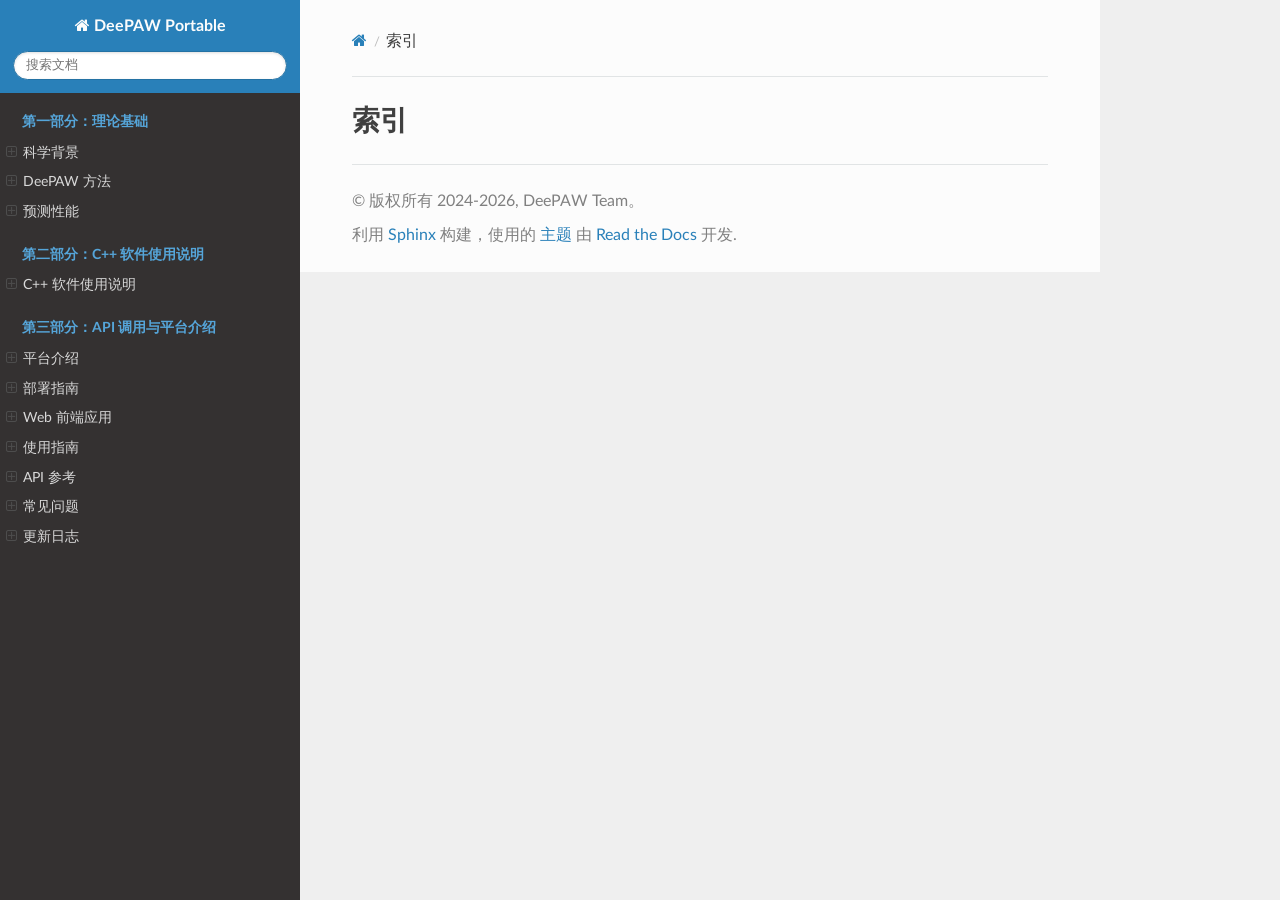
==== docs/genindex.html @ 99a1e905 "Add DeePAW Manual and docs for GitHub Pages" ====
<!DOCTYPE html>
<html class="writer-html5" lang="zh-CN" data-content_root="./">
<head>
  <meta charset="utf-8" />
  <meta name="viewport" content="width=device-width, initial-scale=1.0" />
  <title>索引 &mdash; DeePAW Portable 2.2.0 文档</title>
      <link rel="stylesheet" type="text/css" href="_static/pygments.css?v=b86133f3" />
      <link rel="stylesheet" type="text/css" href="_static/css/theme.css?v=9edc463e" />

  
      <script src="_static/jquery.js?v=5d32c60e"></script>
      <script src="_static/_sphinx_javascript_frameworks_compat.js?v=2cd50e6c"></script>
      <script src="_static/documentation_options.js?v=54a955ad"></script>
      <script src="_static/doctools.js?v=9bcbadda"></script>
      <script src="_static/sphinx_highlight.js?v=dc90522c"></script>
      <script src="_static/translations.js?v=beaddf03"></script>
    <script src="_static/js/theme.js"></script>
    <link rel="index" title="索引" href="#" />
    <link rel="search" title="搜索" href="search.html" /> 
</head>

<body class="wy-body-for-nav"> 
  <div class="wy-grid-for-nav">
    <nav data-toggle="wy-nav-shift" class="wy-nav-side">
      <div class="wy-side-scroll">
        <div class="wy-side-nav-search" >

          
          
          <a href="index.html" class="icon icon-home">
            DeePAW Portable
          </a>
<div role="search">
  <form id="rtd-search-form" class="wy-form" action="search.html" method="get">
    <input type="text" name="q" placeholder="搜索文档" aria-label="搜索文档" />
    <input type="hidden" name="check_keywords" value="yes" />
    <input type="hidden" name="area" value="default" />
  </form>
</div>
        </div><div class="wy-menu wy-menu-vertical" data-spy="affix" role="navigation" aria-label="导航菜单">
              <p class="caption" role="heading"><span class="caption-text">第一部分：理论基础</span></p>
<ul>
<li class="toctree-l1"><a class="reference internal" href="theory/background.html">科学背景</a><ul>
<li class="toctree-l2"><a class="reference internal" href="theory/background.html#id2">电荷密度与密度泛函理论</a></li>
<li class="toctree-l2"><a class="reference internal" href="theory/background.html#id3">无轨道密度泛函理论</a></li>
<li class="toctree-l2"><a class="reference internal" href="theory/background.html#e-3">E(3) 等变性</a></li>
<li class="toctree-l2"><a class="reference internal" href="theory/background.html#id4">消息传递神经网络</a></li>
</ul>
</li>
<li class="toctree-l1"><a class="reference internal" href="theory/method.html">DeePAW 方法</a><ul>
<li class="toctree-l2"><a class="reference internal" href="theory/method.html#id1">方法概述</a></li>
<li class="toctree-l2"><a class="reference internal" href="theory/method.html#id2">双图消息传递架构</a></li>
<li class="toctree-l2"><a class="reference internal" href="theory/method.html#id3">电荷密度网格构建</a></li>
<li class="toctree-l2"><a class="reference internal" href="theory/method.html#id4">训练策略</a></li>
</ul>
</li>
<li class="toctree-l1"><a class="reference internal" href="theory/performance.html">预测性能</a><ul>
<li class="toctree-l2"><a class="reference internal" href="theory/performance.html#id2">训练数据</a></li>
<li class="toctree-l2"><a class="reference internal" href="theory/performance.html#id3">电子密度预测精度</a></li>
<li class="toctree-l2"><a class="reference internal" href="theory/performance.html#id4">形成能预测</a></li>
<li class="toctree-l2"><a class="reference internal" href="theory/performance.html#id5">泛化能力</a></li>
<li class="toctree-l2"><a class="reference internal" href="theory/performance.html#id6">适用材料类型</a></li>
<li class="toctree-l2"><a class="reference internal" href="theory/performance.html#id7">已知局限</a></li>
</ul>
</li>
</ul>
<p class="caption" role="heading"><span class="caption-text">第二部分：C++ 软件使用说明</span></p>
<ul>
<li class="toctree-l1"><a class="reference internal" href="cpp/placeholder.html">C++ 软件使用说明</a><ul>
<li class="toctree-l2"><a class="reference internal" href="cpp/placeholder.html#id1">使用流程</a><ul>
<li class="toctree-l3"><a class="reference internal" href="cpp/placeholder.html#id2">步骤 1: 启动 C++ 推理引擎</a></li>
<li class="toctree-l3"><a class="reference internal" href="cpp/placeholder.html#id3">步骤 2: 执行预测任务</a></li>
</ul>
</li>
</ul>
</li>
</ul>
<p class="caption" role="heading"><span class="caption-text">第三部分：API 调用与平台介绍</span></p>
<ul>
<li class="toctree-l1"><a class="reference internal" href="platform/overview.html">平台介绍</a><ul>
<li class="toctree-l2"><a class="reference internal" href="platform/overview.html#id2">核心功能</a></li>
<li class="toctree-l2"><a class="reference internal" href="platform/overview.html#id3">技术栈</a></li>
<li class="toctree-l2"><a class="reference internal" href="platform/overview.html#id4">系统架构</a><ul>
<li class="toctree-l3"><a class="reference internal" href="platform/overview.html#gpu">GPU 任务调度</a></li>
</ul>
</li>
<li class="toctree-l2"><a class="reference internal" href="platform/overview.html#id5">系统要求</a><ul>
<li class="toctree-l3"><a class="reference internal" href="platform/overview.html#id6">服务器端</a></li>
<li class="toctree-l3"><a class="reference internal" href="platform/overview.html#id7">客户端</a></li>
</ul>
</li>
</ul>
</li>
<li class="toctree-l1"><a class="reference internal" href="platform/deployment.html">部署指南</a><ul>
<li class="toctree-l2"><a class="reference internal" href="platform/deployment.html#id2">环境准备</a><ul>
<li class="toctree-l3"><a class="reference internal" href="platform/deployment.html#id3">依赖安装</a></li>
<li class="toctree-l3"><a class="reference internal" href="platform/deployment.html#id4">必要文件</a></li>
</ul>
</li>
<li class="toctree-l2"><a class="reference internal" href="platform/deployment.html#id5">环境变量</a></li>
<li class="toctree-l2"><a class="reference internal" href="platform/deployment.html#id6">快速启动（生产环境）</a></li>
<li class="toctree-l2"><a class="reference internal" href="platform/deployment.html#id7">手动启动（开发环境）</a><ul>
<li class="toctree-l3"><a class="reference internal" href="platform/deployment.html#id8">前端生产构建</a></li>
</ul>
</li>
<li class="toctree-l2"><a class="reference internal" href="platform/deployment.html#id9">远程访问</a></li>
<li class="toctree-l2"><a class="reference internal" href="platform/deployment.html#id10">验证部署</a></li>
</ul>
</li>
<li class="toctree-l1"><a class="reference internal" href="platform/web_frontend.html">Web 前端应用</a><ul>
<li class="toctree-l2"><a class="reference internal" href="platform/web_frontend.html#id1">登录与注册</a></li>
<li class="toctree-l2"><a class="reference internal" href="platform/web_frontend.html#id2">主界面布局</a></li>
<li class="toctree-l2"><a class="reference internal" href="platform/web_frontend.html#predictions">预测工作台 (Predictions)</a><ul>
<li class="toctree-l3"><a class="reference internal" href="platform/web_frontend.html#gpu">左栏: GPU 集群状态</a></li>
<li class="toctree-l3"><a class="reference internal" href="platform/web_frontend.html#id3">中栏: 预测任务配置</a></li>
<li class="toctree-l3"><a class="reference internal" href="platform/web_frontend.html#id4">右栏: 可视化</a></li>
</ul>
</li>
<li class="toctree-l2"><a class="reference internal" href="platform/web_frontend.html#my-files">文件管理 (My Files)</a></li>
<li class="toctree-l2"><a class="reference internal" href="platform/web_frontend.html#id5">性能建议</a></li>
</ul>
</li>
<li class="toctree-l1"><a class="reference internal" href="platform/usage.html">使用指南</a><ul>
<li class="toctree-l2"><a class="reference internal" href="platform/usage.html#id2">认证</a><ul>
<li class="toctree-l3"><a class="reference internal" href="platform/usage.html#id3">注册账户</a></li>
<li class="toctree-l3"><a class="reference internal" href="platform/usage.html#token">登录获取 Token</a></li>
</ul>
</li>
<li class="toctree-l2"><a class="reference internal" href="platform/usage.html#id4">完整工作流</a><ul>
<li class="toctree-l3"><a class="reference internal" href="platform/usage.html#id5">步骤 1：上传结构文件</a></li>
<li class="toctree-l3"><a class="reference internal" href="platform/usage.html#id6">步骤 2：提交批量预测</a></li>
<li class="toctree-l3"><a class="reference internal" href="platform/usage.html#id7">步骤 3：查询进度</a></li>
<li class="toctree-l3"><a class="reference internal" href="platform/usage.html#id8">步骤 4：下载结果</a></li>
</ul>
</li>
<li class="toctree-l2"><a class="reference internal" href="platform/usage.html#python">Python 客户端</a></li>
<li class="toctree-l2"><a class="reference internal" href="platform/usage.html#id9">可视化结果</a></li>
</ul>
</li>
<li class="toctree-l1"><a class="reference internal" href="platform/api_reference.html">API 参考</a><ul>
<li class="toctree-l2"><a class="reference internal" href="platform/api_reference.html#id1">认证相关</a><ul>
<li class="toctree-l3"><a class="reference internal" href="platform/api_reference.html#post-api-auth-register-with-code">POST /api/auth/register-with-code</a></li>
<li class="toctree-l3"><a class="reference internal" href="platform/api_reference.html#post-api-auth-login">POST /api/auth/login</a></li>
<li class="toctree-l3"><a class="reference internal" href="platform/api_reference.html#post-api-auth-send-reset-code">POST /api/auth/send-reset-code</a></li>
<li class="toctree-l3"><a class="reference internal" href="platform/api_reference.html#post-api-auth-reset-password">POST /api/auth/reset-password</a></li>
</ul>
</li>
<li class="toctree-l2"><a class="reference internal" href="platform/api_reference.html#id2">文件上传</a><ul>
<li class="toctree-l3"><a class="reference internal" href="platform/api_reference.html#post-api-files-upload-structures">POST /api/files/upload-structures</a></li>
</ul>
</li>
<li class="toctree-l2"><a class="reference internal" href="platform/api_reference.html#id3">预测相关</a><ul>
<li class="toctree-l3"><a class="reference internal" href="platform/api_reference.html#post-api-predictions-batch">POST /api/predictions/batch</a></li>
<li class="toctree-l3"><a class="reference internal" href="platform/api_reference.html#get-api-predictions-batch-batch-id">GET /api/predictions/batch/{batch_id}</a></li>
<li class="toctree-l3"><a class="reference internal" href="platform/api_reference.html#get-api-predictions-result-task-id">GET /api/predictions/result/{task_id}</a></li>
<li class="toctree-l3"><a class="reference internal" href="platform/api_reference.html#get-api-predictions-slice-task-id">GET /api/predictions/slice/{task_id}</a></li>
</ul>
</li>
<li class="toctree-l2"><a class="reference internal" href="platform/api_reference.html#id4">用户管理</a></li>
<li class="toctree-l2"><a class="reference internal" href="platform/api_reference.html#id5">系统相关</a><ul>
<li class="toctree-l3"><a class="reference internal" href="platform/api_reference.html#get-api-tasks-system-status">GET /api/tasks/system/status</a></li>
</ul>
</li>
<li class="toctree-l2"><a class="reference internal" href="platform/api_reference.html#http">HTTP 状态码</a></li>
</ul>
</li>
<li class="toctree-l1"><a class="reference internal" href="platform/faq.html">常见问题</a><ul>
<li class="toctree-l2"><a class="reference internal" href="platform/faq.html#token">Token 过期怎么办？</a></li>
<li class="toctree-l2"><a class="reference internal" href="platform/faq.html#nx-ny-nz">如何选择网格尺寸 nx/ny/nz？</a></li>
<li class="toctree-l2"><a class="reference internal" href="platform/faq.html#id2">上传文件时 nx/ny/nz 必须填吗？</a></li>
<li class="toctree-l2"><a class="reference internal" href="platform/faq.html#id3">预测失败怎么排查？</a></li>
<li class="toctree-l2"><a class="reference internal" href="platform/faq.html#id4">支持分子结构吗？</a></li>
<li class="toctree-l2"><a class="reference internal" href="platform/faq.html#chgcar">CHGCAR 文件如何可视化？</a></li>
<li class="toctree-l2"><a class="reference internal" href="platform/faq.html#gpu">GPU 显存不足怎么办？</a></li>
<li class="toctree-l2"><a class="reference internal" href="platform/faq.html#id5">两种上传方式有什么区别？</a></li>
</ul>
</li>
<li class="toctree-l1"><a class="reference internal" href="platform/changelog.html">更新日志</a><ul>
<li class="toctree-l2"><a class="reference internal" href="platform/changelog.html#v2-2-0-2026-03-19">v2.2.0 (2026-03-19)</a><ul>
<li class="toctree-l3"><a class="reference internal" href="platform/changelog.html#bug">Bug 修复</a></li>
<li class="toctree-l3"><a class="reference internal" href="platform/changelog.html#id2">改进</a></li>
<li class="toctree-l3"><a class="reference internal" href="platform/changelog.html#id3">新增功能</a></li>
</ul>
</li>
<li class="toctree-l2"><a class="reference internal" href="platform/changelog.html#v2-1-0-2026-03-10">v2.1.0 (2026-03-10)</a></li>
<li class="toctree-l2"><a class="reference internal" href="platform/changelog.html#v2-0-0-2026-03-07">v2.0.0 (2026-03-07)</a></li>
</ul>
</li>
</ul>

        </div>
      </div>
    </nav>

    <section data-toggle="wy-nav-shift" class="wy-nav-content-wrap"><nav class="wy-nav-top" aria-label="移动版导航菜单" >
          <i data-toggle="wy-nav-top" class="fa fa-bars"></i>
          <a href="index.html">DeePAW Portable</a>
      </nav>

      <div class="wy-nav-content">
        <div class="rst-content">
          <div role="navigation" aria-label="页面导航">
  <ul class="wy-breadcrumbs">
      <li><a href="index.html" class="icon icon-home" aria-label="Home"></a></li>
      <li class="breadcrumb-item active">索引</li>
      <li class="wy-breadcrumbs-aside">
      </li>
  </ul>
  <hr/>
</div>
          <div role="main" class="document" itemscope="itemscope" itemtype="http://schema.org/Article">
           <div itemprop="articleBody">
             

<h1 id="index">索引</h1>

<div class="genindex-jumpbox">
 
</div>


           </div>
          </div>
          <footer>

  <hr/>

  <div role="contentinfo">
    <p>&#169; 版权所有 2024-2026, DeePAW Team。</p>
  </div>

  利用 <a href="https://www.sphinx-doc.org/">Sphinx</a> 构建，使用的 
    <a href="https://github.com/readthedocs/sphinx_rtd_theme">主题</a>
    由 <a href="https://readthedocs.org">Read the Docs</a> 开发.
   

</footer>
        </div>
      </div>
    </section>
  </div>
  <script>
      jQuery(function () {
          SphinxRtdTheme.Navigation.enable(true);
      });
  </script> 

</body>
</html>
---- docs/_static/pygments.css ----
pre { line-height: 125%; }
td.linenos .normal { color: inherit; background-color: transparent; padding-left: 5px; padding-right: 5px; }
span.linenos { color: inherit; background-color: transparent; padding-left: 5px; padding-right: 5px; }
td.linenos .special { color: #000000; background-color: #ffffc0; padding-left: 5px; padding-right: 5px; }
span.linenos.special { color: #000000; background-color: #ffffc0; padding-left: 5px; padding-right: 5px; }
.highlight .hll { background-color: #ffffcc }
.highlight { background: #f8f8f8; }
.highlight .c { color: #3D7B7B; font-style: italic } /* Comment */
.highlight .err { border: 1px solid #F00 } /* Error */
.highlight .k { color: #008000; font-weight: bold } /* Keyword */
.highlight .o { color: #666 } /* Operator */
.highlight .ch { color: #3D7B7B; font-style: italic } /* Comment.Hashbang */
.highlight .cm { color: #3D7B7B; font-style: italic } /* Comment.Multiline */
.highlight .cp { color: #9C6500 } /* Comment.Preproc */
.highlight .cpf { color: #3D7B7B; font-style: italic } /* Comment.PreprocFile */
.highlight .c1 { color: #3D7B7B; font-style: italic } /* Comment.Single */
.highlight .cs { color: #3D7B7B; font-style: italic } /* Comment.Special */
.highlight .gd { color: #A00000 } /* Generic.Deleted */
.highlight .ge { font-style: italic } /* Generic.Emph */
.highlight .ges { font-weight: bold; font-style: italic } /* Generic.EmphStrong */
.highlight .gr { color: #E40000 } /* Generic.Error */
.highlight .gh { color: #000080; font-weight: bold } /* Generic.Heading */
.highlight .gi { color: #008400 } /* Generic.Inserted */
.highlight .go { color: #717171 } /* Generic.Output */
.highlight .gp { color: #000080; font-weight: bold } /* Generic.Prompt */
.highlight .gs { font-weight: bold } /* Generic.Strong */
.highlight .gu { color: #800080; font-weight: bold } /* Generic.Subheading */
.highlight .gt { color: #04D } /* Generic.Traceback */
.highlight .kc { color: #008000; font-weight: bold } /* Keyword.Constant */
.highlight .kd { color: #008000; font-weight: bold } /* Keyword.Declaration */
.highlight .kn { color: #008000; font-weight: bold } /* Keyword.Namespace */
.highlight .kp { color: #008000 } /* Keyword.Pseudo */
.highlight .kr { color: #008000; font-weight: bold } /* Keyword.Reserved */
.highlight .kt { color: #B00040 } /* Keyword.Type */
.highlight .m { color: #666 } /* Literal.Number */
.highlight .s { color: #BA2121 } /* Literal.String */
.highlight .na { color: #687822 } /* Name.Attribute */
.highlight .nb { color: #008000 } /* Name.Builtin */
.highlight .nc { color: #00F; font-weight: bold } /* Name.Class */
.highlight .no { color: #800 } /* Name.Constant */
.highlight .nd { color: #A2F } /* Name.Decorator */
.highlight .ni { color: #717171; font-weight: bold } /* Name.Entity */
.highlight .ne { color: #CB3F38; font-weight: bold } /* Name.Exception */
.highlight .nf { color: #00F } /* Name.Function */
.highlight .nl { color: #767600 } /* Name.Label */
.highlight .nn { color: #00F; font-weight: bold } /* Name.Namespace */
.highlight .nt { color: #008000; font-weight: bold } /* Name.Tag */
.highlight .nv { color: #19177C } /* Name.Variable */
.highlight .ow { color: #A2F; font-weight: bold } /* Operator.Word */
.highlight .w { color: #BBB } /* Text.Whitespace */
.highlight .mb { color: #666 } /* Literal.Number.Bin */
.highlight .mf { color: #666 } /* Literal.Number.Float */
.highlight .mh { color: #666 } /* Literal.Number.Hex */
.highlight .mi { color: #666 } /* Literal.Number.Integer */
.highlight .mo { color: #666 } /* Literal.Number.Oct */
.highlight .sa { color: #BA2121 } /* Literal.String.Affix */
.highlight .sb { color: #BA2121 } /* Literal.String.Backtick */
.highlight .sc { color: #BA2121 } /* Literal.String.Char */
.highlight .dl { color: #BA2121 } /* Literal.String.Delimiter */
.highlight .sd { color: #BA2121; font-style: italic } /* Literal.String.Doc */
.highlight .s2 { color: #BA2121 } /* Literal.String.Double */
.highlight .se { color: #AA5D1F; font-weight: bold } /* Literal.String.Escape */
.highlight .sh { color: #BA2121 } /* Literal.String.Heredoc */
.highlight .si { color: #A45A77; font-weight: bold } /* Literal.String.Interpol */
.highlight .sx { color: #008000 } /* Literal.String.Other */
.highlight .sr { color: #A45A77 } /* Literal.String.Regex */
.highlight .s1 { color: #BA2121 } /* Literal.String.Single */
.highlight .ss { color: #19177C } /* Literal.String.Symbol */
.highlight .bp { color: #008000 } /* Name.Builtin.Pseudo */
.highlight .fm { color: #00F } /* Name.Function.Magic */
.highlight .vc { color: #19177C } /* Name.Variable.Class */
.highlight .vg { color: #19177C } /* Name.Variable.Global */
.highlight .vi { color: #19177C } /* Name.Variable.Instance */
.highlight .vm { color: #19177C } /* Name.Variable.Magic */
.highlight .il { color: #666 } /* Literal.Number.Integer.Long */
---- docs/_static/css/theme.css ----
html{box-sizing:border-box}*,:after,:before{box-sizing:inherit}article,aside,details,figcaption,figure,footer,header,hgroup,nav,section{display:block}audio,canvas,video{display:inline-block;*display:inline;*zoom:1}[hidden],audio:not([controls]){display:none}*{-webkit-box-sizing:border-box;-moz-box-sizing:border-box;box-sizing:border-box}html{font-size:100%;-webkit-text-size-adjust:100%;-ms-text-size-adjust:100%}body{margin:0}a:active,a:hover{outline:0}abbr[title]{border-bottom:1px dotted}b,strong{font-weight:700}blockquote{margin:0}dfn{font-style:italic}ins{background:#ff9;text-decoration:none}ins,mark{color:#000}mark{background:#ff0;font-style:italic;font-weight:700}.rst-content code,.rst-content tt,code,kbd,pre,samp{font-family:monospace,serif;_font-family:courier new,monospace;font-size:1em}pre{white-space:pre}q{quotes:none}q:after,q:before{content:"";content:none}small{font-size:85%}sub,sup{font-size:75%;line-height:0;position:relative;vertical-align:baseline}sup{top:-.5em}sub{bottom:-.25em}dl,ol,ul{margin:0;padding:0;list-style:none;list-style-image:none}li{list-style:none}dd{margin:0}img{border:0;-ms-interpolation-mode:bicubic;vertical-align:middle;max-width:100%}svg:not(:root){overflow:hidden}figure,form{margin:0}label{cursor:pointer}button,input,select,textarea{font-size:100%;margin:0;vertical-align:baseline;*vertical-align:middle}button,input{line-height:normal}button,input[type=button],input[type=reset],input[type=submit]{cursor:pointer;-webkit-appearance:button;*overflow:visible}button[disabled],input[disabled]{cursor:default}input[type=search]{-webkit-appearance:textfield;-moz-box-sizing:content-box;-webkit-box-sizing:content-box;box-sizing:content-box}textarea{resize:vertical}table{border-collapse:collapse;border-spacing:0}td{vertical-align:top}.chromeframe{margin:.2em 0;background:#ccc;color:#000;padding:.2em 0}.ir{display:block;border:0;text-indent:-999em;overflow:hidden;background-color:transparent;background-repeat:no-repeat;text-align:left;direction:ltr;*line-height:0}.ir br{display:none}.hidden{display:none!important;visibility:hidden}.visuallyhidden{border:0;clip:rect(0 0 0 0);height:1px;margin:-1px;overflow:hidden;padding:0;position:absolute;width:1px}.visuallyhidden.focusable:active,.visuallyhidden.focusable:focus{clip:auto;height:auto;margin:0;overflow:visible;position:static;width:auto}.invisible{visibility:hidden}.relative{position:relative}big,small{font-size:100%}@media print{body,html,section{background:none!important}*{box-shadow:none!important;text-shadow:none!important;filter:none!important;-ms-filter:none!important}a,a:visited{text-decoration:underline}.ir a:after,a[href^="#"]:after,a[href^="javascript:"]:after{content:""}blockquote,pre{page-break-inside:avoid}thead{display:table-header-group}img,tr{page-break-inside:avoid}img{max-width:100%!important}@page{margin:.5cm}.rst-content .toctree-wrapper>p.caption,h2,h3,p{orphans:3;widows:3}.rst-content .toctree-wrapper>p.caption,h2,h3{page-break-after:avoid}}.btn,.fa:before,.icon:before,.rst-content .admonition,.rst-content .admonition-title:before,.rst-content .admonition-todo,.rst-content .attention,.rst-content .caution,.rst-content .code-block-caption .headerlink:before,.rst-content .danger,.rst-content .eqno .headerlink:before,.rst-content .error,.rst-content .hint,.rst-content .important,.rst-content .note,.rst-content .seealso,.rst-content .tip,.rst-content .warning,.rst-content code.download span:first-child:before,.rst-content dl dt .headerlink:before,.rst-content h1 .headerlink:before,.rst-content h2 .headerlink:before,.rst-content h3 .headerlink:before,.rst-content h4 .headerlink:before,.rst-content h5 .headerlink:before,.rst-content h6 .headerlink:before,.rst-content p.caption .headerlink:before,.rst-content p .headerlink:before,.rst-content table>caption .headerlink:before,.rst-content tt.download span:first-child:before,.wy-alert,.wy-dropdown .caret:before,.wy-inline-validate.wy-inline-validate-danger .wy-input-context:before,.wy-inline-validate.wy-inline-validate-info .wy-input-context:before,.wy-inline-validate.wy-inline-validate-success .wy-input-context:before,.wy-inline-validate.wy-inline-validate-warning .wy-input-context:before,.wy-menu-vertical li.current>a button.toctree-expand:before,.wy-menu-vertical li.on a button.toctree-expand:before,.wy-menu-vertical li button.toctree-expand:before,input[type=color],input[type=date],input[type=datetime-local],input[type=datetime],input[type=email],input[type=month],input[type=number],input[type=password],input[type=search],input[type=tel],input[type=text],input[type=time],input[type=url],input[type=week],select,textarea{-webkit-font-smoothing:antialiased}.clearfix{*zoom:1}.clearfix:after,.clearfix:before{display:table;content:""}.clearfix:after{clear:both}/*!
 *  Font Awesome 4.7.0 by @davegandy - http://fontawesome.io - @fontawesome
 *  License - http://fontawesome.io/license (Font: SIL OFL 1.1, CSS: MIT License)
 */@font-face{font-family:FontAwesome;src:url(fonts/fontawesome-webfont.eot?674f50d287a8c48dc19ba404d20fe713);src:url(fonts/fontawesome-webfont.eot?674f50d287a8c48dc19ba404d20fe713?#iefix&v=4.7.0) format("embedded-opentype"),url(fonts/fontawesome-webfont.woff2?af7ae505a9eed503f8b8e6982036873e) format("woff2"),url(fonts/fontawesome-webfont.woff?fee66e712a8a08eef5805a46892932ad) format("woff"),url(fonts/fontawesome-webfont.ttf?b06871f281fee6b241d60582ae9369b9) format("truetype"),url(fonts/fontawesome-webfont.svg?912ec66d7572ff821749319396470bde#fontawesomeregular) format("svg");font-weight:400;font-style:normal}.fa,.icon,.rst-content .admonition-title,.rst-content .code-block-caption .headerlink,.rst-content .eqno .headerlink,.rst-content code.download span:first-child,.rst-content dl dt .headerlink,.rst-content h1 .headerlink,.rst-content h2 .headerlink,.rst-content h3 .headerlink,.rst-content h4 .headerlink,.rst-content h5 .headerlink,.rst-content h6 .headerlink,.rst-content p.caption .headerlink,.rst-content p .headerlink,.rst-content table>caption .headerlink,.rst-content tt.download span:first-child,.wy-menu-vertical li.current>a button.toctree-expand,.wy-menu-vertical li.on a button.toctree-expand,.wy-menu-vertical li button.toctree-expand{display:inline-block;font:normal normal normal 14px/1 FontAwesome;font-size:inherit;text-rendering:auto;-webkit-font-smoothing:antialiased;-moz-osx-font-smoothing:grayscale}.fa-lg{font-size:1.33333em;line-height:.75em;vertical-align:-15%}.fa-2x{font-size:2em}.fa-3x{font-size:3em}.fa-4x{font-size:4em}.fa-5x{font-size:5em}.fa-fw{width:1.28571em;text-align:center}.fa-ul{padding-left:0;margin-left:2.14286em;list-style-type:none}.fa-ul>li{position:relative}.fa-li{position:absolute;left:-2.14286em;width:2.14286em;top:.14286em;text-align:center}.fa-li.fa-lg{left:-1.85714em}.fa-border{padding:.2em .25em .15em;border:.08em solid #eee;border-radius:.1em}.fa-pull-left{float:left}.fa-pull-right{float:right}.fa-pull-left.icon,.fa.fa-pull-left,.rst-content .code-block-caption .fa-pull-left.headerlink,.rst-content .eqno .fa-pull-left.headerlink,.rst-content .fa-pull-left.admonition-title,.rst-content code.download span.fa-pull-left:first-child,.rst-content dl dt .fa-pull-left.headerlink,.rst-content h1 .fa-pull-left.headerlink,.rst-content h2 .fa-pull-left.headerlink,.rst-content h3 .fa-pull-left.headerlink,.rst-content h4 .fa-pull-left.headerlink,.rst-content h5 .fa-pull-left.headerlink,.rst-content h6 .fa-pull-left.headerlink,.rst-content p .fa-pull-left.headerlink,.rst-content table>caption .fa-pull-left.headerlink,.rst-content tt.download span.fa-pull-left:first-child,.wy-menu-vertical li.current>a button.fa-pull-left.toctree-expand,.wy-menu-vertical li.on a button.fa-pull-left.toctree-expand,.wy-menu-vertical li button.fa-pull-left.toctree-expand{margin-right:.3em}.fa-pull-right.icon,.fa.fa-pull-right,.rst-content .code-block-caption .fa-pull-right.headerlink,.rst-content .eqno .fa-pull-right.headerlink,.rst-content .fa-pull-right.admonition-title,.rst-content code.download span.fa-pull-right:first-child,.rst-content dl dt .fa-pull-right.headerlink,.rst-content h1 .fa-pull-right.headerlink,.rst-content h2 .fa-pull-right.headerlink,.rst-content h3 .fa-pull-right.headerlink,.rst-content h4 .fa-pull-right.headerlink,.rst-content h5 .fa-pull-right.headerlink,.rst-content h6 .fa-pull-right.headerlink,.rst-content p .fa-pull-right.headerlink,.rst-content table>caption .fa-pull-right.headerlink,.rst-content tt.download span.fa-pull-right:first-child,.wy-menu-vertical li.current>a button.fa-pull-right.toctree-expand,.wy-menu-vertical li.on a button.fa-pull-right.toctree-expand,.wy-menu-vertical li button.fa-pull-right.toctree-expand{margin-left:.3em}.pull-right{float:right}.pull-left{float:left}.fa.pull-left,.pull-left.icon,.rst-content .code-block-caption .pull-left.headerlink,.rst-content .eqno .pull-left.headerlink,.rst-content .pull-left.admonition-title,.rst-content code.download span.pull-left:first-child,.rst-content dl dt .pull-left.headerlink,.rst-content h1 .pull-left.headerlink,.rst-content h2 .pull-left.headerlink,.rst-content h3 .pull-left.headerlink,.rst-content h4 .pull-left.headerlink,.rst-content h5 .pull-left.headerlink,.rst-content h6 .pull-left.headerlink,.rst-content p .pull-left.headerlink,.rst-content table>caption .pull-left.headerlink,.rst-content tt.download span.pull-left:first-child,.wy-menu-vertical li.current>a button.pull-left.toctree-expand,.wy-menu-vertical li.on a button.pull-left.toctree-expand,.wy-menu-vertical li button.pull-left.toctree-expand{margin-right:.3em}.fa.pull-right,.pull-right.icon,.rst-content .code-block-caption .pull-right.headerlink,.rst-content .eqno .pull-right.headerlink,.rst-content .pull-right.admonition-title,.rst-content code.download span.pull-right:first-child,.rst-content dl dt .pull-right.headerlink,.rst-content h1 .pull-right.headerlink,.rst-content h2 .pull-right.headerlink,.rst-content h3 .pull-right.headerlink,.rst-content h4 .pull-right.headerlink,.rst-content h5 .pull-right.headerlink,.rst-content h6 .pull-right.headerlink,.rst-content p .pull-right.headerlink,.rst-content table>caption .pull-right.headerlink,.rst-content tt.download span.pull-right:first-child,.wy-menu-vertical li.current>a button.pull-right.toctree-expand,.wy-menu-vertical li.on a button.pull-right.toctree-expand,.wy-menu-vertical li button.pull-right.toctree-expand{margin-left:.3em}.fa-spin{-webkit-animation:fa-spin 2s linear infinite;animation:fa-spin 2s linear infinite}.fa-pulse{-webkit-animation:fa-spin 1s steps(8) infinite;animation:fa-spin 1s steps(8) infinite}@-webkit-keyframes fa-spin{0%{-webkit-transform:rotate(0deg);transform:rotate(0deg)}to{-webkit-transform:rotate(359deg);transform:rotate(359deg)}}@keyframes fa-spin{0%{-webkit-transform:rotate(0deg);transform:rotate(0deg)}to{-webkit-transform:rotate(359deg);transform:rotate(359deg)}}.fa-rotate-90{-ms-filter:"progid:DXImageTransform.Microsoft.BasicImage(rotation=1)";-webkit-transform:rotate(90deg);-ms-transform:rotate(90deg);transform:rotate(90deg)}.fa-rotate-180{-ms-filter:"progid:DXImageTransform.Microsoft.BasicImage(rotation=2)";-webkit-transform:rotate(180deg);-ms-transform:rotate(180deg);transform:rotate(180deg)}.fa-rotate-270{-ms-filter:"progid:DXImageTransform.Microsoft.BasicImage(rotation=3)";-webkit-transform:rotate(270deg);-ms-transform:rotate(270deg);transform:rotate(270deg)}.fa-flip-horizontal{-ms-filter:"progid:DXImageTransform.Microsoft.BasicImage(rotation=0, mirror=1)";-webkit-transform:scaleX(-1);-ms-transform:scaleX(-1);transform:scaleX(-1)}.fa-flip-vertical{-ms-filter:"progid:DXImageTransform.Microsoft.BasicImage(rotation=2, mirror=1)";-webkit-transform:scaleY(-1);-ms-transform:scaleY(-1);transform:scaleY(-1)}:root .fa-flip-horizontal,:root .fa-flip-vertical,:root .fa-rotate-90,:root .fa-rotate-180,:root .fa-rotate-270{filter:none}.fa-stack{position:relative;display:inline-block;width:2em;height:2em;line-height:2em;vertical-align:middle}.fa-stack-1x,.fa-stack-2x{position:absolute;left:0;width:100%;text-align:center}.fa-stack-1x{line-height:inherit}.fa-stack-2x{font-size:2em}.fa-inverse{color:#fff}.fa-glass:before{content:""}.fa-music:before{content:""}.fa-search:before,.icon-search:before{content:""}.fa-envelope-o:before{content:""}.fa-heart:before{content:""}.fa-star:before{content:""}.fa-star-o:before{content:""}.fa-user:before{content:""}.fa-film:before{content:""}.fa-th-large:before{content:""}.fa-th:before{content:""}.fa-th-list:before{content:""}.fa-check:before{content:""}.fa-close:before,.fa-remove:before,.fa-times:before{content:""}.fa-search-plus:before{content:""}.fa-search-minus:before{content:""}.fa-power-off:before{content:""}.fa-signal:before{content:""}.fa-cog:before,.fa-gear:before{content:""}.fa-trash-o:before{content:""}.fa-home:before,.icon-home:before{content:""}.fa-file-o:before{content:""}.fa-clock-o:before{content:""}.fa-road:before{content:""}.fa-download:before,.rst-content code.download span:first-child:before,.rst-content tt.download span:first-child:before{content:""}.fa-arrow-circle-o-down:before{content:""}.fa-arrow-circle-o-up:before{content:""}.fa-inbox:before{content:""}.fa-play-circle-o:before{content:""}.fa-repeat:before,.fa-rotate-right:before{content:""}.fa-refresh:before{content:""}.fa-list-alt:before{content:""}.fa-lock:before{content:""}.fa-flag:before{content:""}.fa-headphones:before{content:""}.fa-volume-off:before{content:""}.fa-volume-down:before{content:""}.fa-volume-up:before{content:""}.fa-qrcode:before{content:""}.fa-barcode:before{content:""}.fa-tag:before{content:""}.fa-tags:before{content:""}.fa-book:before,.icon-book:before{content:""}.fa-bookmark:before{content:""}.fa-print:before{content:""}.fa-camera:before{content:""}.fa-font:before{content:""}.fa-bold:before{content:""}.fa-italic:before{content:""}.fa-text-height:before{content:""}.fa-text-width:before{content:""}.fa-align-left:before{content:""}.fa-align-center:before{content:""}.fa-align-right:before{content:""}.fa-align-justify:before{content:""}.fa-list:before{content:""}.fa-dedent:before,.fa-outdent:before{content:""}.fa-indent:before{content:""}.fa-video-camera:before{content:""}.fa-image:before,.fa-photo:before,.fa-picture-o:before{content:""}.fa-pencil:before{content:""}.fa-map-marker:before{content:""}.fa-adjust:before{content:""}.fa-tint:before{content:""}.fa-edit:before,.fa-pencil-square-o:before{content:""}.fa-share-square-o:before{content:""}.fa-check-square-o:before{content:""}.fa-arrows:before{content:""}.fa-step-backward:before{content:""}.fa-fast-backward:before{content:""}.fa-backward:before{content:""}.fa-play:before{content:""}.fa-pause:before{content:""}.fa-stop:before{content:""}.fa-forward:before{content:""}.fa-fast-forward:before{content:""}.fa-step-forward:before{content:""}.fa-eject:before{content:""}.fa-chevron-left:before{content:""}.fa-chevron-right:before{content:""}.fa-plus-circle:before{content:""}.fa-minus-circle:before{content:""}.fa-times-circle:before,.wy-inline-validate.wy-inline-validate-danger .wy-input-context:before{content:""}.fa-check-circle:before,.wy-inline-validate.wy-inline-validate-success .wy-input-context:before{content:""}.fa-question-circle:before{content:""}.fa-info-circle:before{content:""}.fa-crosshairs:before{content:""}.fa-times-circle-o:before{content:""}.fa-check-circle-o:before{content:""}.fa-ban:before{content:""}.fa-arrow-left:before{content:""}.fa-arrow-right:before{content:""}.fa-arrow-up:before{content:""}.fa-arrow-down:before{content:""}.fa-mail-forward:before,.fa-share:before{content:""}.fa-expand:before{content:""}.fa-compress:before{content:""}.fa-plus:before{content:""}.fa-minus:before{content:""}.fa-asterisk:before{content:""}.fa-exclamation-circle:before,.rst-content .admonition-title:before,.wy-inline-validate.wy-inline-validate-info .wy-input-context:before,.wy-inline-validate.wy-inline-validate-warning .wy-input-context:before{content:""}.fa-gift:before{content:""}.fa-leaf:before{content:""}.fa-fire:before,.icon-fire:before{content:""}.fa-eye:before{content:""}.fa-eye-slash:before{content:""}.fa-exclamation-triangle:before,.fa-warning:before{content:""}.fa-plane:before{content:""}.fa-calendar:before{content:""}.fa-random:before{content:""}.fa-comment:before{content:""}.fa-magnet:before{content:""}.fa-chevron-up:before{content:""}.fa-chevron-down:before{content:""}.fa-retweet:before{content:""}.fa-shopping-cart:before{content:""}.fa-folder:before{content:""}.fa-folder-open:before{content:""}.fa-arrows-v:before{content:""}.fa-arrows-h:before{content:""}.fa-bar-chart-o:before,.fa-bar-chart:before{content:""}.fa-twitter-square:before{content:""}.fa-facebook-square:before{content:""}.fa-camera-retro:before{content:""}.fa-key:before{content:""}.fa-cogs:before,.fa-gears:before{content:""}.fa-comments:before{content:""}.fa-thumbs-o-up:before{content:""}.fa-thumbs-o-down:before{content:""}.fa-star-half:before{content:""}.fa-heart-o:before{content:""}.fa-sign-out:before{content:""}.fa-linkedin-square:before{content:""}.fa-thumb-tack:before{content:""}.fa-external-link:before{content:""}.fa-sign-in:before{content:""}.fa-trophy:before{content:""}.fa-github-square:before{content:""}.fa-upload:before{content:""}.fa-lemon-o:before{content:""}.fa-phone:before{content:""}.fa-square-o:before{content:""}.fa-bookmark-o:before{content:""}.fa-phone-square:before{content:""}.fa-twitter:before{content:""}.fa-facebook-f:before,.fa-facebook:before{content:""}.fa-github:before,.icon-github:before{content:""}.fa-unlock:before{content:""}.fa-credit-card:before{content:""}.fa-feed:before,.fa-rss:before{content:""}.fa-hdd-o:before{content:""}.fa-bullhorn:before{content:""}.fa-bell:before{content:""}.fa-certificate:before{content:""}.fa-hand-o-right:before{content:""}.fa-hand-o-left:before{content:""}.fa-hand-o-up:before{content:""}.fa-hand-o-down:before{content:""}.fa-arrow-circle-left:before,.icon-circle-arrow-left:before{content:""}.fa-arrow-circle-right:before,.icon-circle-arrow-right:before{content:""}.fa-arrow-circle-up:before{content:""}.fa-arrow-circle-down:before{content:""}.fa-globe:before{content:""}.fa-wrench:before{content:""}.fa-tasks:before{content:""}.fa-filter:before{content:""}.fa-briefcase:before{content:""}.fa-arrows-alt:before{content:""}.fa-group:before,.fa-users:before{content:""}.fa-chain:before,.fa-link:before,.icon-link:before{content:""}.fa-cloud:before{content:""}.fa-flask:before{content:""}.fa-cut:before,.fa-scissors:before{content:""}.fa-copy:before,.fa-files-o:before{content:""}.fa-paperclip:before{content:""}.fa-floppy-o:before,.fa-save:before{content:""}.fa-square:before{content:""}.fa-bars:before,.fa-navicon:before,.fa-reorder:before{content:""}.fa-list-ul:before{content:""}.fa-list-ol:before{content:""}.fa-strikethrough:before{content:""}.fa-underline:before{content:""}.fa-table:before{content:""}.fa-magic:before{content:""}.fa-truck:before{content:""}.fa-pinterest:before{content:""}.fa-pinterest-square:before{content:""}.fa-google-plus-square:before{content:""}.fa-google-plus:before{content:""}.fa-money:before{content:""}.fa-caret-down:before,.icon-caret-down:before,.wy-dropdown .caret:before{content:""}.fa-caret-up:before{content:""}.fa-caret-left:before{content:""}.fa-caret-right:before{content:""}.fa-columns:before{content:""}.fa-sort:before,.fa-unsorted:before{content:""}.fa-sort-desc:before,.fa-sort-down:before{content:""}.fa-sort-asc:before,.fa-sort-up:before{content:""}.fa-envelope:before{content:""}.fa-linkedin:before{content:""}.fa-rotate-left:before,.fa-undo:before{content:""}.fa-gavel:before,.fa-legal:before{content:""}.fa-dashboard:before,.fa-tachometer:before{content:""}.fa-comment-o:before{content:""}.fa-comments-o:before{content:""}.fa-bolt:before,.fa-flash:before{content:""}.fa-sitemap:before{content:""}.fa-umbrella:before{content:""}.fa-clipboard:before,.fa-paste:before{content:""}.fa-lightbulb-o:before{content:""}.fa-exchange:before{content:""}.fa-cloud-download:before{content:""}.fa-cloud-upload:before{content:""}.fa-user-md:before{content:""}.fa-stethoscope:before{content:""}.fa-suitcase:before{content:""}.fa-bell-o:before{content:""}.fa-coffee:before{content:""}.fa-cutlery:before{content:""}.fa-file-text-o:before{content:""}.fa-building-o:before{content:""}.fa-hospital-o:before{content:""}.fa-ambulance:before{content:""}.fa-medkit:before{content:""}.fa-fighter-jet:before{content:""}.fa-beer:before{content:""}.fa-h-square:before{content:""}.fa-plus-square:before{content:""}.fa-angle-double-left:before{content:""}.fa-angle-double-right:before{content:""}.fa-angle-double-up:before{content:""}.fa-angle-double-down:before{content:""}.fa-angle-left:before{content:""}.fa-angle-right:before{content:""}.fa-angle-up:before{content:""}.fa-angle-down:before{content:""}.fa-desktop:before{content:""}.fa-laptop:before{content:""}.fa-tablet:before{content:""}.fa-mobile-phone:before,.fa-mobile:before{content:""}.fa-circle-o:before{content:""}.fa-quote-left:before{content:""}.fa-quote-right:before{content:""}.fa-spinner:before{content:""}.fa-circle:before{content:""}.fa-mail-reply:before,.fa-reply:before{content:""}.fa-github-alt:before{content:""}.fa-folder-o:before{content:""}.fa-folder-open-o:before{content:""}.fa-smile-o:before{content:""}.fa-frown-o:before{content:""}.fa-meh-o:before{content:""}.fa-gamepad:before{content:""}.fa-keyboard-o:before{content:""}.fa-flag-o:before{content:""}.fa-flag-checkered:before{content:""}.fa-terminal:before{content:""}.fa-code:before{content:""}.fa-mail-reply-all:before,.fa-reply-all:before{content:""}.fa-star-half-empty:before,.fa-star-half-full:before,.fa-star-half-o:before{content:""}.fa-location-arrow:before{content:""}.fa-crop:before{content:""}.fa-code-fork:before{content:""}.fa-chain-broken:before,.fa-unlink:before{content:""}.fa-question:before{content:""}.fa-info:before{content:""}.fa-exclamation:before{content:""}.fa-superscript:before{content:""}.fa-subscript:before{content:""}.fa-eraser:before{content:""}.fa-puzzle-piece:before{content:""}.fa-microphone:before{content:""}.fa-microphone-slash:before{content:""}.fa-shield:before{content:""}.fa-calendar-o:before{content:""}.fa-fire-extinguisher:before{content:""}.fa-rocket:before{content:""}.fa-maxcdn:before{content:""}.fa-chevron-circle-left:before{content:""}.fa-chevron-circle-right:before{content:""}.fa-chevron-circle-up:before{content:""}.fa-chevron-circle-down:before{content:""}.fa-html5:before{content:""}.fa-css3:before{content:""}.fa-anchor:before{content:""}.fa-unlock-alt:before{content:""}.fa-bullseye:before{content:""}.fa-ellipsis-h:before{content:""}.fa-ellipsis-v:before{content:""}.fa-rss-square:before{content:""}.fa-play-circle:before{content:""}.fa-ticket:before{content:""}.fa-minus-square:before{content:""}.fa-minus-square-o:before,.wy-menu-vertical li.current>a button.toctree-expand:before,.wy-menu-vertical li.on a button.toctree-expand:before{content:""}.fa-level-up:before{content:""}.fa-level-down:before{content:""}.fa-check-square:before{content:""}.fa-pencil-square:before{content:""}.fa-external-link-square:before{content:""}.fa-share-square:before{content:""}.fa-compass:before{content:""}.fa-caret-square-o-down:before,.fa-toggle-down:before{content:""}.fa-caret-square-o-up:before,.fa-toggle-up:before{content:""}.fa-caret-square-o-right:before,.fa-toggle-right:before{content:""}.fa-eur:before,.fa-euro:before{content:""}.fa-gbp:before{content:""}.fa-dollar:before,.fa-usd:before{content:""}.fa-inr:before,.fa-rupee:before{content:""}.fa-cny:before,.fa-jpy:before,.fa-rmb:before,.fa-yen:before{content:""}.fa-rouble:before,.fa-rub:before,.fa-ruble:before{content:""}.fa-krw:before,.fa-won:before{content:""}.fa-bitcoin:before,.fa-btc:before{content:""}.fa-file:before{content:""}.fa-file-text:before{content:""}.fa-sort-alpha-asc:before{content:""}.fa-sort-alpha-desc:before{content:""}.fa-sort-amount-asc:before{content:""}.fa-sort-amount-desc:before{content:""}.fa-sort-numeric-asc:before{content:""}.fa-sort-numeric-desc:before{content:""}.fa-thumbs-up:before{content:""}.fa-thumbs-down:before{content:""}.fa-youtube-square:before{content:""}.fa-youtube:before{content:""}.fa-xing:before{content:""}.fa-xing-square:before{content:""}.fa-youtube-play:before{content:""}.fa-dropbox:before{content:""}.fa-stack-overflow:before{content:""}.fa-instagram:before{content:""}.fa-flickr:before{content:""}.fa-adn:before{content:""}.fa-bitbucket:before,.icon-bitbucket:before{content:""}.fa-bitbucket-square:before{content:""}.fa-tumblr:before{content:""}.fa-tumblr-square:before{content:""}.fa-long-arrow-down:before{content:""}.fa-long-arrow-up:before{content:""}.fa-long-arrow-left:before{content:""}.fa-long-arrow-right:before{content:""}.fa-apple:before{content:""}.fa-windows:before{content:""}.fa-android:before{content:""}.fa-linux:before{content:""}.fa-dribbble:before{content:""}.fa-skype:before{content:""}.fa-foursquare:before{content:""}.fa-trello:before{content:""}.fa-female:before{content:""}.fa-male:before{content:""}.fa-gittip:before,.fa-gratipay:before{content:""}.fa-sun-o:before{content:""}.fa-moon-o:before{content:""}.fa-archive:before{content:""}.fa-bug:before{content:""}.fa-vk:before{content:""}.fa-weibo:before{content:""}.fa-renren:before{content:""}.fa-pagelines:before{content:""}.fa-stack-exchange:before{content:""}.fa-arrow-circle-o-right:before{content:""}.fa-arrow-circle-o-left:before{content:""}.fa-caret-square-o-left:before,.fa-toggle-left:before{content:""}.fa-dot-circle-o:before{content:""}.fa-wheelchair:before{content:""}.fa-vimeo-square:before{content:""}.fa-try:before,.fa-turkish-lira:before{content:""}.fa-plus-square-o:before,.wy-menu-vertical li button.toctree-expand:before{content:""}.fa-space-shuttle:before{content:""}.fa-slack:before{content:""}.fa-envelope-square:before{content:""}.fa-wordpress:before{content:""}.fa-openid:before{content:""}.fa-bank:before,.fa-institution:before,.fa-university:before{content:""}.fa-graduation-cap:before,.fa-mortar-board:before{content:""}.fa-yahoo:before{content:""}.fa-google:before{content:""}.fa-reddit:before{content:""}.fa-reddit-square:before{content:""}.fa-stumbleupon-circle:before{content:""}.fa-stumbleupon:before{content:""}.fa-delicious:before{content:""}.fa-digg:before{content:""}.fa-pied-piper-pp:before{content:""}.fa-pied-piper-alt:before{content:""}.fa-drupal:before{content:""}.fa-joomla:before{content:""}.fa-language:before{content:""}.fa-fax:before{content:""}.fa-building:before{content:""}.fa-child:before{content:""}.fa-paw:before{content:""}.fa-spoon:before{content:""}.fa-cube:before{content:""}.fa-cubes:before{content:""}.fa-behance:before{content:""}.fa-behance-square:before{content:""}.fa-steam:before{content:""}.fa-steam-square:before{content:""}.fa-recycle:before{content:""}.fa-automobile:before,.fa-car:before{content:""}.fa-cab:before,.fa-taxi:before{content:""}.fa-tree:before{content:""}.fa-spotify:before{content:""}.fa-deviantart:before{content:""}.fa-soundcloud:before{content:""}.fa-database:before{content:""}.fa-file-pdf-o:before{content:""}.fa-file-word-o:before{content:""}.fa-file-excel-o:before{content:""}.fa-file-powerpoint-o:before{content:""}.fa-file-image-o:before,.fa-file-photo-o:before,.fa-file-picture-o:before{content:""}.fa-file-archive-o:before,.fa-file-zip-o:before{content:""}.fa-file-audio-o:before,.fa-file-sound-o:before{content:""}.fa-file-movie-o:before,.fa-file-video-o:before{content:""}.fa-file-code-o:before{content:""}.fa-vine:before{content:""}.fa-codepen:before{content:""}.fa-jsfiddle:before{content:""}.fa-life-bouy:before,.fa-life-buoy:before,.fa-life-ring:before,.fa-life-saver:before,.fa-support:before{content:""}.fa-circle-o-notch:before{content:""}.fa-ra:before,.fa-rebel:before,.fa-resistance:before{content:""}.fa-empire:before,.fa-ge:before{content:""}.fa-git-square:before{content:""}.fa-git:before{content:""}.fa-hacker-news:before,.fa-y-combinator-square:before,.fa-yc-square:before{content:""}.fa-tencent-weibo:before{content:""}.fa-qq:before{content:""}.fa-wechat:before,.fa-weixin:before{content:""}.fa-paper-plane:before,.fa-send:before{content:""}.fa-paper-plane-o:before,.fa-send-o:before{content:""}.fa-history:before{content:""}.fa-circle-thin:before{content:""}.fa-header:before{content:""}.fa-paragraph:before{content:""}.fa-sliders:before{content:""}.fa-share-alt:before{content:""}.fa-share-alt-square:before{content:""}.fa-bomb:before{content:""}.fa-futbol-o:before,.fa-soccer-ball-o:before{content:""}.fa-tty:before{content:""}.fa-binoculars:before{content:""}.fa-plug:before{content:""}.fa-slideshare:before{content:""}.fa-twitch:before{content:""}.fa-yelp:before{content:""}.fa-newspaper-o:before{content:""}.fa-wifi:before{content:""}.fa-calculator:before{content:""}.fa-paypal:before{content:""}.fa-google-wallet:before{content:""}.fa-cc-visa:before{content:""}.fa-cc-mastercard:before{content:""}.fa-cc-discover:before{content:""}.fa-cc-amex:before{content:""}.fa-cc-paypal:before{content:""}.fa-cc-stripe:before{content:""}.fa-bell-slash:before{content:""}.fa-bell-slash-o:before{content:""}.fa-trash:before{content:""}.fa-copyright:before{content:""}.fa-at:before{content:""}.fa-eyedropper:before{content:""}.fa-paint-brush:before{content:""}.fa-birthday-cake:before{content:""}.fa-area-chart:before{content:""}.fa-pie-chart:before{content:""}.fa-line-chart:before{content:""}.fa-lastfm:before{content:""}.fa-lastfm-square:before{content:""}.fa-toggle-off:before{content:""}.fa-toggle-on:before{content:""}.fa-bicycle:before{content:""}.fa-bus:before{content:""}.fa-ioxhost:before{content:""}.fa-angellist:before{content:""}.fa-cc:before{content:""}.fa-ils:before,.fa-shekel:before,.fa-sheqel:before{content:""}.fa-meanpath:before{content:""}.fa-buysellads:before{content:""}.fa-connectdevelop:before{content:""}.fa-dashcube:before{content:""}.fa-forumbee:before{content:""}.fa-leanpub:before{content:""}.fa-sellsy:before{content:""}.fa-shirtsinbulk:before{content:""}.fa-simplybuilt:before{content:""}.fa-skyatlas:before{content:""}.fa-cart-plus:before{content:""}.fa-cart-arrow-down:before{content:""}.fa-diamond:before{content:""}.fa-ship:before{content:""}.fa-user-secret:before{content:""}.fa-motorcycle:before{content:""}.fa-street-view:before{content:""}.fa-heartbeat:before{content:""}.fa-venus:before{content:""}.fa-mars:before{content:""}.fa-mercury:before{content:""}.fa-intersex:before,.fa-transgender:before{content:""}.fa-transgender-alt:before{content:""}.fa-venus-double:before{content:""}.fa-mars-double:before{content:""}.fa-venus-mars:before{content:""}.fa-mars-stroke:before{content:""}.fa-mars-stroke-v:before{content:""}.fa-mars-stroke-h:before{content:""}.fa-neuter:before{content:""}.fa-genderless:before{content:""}.fa-facebook-official:before{content:""}.fa-pinterest-p:before{content:""}.fa-whatsapp:before{content:""}.fa-server:before{content:""}.fa-user-plus:before{content:""}.fa-user-times:before{content:""}.fa-bed:before,.fa-hotel:before{content:""}.fa-viacoin:before{content:""}.fa-train:before{content:""}.fa-subway:before{content:""}.fa-medium:before{content:""}.fa-y-combinator:before,.fa-yc:before{content:""}.fa-optin-monster:before{content:""}.fa-opencart:before{content:""}.fa-expeditedssl:before{content:""}.fa-battery-4:before,.fa-battery-full:before,.fa-battery:before{content:""}.fa-battery-3:before,.fa-battery-three-quarters:before{content:""}.fa-battery-2:before,.fa-battery-half:before{content:""}.fa-battery-1:before,.fa-battery-quarter:before{content:""}.fa-battery-0:before,.fa-battery-empty:before{content:""}.fa-mouse-pointer:before{content:""}.fa-i-cursor:before{content:""}.fa-object-group:before{content:""}.fa-object-ungroup:before{content:""}.fa-sticky-note:before{content:""}.fa-sticky-note-o:before{content:""}.fa-cc-jcb:before{content:""}.fa-cc-diners-club:before{content:""}.fa-clone:before{content:""}.fa-balance-scale:before{content:""}.fa-hourglass-o:before{content:""}.fa-hourglass-1:before,.fa-hourglass-start:before{content:""}.fa-hourglass-2:before,.fa-hourglass-half:before{content:""}.fa-hourglass-3:before,.fa-hourglass-end:before{content:""}.fa-hourglass:before{content:""}.fa-hand-grab-o:before,.fa-hand-rock-o:before{content:""}.fa-hand-paper-o:before,.fa-hand-stop-o:before{content:""}.fa-hand-scissors-o:before{content:""}.fa-hand-lizard-o:before{content:""}.fa-hand-spock-o:before{content:""}.fa-hand-pointer-o:before{content:""}.fa-hand-peace-o:before{content:""}.fa-trademark:before{content:""}.fa-registered:before{content:""}.fa-creative-commons:before{content:""}.fa-gg:before{content:""}.fa-gg-circle:before{content:""}.fa-tripadvisor:before{content:""}.fa-odnoklassniki:before{content:""}.fa-odnoklassniki-square:before{content:""}.fa-get-pocket:before{content:""}.fa-wikipedia-w:before{content:""}.fa-safari:before{content:""}.fa-chrome:before{content:""}.fa-firefox:before{content:""}.fa-opera:before{content:""}.fa-internet-explorer:before{content:""}.fa-television:before,.fa-tv:before{content:""}.fa-contao:before{content:""}.fa-500px:before{content:""}.fa-amazon:before{content:""}.fa-calendar-plus-o:before{content:""}.fa-calendar-minus-o:before{content:""}.fa-calendar-times-o:before{content:""}.fa-calendar-check-o:before{content:""}.fa-industry:before{content:""}.fa-map-pin:before{content:""}.fa-map-signs:before{content:""}.fa-map-o:before{content:""}.fa-map:before{content:""}.fa-commenting:before{content:""}.fa-commenting-o:before{content:""}.fa-houzz:before{content:""}.fa-vimeo:before{content:""}.fa-black-tie:before{content:""}.fa-fonticons:before{content:""}.fa-reddit-alien:before{content:""}.fa-edge:before{content:""}.fa-credit-card-alt:before{content:""}.fa-codiepie:before{content:""}.fa-modx:before{content:""}.fa-fort-awesome:before{content:""}.fa-usb:before{content:""}.fa-product-hunt:before{content:""}.fa-mixcloud:before{content:""}.fa-scribd:before{content:""}.fa-pause-circle:before{content:""}.fa-pause-circle-o:before{content:""}.fa-stop-circle:before{content:""}.fa-stop-circle-o:before{content:""}.fa-shopping-bag:before{content:""}.fa-shopping-basket:before{content:""}.fa-hashtag:before{content:""}.fa-bluetooth:before{content:""}.fa-bluetooth-b:before{content:""}.fa-percent:before{content:""}.fa-gitlab:before,.icon-gitlab:before{content:""}.fa-wpbeginner:before{content:""}.fa-wpforms:before{content:""}.fa-envira:before{content:""}.fa-universal-access:before{content:""}.fa-wheelchair-alt:before{content:""}.fa-question-circle-o:before{content:""}.fa-blind:before{content:""}.fa-audio-description:before{content:""}.fa-volume-control-phone:before{content:""}.fa-braille:before{content:""}.fa-assistive-listening-systems:before{content:""}.fa-american-sign-language-interpreting:before,.fa-asl-interpreting:before{content:""}.fa-deaf:before,.fa-deafness:before,.fa-hard-of-hearing:before{content:""}.fa-glide:before{content:""}.fa-glide-g:before{content:""}.fa-sign-language:before,.fa-signing:before{content:""}.fa-low-vision:before{content:""}.fa-viadeo:before{content:""}.fa-viadeo-square:before{content:""}.fa-snapchat:before{content:""}.fa-snapchat-ghost:before{content:""}.fa-snapchat-square:before{content:""}.fa-pied-piper:before{content:""}.fa-first-order:before{content:""}.fa-yoast:before{content:""}.fa-themeisle:before{content:""}.fa-google-plus-circle:before,.fa-google-plus-official:before{content:""}.fa-fa:before,.fa-font-awesome:before{content:""}.fa-handshake-o:before{content:""}.fa-envelope-open:before{content:""}.fa-envelope-open-o:before{content:""}.fa-linode:before{content:""}.fa-address-book:before{content:""}.fa-address-book-o:before{content:""}.fa-address-card:before,.fa-vcard:before{content:""}.fa-address-card-o:before,.fa-vcard-o:before{content:""}.fa-user-circle:before{content:""}.fa-user-circle-o:before{content:""}.fa-user-o:before{content:""}.fa-id-badge:before{content:""}.fa-drivers-license:before,.fa-id-card:before{content:""}.fa-drivers-license-o:before,.fa-id-card-o:before{content:""}.fa-quora:before{content:""}.fa-free-code-camp:before{content:""}.fa-telegram:before{content:""}.fa-thermometer-4:before,.fa-thermometer-full:before,.fa-thermometer:before{content:""}.fa-thermometer-3:before,.fa-thermometer-three-quarters:before{content:""}.fa-thermometer-2:before,.fa-thermometer-half:before{content:""}.fa-thermometer-1:before,.fa-thermometer-quarter:before{content:""}.fa-thermometer-0:before,.fa-thermometer-empty:before{content:""}.fa-shower:before{content:""}.fa-bath:before,.fa-bathtub:before,.fa-s15:before{content:""}.fa-podcast:before{content:""}.fa-window-maximize:before{content:""}.fa-window-minimize:before{content:""}.fa-window-restore:before{content:""}.fa-times-rectangle:before,.fa-window-close:before{content:""}.fa-times-rectangle-o:before,.fa-window-close-o:before{content:""}.fa-bandcamp:before{content:""}.fa-grav:before{content:""}.fa-etsy:before{content:""}.fa-imdb:before{content:""}.fa-ravelry:before{content:""}.fa-eercast:before{content:""}.fa-microchip:before{content:""}.fa-snowflake-o:before{content:""}.fa-superpowers:before{content:""}.fa-wpexplorer:before{content:""}.fa-meetup:before{content:""}.sr-only{position:absolute;width:1px;height:1px;padding:0;margin:-1px;overflow:hidden;clip:rect(0,0,0,0);border:0}.sr-only-focusable:active,.sr-only-focusable:focus{position:static;width:auto;height:auto;margin:0;overflow:visible;clip:auto}.fa,.icon,.rst-content .admonition-title,.rst-content .code-block-caption .headerlink,.rst-content .eqno .headerlink,.rst-content code.download span:first-child,.rst-content dl dt .headerlink,.rst-content h1 .headerlink,.rst-content h2 .headerlink,.rst-content h3 .headerlink,.rst-content h4 .headerlink,.rst-content h5 .headerlink,.rst-content h6 .headerlink,.rst-content p.caption .headerlink,.rst-content p .headerlink,.rst-content table>caption .headerlink,.rst-content tt.download span:first-child,.wy-dropdown .caret,.wy-inline-validate.wy-inline-validate-danger .wy-input-context,.wy-inline-validate.wy-inline-validate-info .wy-input-context,.wy-inline-validate.wy-inline-validate-success .wy-input-context,.wy-inline-validate.wy-inline-validate-warning .wy-input-context,.wy-menu-vertical li.current>a button.toctree-expand,.wy-menu-vertical li.on a button.toctree-expand,.wy-menu-vertical li button.toctree-expand{font-family:inherit}.fa:before,.icon:before,.rst-content .admonition-title:before,.rst-content .code-block-caption .headerlink:before,.rst-content .eqno .headerlink:before,.rst-content code.download span:first-child:before,.rst-content dl dt .headerlink:before,.rst-content h1 .headerlink:before,.rst-content h2 .headerlink:before,.rst-content h3 .headerlink:before,.rst-content h4 .headerlink:before,.rst-content h5 .headerlink:before,.rst-content h6 .headerlink:before,.rst-content p.caption .headerlink:before,.rst-content p .headerlink:before,.rst-content table>caption .headerlink:before,.rst-content tt.download span:first-child:before,.wy-dropdown .caret:before,.wy-inline-validate.wy-inline-validate-danger .wy-input-context:before,.wy-inline-validate.wy-inline-validate-info .wy-input-context:before,.wy-inline-validate.wy-inline-validate-success .wy-input-context:before,.wy-inline-validate.wy-inline-validate-warning .wy-input-context:before,.wy-menu-vertical li.current>a button.toctree-expand:before,.wy-menu-vertical li.on a button.toctree-expand:before,.wy-menu-vertical li button.toctree-expand:before{font-family:FontAwesome;display:inline-block;font-style:normal;font-weight:400;line-height:1;text-decoration:inherit}.rst-content .code-block-caption a .headerlink,.rst-content .eqno a .headerlink,.rst-content a .admonition-title,.rst-content code.download a span:first-child,.rst-content dl dt a .headerlink,.rst-content h1 a .headerlink,.rst-content h2 a .headerlink,.rst-content h3 a .headerlink,.rst-content h4 a .headerlink,.rst-content h5 a .headerlink,.rst-content h6 a .headerlink,.rst-content p.caption a .headerlink,.rst-content p a .headerlink,.rst-content table>caption a .headerlink,.rst-content tt.download a span:first-child,.wy-menu-vertical li.current>a button.toctree-expand,.wy-menu-vertical li.on a button.toctree-expand,.wy-menu-vertical li a button.toctree-expand,a .fa,a .icon,a .rst-content .admonition-title,a .rst-content .code-block-caption .headerlink,a .rst-content .eqno .headerlink,a .rst-content code.download span:first-child,a .rst-content dl dt .headerlink,a .rst-content h1 .headerlink,a .rst-content h2 .headerlink,a .rst-content h3 .headerlink,a .rst-content h4 .headerlink,a .rst-content h5 .headerlink,a .rst-content h6 .headerlink,a .rst-content p.caption .headerlink,a .rst-content p .headerlink,a .rst-content table>caption .headerlink,a .rst-content tt.download span:first-child,a .wy-menu-vertical li button.toctree-expand{display:inline-block;text-decoration:inherit}.btn .fa,.btn .icon,.btn .rst-content .admonition-title,.btn .rst-content .code-block-caption .headerlink,.btn .rst-content .eqno .headerlink,.btn .rst-content code.download span:first-child,.btn .rst-content dl dt .headerlink,.btn .rst-content h1 .headerlink,.btn .rst-content h2 .headerlink,.btn .rst-content h3 .headerlink,.btn .rst-content h4 .headerlink,.btn .rst-content h5 .headerlink,.btn .rst-content h6 .headerlink,.btn .rst-content p .headerlink,.btn .rst-content table>caption .headerlink,.btn .rst-content tt.download span:first-child,.btn .wy-menu-vertical li.current>a button.toctree-expand,.btn .wy-menu-vertical li.on a button.toctree-expand,.btn .wy-menu-vertical li button.toctree-expand,.nav .fa,.nav .icon,.nav .rst-content .admonition-title,.nav .rst-content .code-block-caption .headerlink,.nav .rst-content .eqno .headerlink,.nav .rst-content code.download span:first-child,.nav .rst-content dl dt .headerlink,.nav .rst-content h1 .headerlink,.nav .rst-content h2 .headerlink,.nav .rst-content h3 .headerlink,.nav .rst-content h4 .headerlink,.nav .rst-content h5 .headerlink,.nav .rst-content h6 .headerlink,.nav .rst-content p .headerlink,.nav .rst-content table>caption .headerlink,.nav .rst-content tt.download span:first-child,.nav .wy-menu-vertical li.current>a button.toctree-expand,.nav .wy-menu-vertical li.on a button.toctree-expand,.nav .wy-menu-vertical li button.toctree-expand,.rst-content .btn .admonition-title,.rst-content .code-block-caption .btn .headerlink,.rst-content .code-block-caption .nav .headerlink,.rst-content .eqno .btn .headerlink,.rst-content .eqno .nav .headerlink,.rst-content .nav .admonition-title,.rst-content code.download .btn span:first-child,.rst-content code.download .nav span:first-child,.rst-content dl dt .btn .headerlink,.rst-content dl dt .nav .headerlink,.rst-content h1 .btn .headerlink,.rst-content h1 .nav .headerlink,.rst-content h2 .btn .headerlink,.rst-content h2 .nav .headerlink,.rst-content h3 .btn .headerlink,.rst-content h3 .nav .headerlink,.rst-content h4 .btn .headerlink,.rst-content h4 .nav .headerlink,.rst-content h5 .btn .headerlink,.rst-content h5 .nav .headerlink,.rst-content h6 .btn .headerlink,.rst-content h6 .nav .headerlink,.rst-content p .btn .headerlink,.rst-content p .nav .headerlink,.rst-content table>caption .btn .headerlink,.rst-content table>caption .nav .headerlink,.rst-content tt.download .btn span:first-child,.rst-content tt.download .nav span:first-child,.wy-menu-vertical li .btn button.toctree-expand,.wy-menu-vertical li.current>a .btn button.toctree-expand,.wy-menu-vertical li.current>a .nav button.toctree-expand,.wy-menu-vertical li .nav button.toctree-expand,.wy-menu-vertical li.on a .btn button.toctree-expand,.wy-menu-vertical li.on a .nav button.toctree-expand{display:inline}.btn .fa-large.icon,.btn .fa.fa-large,.btn .rst-content .code-block-caption .fa-large.headerlink,.btn .rst-content .eqno .fa-large.headerlink,.btn .rst-content .fa-large.admonition-title,.btn .rst-content code.download span.fa-large:first-child,.btn .rst-content dl dt .fa-large.headerlink,.btn .rst-content h1 .fa-large.headerlink,.btn .rst-content h2 .fa-large.headerlink,.btn .rst-content h3 .fa-large.headerlink,.btn .rst-content h4 .fa-large.headerlink,.btn .rst-content h5 .fa-large.headerlink,.btn .rst-content h6 .fa-large.headerlink,.btn .rst-content p .fa-large.headerlink,.btn .rst-content table>caption .fa-large.headerlink,.btn .rst-content tt.download span.fa-large:first-child,.btn .wy-menu-vertical li button.fa-large.toctree-expand,.nav .fa-large.icon,.nav .fa.fa-large,.nav .rst-content .code-block-caption .fa-large.headerlink,.nav .rst-content .eqno .fa-large.headerlink,.nav .rst-content .fa-large.admonition-title,.nav .rst-content code.download span.fa-large:first-child,.nav .rst-content dl dt .fa-large.headerlink,.nav .rst-content h1 .fa-large.headerlink,.nav .rst-content h2 .fa-large.headerlink,.nav .rst-content h3 .fa-large.headerlink,.nav .rst-content h4 .fa-large.headerlink,.nav .rst-content h5 .fa-large.headerlink,.nav .rst-content h6 .fa-large.headerlink,.nav .rst-content p .fa-large.headerlink,.nav .rst-content table>caption .fa-large.headerlink,.nav .rst-content tt.download span.fa-large:first-child,.nav .wy-menu-vertical li button.fa-large.toctree-expand,.rst-content .btn .fa-large.admonition-title,.rst-content .code-block-caption .btn .fa-large.headerlink,.rst-content .code-block-caption .nav .fa-large.headerlink,.rst-content .eqno .btn .fa-large.headerlink,.rst-content .eqno .nav .fa-large.headerlink,.rst-content .nav .fa-large.admonition-title,.rst-content code.download .btn span.fa-large:first-child,.rst-content code.download .nav span.fa-large:first-child,.rst-content dl dt .btn .fa-large.headerlink,.rst-content dl dt .nav .fa-large.headerlink,.rst-content h1 .btn .fa-large.headerlink,.rst-content h1 .nav .fa-large.headerlink,.rst-content h2 .btn .fa-large.headerlink,.rst-content h2 .nav .fa-large.headerlink,.rst-content h3 .btn .fa-large.headerlink,.rst-content h3 .nav .fa-large.headerlink,.rst-content h4 .btn .fa-large.headerlink,.rst-content h4 .nav .fa-large.headerlink,.rst-content h5 .btn .fa-large.headerlink,.rst-content h5 .nav .fa-large.headerlink,.rst-content h6 .btn .fa-large.headerlink,.rst-content h6 .nav .fa-large.headerlink,.rst-content p .btn .fa-large.headerlink,.rst-content p .nav .fa-large.headerlink,.rst-content table>caption .btn .fa-large.headerlink,.rst-content table>caption .nav .fa-large.headerlink,.rst-content tt.download .btn span.fa-large:first-child,.rst-content tt.download .nav span.fa-large:first-child,.wy-menu-vertical li .btn button.fa-large.toctree-expand,.wy-menu-vertical li .nav button.fa-large.toctree-expand{line-height:.9em}.btn .fa-spin.icon,.btn .fa.fa-spin,.btn .rst-content .code-block-caption .fa-spin.headerlink,.btn .rst-content .eqno .fa-spin.headerlink,.btn .rst-content .fa-spin.admonition-title,.btn .rst-content code.download span.fa-spin:first-child,.btn .rst-content dl dt .fa-spin.headerlink,.btn .rst-content h1 .fa-spin.headerlink,.btn .rst-content h2 .fa-spin.headerlink,.btn .rst-content h3 .fa-spin.headerlink,.btn .rst-content h4 .fa-spin.headerlink,.btn .rst-content h5 .fa-spin.headerlink,.btn .rst-content h6 .fa-spin.headerlink,.btn .rst-content p .fa-spin.headerlink,.btn .rst-content table>caption .fa-spin.headerlink,.btn .rst-content tt.download span.fa-spin:first-child,.btn .wy-menu-vertical li button.fa-spin.toctree-expand,.nav .fa-spin.icon,.nav .fa.fa-spin,.nav .rst-content .code-block-caption .fa-spin.headerlink,.nav .rst-content .eqno .fa-spin.headerlink,.nav .rst-content .fa-spin.admonition-title,.nav .rst-content code.download span.fa-spin:first-child,.nav .rst-content dl dt .fa-spin.headerlink,.nav .rst-content h1 .fa-spin.headerlink,.nav .rst-content h2 .fa-spin.headerlink,.nav .rst-content h3 .fa-spin.headerlink,.nav .rst-content h4 .fa-spin.headerlink,.nav .rst-content h5 .fa-spin.headerlink,.nav .rst-content h6 .fa-spin.headerlink,.nav .rst-content p .fa-spin.headerlink,.nav .rst-content table>caption .fa-spin.headerlink,.nav .rst-content tt.download span.fa-spin:first-child,.nav .wy-menu-vertical li button.fa-spin.toctree-expand,.rst-content .btn .fa-spin.admonition-title,.rst-content .code-block-caption .btn .fa-spin.headerlink,.rst-content .code-block-caption .nav .fa-spin.headerlink,.rst-content .eqno .btn .fa-spin.headerlink,.rst-content .eqno .nav .fa-spin.headerlink,.rst-content .nav .fa-spin.admonition-title,.rst-content code.download .btn span.fa-spin:first-child,.rst-content code.download .nav span.fa-spin:first-child,.rst-content dl dt .btn .fa-spin.headerlink,.rst-content dl dt .nav .fa-spin.headerlink,.rst-content h1 .btn .fa-spin.headerlink,.rst-content h1 .nav .fa-spin.headerlink,.rst-content h2 .btn .fa-spin.headerlink,.rst-content h2 .nav .fa-spin.headerlink,.rst-content h3 .btn .fa-spin.headerlink,.rst-content h3 .nav .fa-spin.headerlink,.rst-content h4 .btn .fa-spin.headerlink,.rst-content h4 .nav .fa-spin.headerlink,.rst-content h5 .btn .fa-spin.headerlink,.rst-content h5 .nav .fa-spin.headerlink,.rst-content h6 .btn .fa-spin.headerlink,.rst-content h6 .nav .fa-spin.headerlink,.rst-content p .btn .fa-spin.headerlink,.rst-content p .nav .fa-spin.headerlink,.rst-content table>caption .btn .fa-spin.headerlink,.rst-content table>caption .nav .fa-spin.headerlink,.rst-content tt.download .btn span.fa-spin:first-child,.rst-content tt.download .nav span.fa-spin:first-child,.wy-menu-vertical li .btn button.fa-spin.toctree-expand,.wy-menu-vertical li .nav button.fa-spin.toctree-expand{display:inline-block}.btn.fa:before,.btn.icon:before,.rst-content .btn.admonition-title:before,.rst-content .code-block-caption .btn.headerlink:before,.rst-content .eqno .btn.headerlink:before,.rst-content code.download span.btn:first-child:before,.rst-content dl dt .btn.headerlink:before,.rst-content h1 .btn.headerlink:before,.rst-content h2 .btn.headerlink:before,.rst-content h3 .btn.headerlink:before,.rst-content h4 .btn.headerlink:before,.rst-content h5 .btn.headerlink:before,.rst-content h6 .btn.headerlink:before,.rst-content p .btn.headerlink:before,.rst-content table>caption .btn.headerlink:before,.rst-content tt.download span.btn:first-child:before,.wy-menu-vertical li button.btn.toctree-expand:before{opacity:.5;-webkit-transition:opacity .05s ease-in;-moz-transition:opacity .05s ease-in;transition:opacity .05s ease-in}.btn.fa:hover:before,.btn.icon:hover:before,.rst-content .btn.admonition-title:hover:before,.rst-content .code-block-caption .btn.headerlink:hover:before,.rst-content .eqno .btn.headerlink:hover:before,.rst-content code.download span.btn:first-child:hover:before,.rst-content dl dt .btn.headerlink:hover:before,.rst-content h1 .btn.headerlink:hover:before,.rst-content h2 .btn.headerlink:hover:before,.rst-content h3 .btn.headerlink:hover:before,.rst-content h4 .btn.headerlink:hover:before,.rst-content h5 .btn.headerlink:hover:before,.rst-content h6 .btn.headerlink:hover:before,.rst-content p .btn.headerlink:hover:before,.rst-content table>caption .btn.headerlink:hover:before,.rst-content tt.download span.btn:first-child:hover:before,.wy-menu-vertical li button.btn.toctree-expand:hover:before{opacity:1}.btn-mini .fa:before,.btn-mini .icon:before,.btn-mini .rst-content .admonition-title:before,.btn-mini .rst-content .code-block-caption .headerlink:before,.btn-mini .rst-content .eqno .headerlink:before,.btn-mini .rst-content code.download span:first-child:before,.btn-mini .rst-content dl dt .headerlink:before,.btn-mini .rst-content h1 .headerlink:before,.btn-mini .rst-content h2 .headerlink:before,.btn-mini .rst-content h3 .headerlink:before,.btn-mini .rst-content h4 .headerlink:before,.btn-mini .rst-content h5 .headerlink:before,.btn-mini .rst-content h6 .headerlink:before,.btn-mini .rst-content p .headerlink:before,.btn-mini .rst-content table>caption .headerlink:before,.btn-mini .rst-content tt.download span:first-child:before,.btn-mini .wy-menu-vertical li button.toctree-expand:before,.rst-content .btn-mini .admonition-title:before,.rst-content .code-block-caption .btn-mini .headerlink:before,.rst-content .eqno .btn-mini .headerlink:before,.rst-content code.download .btn-mini span:first-child:before,.rst-content dl dt .btn-mini .headerlink:before,.rst-content h1 .btn-mini .headerlink:before,.rst-content h2 .btn-mini .headerlink:before,.rst-content h3 .btn-mini .headerlink:before,.rst-content h4 .btn-mini .headerlink:before,.rst-content h5 .btn-mini .headerlink:before,.rst-content h6 .btn-mini .headerlink:before,.rst-content p .btn-mini .headerlink:before,.rst-content table>caption .btn-mini .headerlink:before,.rst-content tt.download .btn-mini span:first-child:before,.wy-menu-vertical li .btn-mini button.toctree-expand:before{font-size:14px;vertical-align:-15%}.rst-content .admonition,.rst-content .admonition-todo,.rst-content .attention,.rst-content .caution,.rst-content .danger,.rst-content .error,.rst-content .hint,.rst-content .important,.rst-content .note,.rst-content .seealso,.rst-content .tip,.rst-content .warning,.wy-alert{padding:12px;line-height:24px;margin-bottom:24px;background:#e7f2fa}.rst-content .admonition-title,.wy-alert-title{font-weight:700;display:block;color:#fff;background:#6ab0de;padding:6px 12px;margin:-12px -12px 12px}.rst-content .danger,.rst-content .error,.rst-content .wy-alert-danger.admonition,.rst-content .wy-alert-danger.admonition-todo,.rst-content .wy-alert-danger.attention,.rst-content .wy-alert-danger.caution,.rst-content .wy-alert-danger.hint,.rst-content .wy-alert-danger.important,.rst-content .wy-alert-danger.note,.rst-content .wy-alert-danger.seealso,.rst-content .wy-alert-danger.tip,.rst-content .wy-alert-danger.warning,.wy-alert.wy-alert-danger{background:#fdf3f2}.rst-content .danger .admonition-title,.rst-content .danger .wy-alert-title,.rst-content .error .admonition-title,.rst-content .error .wy-alert-title,.rst-content .wy-alert-danger.admonition-todo .admonition-title,.rst-content .wy-alert-danger.admonition-todo .wy-alert-title,.rst-content .wy-alert-danger.admonition .admonition-title,.rst-content .wy-alert-danger.admonition .wy-alert-title,.rst-content .wy-alert-danger.attention .admonition-title,.rst-content .wy-alert-danger.attention .wy-alert-title,.rst-content .wy-alert-danger.caution .admonition-title,.rst-content .wy-alert-danger.caution .wy-alert-title,.rst-content .wy-alert-danger.hint .admonition-title,.rst-content .wy-alert-danger.hint .wy-alert-title,.rst-content .wy-alert-danger.important .admonition-title,.rst-content .wy-alert-danger.important .wy-alert-title,.rst-content .wy-alert-danger.note .admonition-title,.rst-content .wy-alert-danger.note .wy-alert-title,.rst-content .wy-alert-danger.seealso .admonition-title,.rst-content .wy-alert-danger.seealso .wy-alert-title,.rst-content .wy-alert-danger.tip .admonition-title,.rst-content .wy-alert-danger.tip .wy-alert-title,.rst-content .wy-alert-danger.warning .admonition-title,.rst-content .wy-alert-danger.warning .wy-alert-title,.rst-content .wy-alert.wy-alert-danger .admonition-title,.wy-alert.wy-alert-danger .rst-content .admonition-title,.wy-alert.wy-alert-danger .wy-alert-title{background:#f29f97}.rst-content .admonition-todo,.rst-content .attention,.rst-content .caution,.rst-content .warning,.rst-content .wy-alert-warning.admonition,.rst-content .wy-alert-warning.danger,.rst-content .wy-alert-warning.error,.rst-content .wy-alert-warning.hint,.rst-content .wy-alert-warning.important,.rst-content .wy-alert-warning.note,.rst-content .wy-alert-warning.seealso,.rst-content .wy-alert-warning.tip,.wy-alert.wy-alert-warning{background:#ffedcc}.rst-content .admonition-todo .admonition-title,.rst-content .admonition-todo .wy-alert-title,.rst-content .attention .admonition-title,.rst-content .attention .wy-alert-title,.rst-content .caution .admonition-title,.rst-content .caution .wy-alert-title,.rst-content .warning .admonition-title,.rst-content .warning .wy-alert-title,.rst-content .wy-alert-warning.admonition .admonition-title,.rst-content .wy-alert-warning.admonition .wy-alert-title,.rst-content .wy-alert-warning.danger .admonition-title,.rst-content .wy-alert-warning.danger .wy-alert-title,.rst-content .wy-alert-warning.error .admonition-title,.rst-content .wy-alert-warning.error .wy-alert-title,.rst-content .wy-alert-warning.hint .admonition-title,.rst-content .wy-alert-warning.hint .wy-alert-title,.rst-content .wy-alert-warning.important .admonition-title,.rst-content .wy-alert-warning.important .wy-alert-title,.rst-content .wy-alert-warning.note .admonition-title,.rst-content .wy-alert-warning.note .wy-alert-title,.rst-content .wy-alert-warning.seealso .admonition-title,.rst-content .wy-alert-warning.seealso .wy-alert-title,.rst-content .wy-alert-warning.tip .admonition-title,.rst-content .wy-alert-warning.tip .wy-alert-title,.rst-content .wy-alert.wy-alert-warning .admonition-title,.wy-alert.wy-alert-warning .rst-content .admonition-title,.wy-alert.wy-alert-warning .wy-alert-title{background:#f0b37e}.rst-content .note,.rst-content .seealso,.rst-content .wy-alert-info.admonition,.rst-content .wy-alert-info.admonition-todo,.rst-content .wy-alert-info.attention,.rst-content .wy-alert-info.caution,.rst-content .wy-alert-info.danger,.rst-content .wy-alert-info.error,.rst-content .wy-alert-info.hint,.rst-content .wy-alert-info.important,.rst-content .wy-alert-info.tip,.rst-content .wy-alert-info.warning,.wy-alert.wy-alert-info{background:#e7f2fa}.rst-content .note .admonition-title,.rst-content .note .wy-alert-title,.rst-content .seealso .admonition-title,.rst-content .seealso .wy-alert-title,.rst-content .wy-alert-info.admonition-todo .admonition-title,.rst-content .wy-alert-info.admonition-todo .wy-alert-title,.rst-content .wy-alert-info.admonition .admonition-title,.rst-content .wy-alert-info.admonition .wy-alert-title,.rst-content .wy-alert-info.attention .admonition-title,.rst-content .wy-alert-info.attention .wy-alert-title,.rst-content .wy-alert-info.caution .admonition-title,.rst-content .wy-alert-info.caution .wy-alert-title,.rst-content .wy-alert-info.danger .admonition-title,.rst-content .wy-alert-info.danger .wy-alert-title,.rst-content .wy-alert-info.error .admonition-title,.rst-content .wy-alert-info.error .wy-alert-title,.rst-content .wy-alert-info.hint .admonition-title,.rst-content .wy-alert-info.hint .wy-alert-title,.rst-content .wy-alert-info.important .admonition-title,.rst-content .wy-alert-info.important .wy-alert-title,.rst-content .wy-alert-info.tip .admonition-title,.rst-content .wy-alert-info.tip .wy-alert-title,.rst-content .wy-alert-info.warning .admonition-title,.rst-content .wy-alert-info.warning .wy-alert-title,.rst-content .wy-alert.wy-alert-info .admonition-title,.wy-alert.wy-alert-info .rst-content .admonition-title,.wy-alert.wy-alert-info .wy-alert-title{background:#6ab0de}.rst-content .hint,.rst-content .important,.rst-content .tip,.rst-content .wy-alert-success.admonition,.rst-content .wy-alert-success.admonition-todo,.rst-content .wy-alert-success.attention,.rst-content .wy-alert-success.caution,.rst-content .wy-alert-success.danger,.rst-content .wy-alert-success.error,.rst-content .wy-alert-success.note,.rst-content .wy-alert-success.seealso,.rst-content .wy-alert-success.warning,.wy-alert.wy-alert-success{background:#dbfaf4}.rst-content .hint .admonition-title,.rst-content .hint .wy-alert-title,.rst-content .important .admonition-title,.rst-content .important .wy-alert-title,.rst-content .tip .admonition-title,.rst-content .tip .wy-alert-title,.rst-content .wy-alert-success.admonition-todo .admonition-title,.rst-content .wy-alert-success.admonition-todo .wy-alert-title,.rst-content .wy-alert-success.admonition .admonition-title,.rst-content .wy-alert-success.admonition .wy-alert-title,.rst-content .wy-alert-success.attention .admonition-title,.rst-content .wy-alert-success.attention .wy-alert-title,.rst-content .wy-alert-success.caution .admonition-title,.rst-content .wy-alert-success.caution .wy-alert-title,.rst-content .wy-alert-success.danger .admonition-title,.rst-content .wy-alert-success.danger .wy-alert-title,.rst-content .wy-alert-success.error .admonition-title,.rst-content .wy-alert-success.error .wy-alert-title,.rst-content .wy-alert-success.note .admonition-title,.rst-content .wy-alert-success.note .wy-alert-title,.rst-content .wy-alert-success.seealso .admonition-title,.rst-content .wy-alert-success.seealso .wy-alert-title,.rst-content .wy-alert-success.warning .admonition-title,.rst-content .wy-alert-success.warning .wy-alert-title,.rst-content .wy-alert.wy-alert-success .admonition-title,.wy-alert.wy-alert-success .rst-content .admonition-title,.wy-alert.wy-alert-success .wy-alert-title{background:#1abc9c}.rst-content .wy-alert-neutral.admonition,.rst-content .wy-alert-neutral.admonition-todo,.rst-content .wy-alert-neutral.attention,.rst-content .wy-alert-neutral.caution,.rst-content .wy-alert-neutral.danger,.rst-content .wy-alert-neutral.error,.rst-content .wy-alert-neutral.hint,.rst-content .wy-alert-neutral.important,.rst-content .wy-alert-neutral.note,.rst-content .wy-alert-neutral.seealso,.rst-content .wy-alert-neutral.tip,.rst-content .wy-alert-neutral.warning,.wy-alert.wy-alert-neutral{background:#f3f6f6}.rst-content .wy-alert-neutral.admonition-todo .admonition-title,.rst-content .wy-alert-neutral.admonition-todo .wy-alert-title,.rst-content .wy-alert-neutral.admonition .admonition-title,.rst-content .wy-alert-neutral.admonition .wy-alert-title,.rst-content .wy-alert-neutral.attention .admonition-title,.rst-content .wy-alert-neutral.attention .wy-alert-title,.rst-content .wy-alert-neutral.caution .admonition-title,.rst-content .wy-alert-neutral.caution .wy-alert-title,.rst-content .wy-alert-neutral.danger .admonition-title,.rst-content .wy-alert-neutral.danger .wy-alert-title,.rst-content .wy-alert-neutral.error .admonition-title,.rst-content .wy-alert-neutral.error .wy-alert-title,.rst-content .wy-alert-neutral.hint .admonition-title,.rst-content .wy-alert-neutral.hint .wy-alert-title,.rst-content .wy-alert-neutral.important .admonition-title,.rst-content .wy-alert-neutral.important .wy-alert-title,.rst-content .wy-alert-neutral.note .admonition-title,.rst-content .wy-alert-neutral.note .wy-alert-title,.rst-content .wy-alert-neutral.seealso .admonition-title,.rst-content .wy-alert-neutral.seealso .wy-alert-title,.rst-content .wy-alert-neutral.tip .admonition-title,.rst-content .wy-alert-neutral.tip .wy-alert-title,.rst-content .wy-alert-neutral.warning .admonition-title,.rst-content .wy-alert-neutral.warning .wy-alert-title,.rst-content .wy-alert.wy-alert-neutral .admonition-title,.wy-alert.wy-alert-neutral .rst-content .admonition-title,.wy-alert.wy-alert-neutral .wy-alert-title{color:#404040;background:#e1e4e5}.rst-content .wy-alert-neutral.admonition-todo a,.rst-content .wy-alert-neutral.admonition a,.rst-content .wy-alert-neutral.attention a,.rst-content .wy-alert-neutral.caution a,.rst-content .wy-alert-neutral.danger a,.rst-content .wy-alert-neutral.error a,.rst-content .wy-alert-neutral.hint a,.rst-content .wy-alert-neutral.important a,.rst-content .wy-alert-neutral.note a,.rst-content .wy-alert-neutral.seealso a,.rst-content .wy-alert-neutral.tip a,.rst-content .wy-alert-neutral.warning a,.wy-alert.wy-alert-neutral a{color:#2980b9}.rst-content .admonition-todo p:last-child,.rst-content .admonition p:last-child,.rst-content .attention p:last-child,.rst-content .caution p:last-child,.rst-content .danger p:last-child,.rst-content .error p:last-child,.rst-content .hint p:last-child,.rst-content .important p:last-child,.rst-content .note p:last-child,.rst-content .seealso p:last-child,.rst-content .tip p:last-child,.rst-content .warning p:last-child,.wy-alert p:last-child{margin-bottom:0}.wy-tray-container{position:fixed;bottom:0;left:0;z-index:600}.wy-tray-container li{display:block;width:300px;background:transparent;color:#fff;text-align:center;box-shadow:0 5px 5px 0 rgba(0,0,0,.1);padding:0 24px;min-width:20%;opacity:0;height:0;line-height:56px;overflow:hidden;-webkit-transition:all .3s ease-in;-moz-transition:all .3s ease-in;transition:all .3s ease-in}.wy-tray-container li.wy-tray-item-success{background:#27ae60}.wy-tray-container li.wy-tray-item-info{background:#2980b9}.wy-tray-container li.wy-tray-item-warning{background:#e67e22}.wy-tray-container li.wy-tray-item-danger{background:#e74c3c}.wy-tray-container li.on{opacity:1;height:56px}@media screen and (max-width:768px){.wy-tray-container{bottom:auto;top:0;width:100%}.wy-tray-container li{width:100%}}button{font-size:100%;margin:0;vertical-align:baseline;*vertical-align:middle;cursor:pointer;line-height:normal;-webkit-appearance:button;*overflow:visible}button::-moz-focus-inner,input::-moz-focus-inner{border:0;padding:0}button[disabled]{cursor:default}.btn{display:inline-block;border-radius:2px;line-height:normal;white-space:nowrap;text-align:center;cursor:pointer;font-size:100%;padding:6px 12px 8px;color:#fff;border:1px solid rgba(0,0,0,.1);background-color:#27ae60;text-decoration:none;font-weight:400;font-family:Lato,proxima-nova,Helvetica Neue,Arial,sans-serif;box-shadow:inset 0 1px 2px -1px hsla(0,0%,100%,.5),inset 0 -2px 0 0 rgba(0,0,0,.1);outline-none:false;vertical-align:middle;*display:inline;zoom:1;-webkit-user-drag:none;-webkit-user-select:none;-moz-user-select:none;-ms-user-select:none;user-select:none;-webkit-transition:all .1s linear;-moz-transition:all .1s linear;transition:all .1s linear}.btn-hover{background:#2e8ece;color:#fff}.btn:hover{background:#2cc36b;color:#fff}.btn:focus{background:#2cc36b;outline:0}.btn:active{box-shadow:inset 0 -1px 0 0 rgba(0,0,0,.05),inset 0 2px 0 0 rgba(0,0,0,.1);padding:8px 12px 6px}.btn:visited{color:#fff}.btn-disabled,.btn-disabled:active,.btn-disabled:focus,.btn-disabled:hover,.btn:disabled{background-image:none;filter:progid:DXImageTransform.Microsoft.gradient(enabled = false);filter:alpha(opacity=40);opacity:.4;cursor:not-allowed;box-shadow:none}.btn::-moz-focus-inner{padding:0;border:0}.btn-small{font-size:80%}.btn-info{background-color:#2980b9!important}.btn-info:hover{background-color:#2e8ece!important}.btn-neutral{background-color:#f3f6f6!important;color:#404040!important}.btn-neutral:hover{background-color:#e5ebeb!important;color:#404040}.btn-neutral:visited{color:#404040!important}.btn-success{background-color:#27ae60!important}.btn-success:hover{background-color:#295!important}.btn-danger{background-color:#e74c3c!important}.btn-danger:hover{background-color:#ea6153!important}.btn-warning{background-color:#e67e22!important}.btn-warning:hover{background-color:#e98b39!important}.btn-invert{background-color:#222}.btn-invert:hover{background-color:#2f2f2f!important}.btn-link{background-color:transparent!important;color:#2980b9;box-shadow:none;border-color:transparent!important}.btn-link:active,.btn-link:hover{background-color:transparent!important;color:#409ad5!important;box-shadow:none}.btn-link:visited{color:#9b59b6}.wy-btn-group .btn,.wy-control .btn{vertical-align:middle}.wy-btn-group{margin-bottom:24px;*zoom:1}.wy-btn-group:after,.wy-btn-group:before{display:table;content:""}.wy-btn-group:after{clear:both}.wy-dropdown{position:relative;display:inline-block}.wy-dropdown-active .wy-dropdown-menu{display:block}.wy-dropdown-menu{position:absolute;left:0;display:none;float:left;top:100%;min-width:100%;background:#fcfcfc;z-index:100;border:1px solid #cfd7dd;box-shadow:0 2px 2px 0 rgba(0,0,0,.1);padding:12px}.wy-dropdown-menu>dd>a{display:block;clear:both;color:#404040;white-space:nowrap;font-size:90%;padding:0 12px;cursor:pointer}.wy-dropdown-menu>dd>a:hover{background:#2980b9;color:#fff}.wy-dropdown-menu>dd.divider{border-top:1px solid #cfd7dd;margin:6px 0}.wy-dropdown-menu>dd.search{padding-bottom:12px}.wy-dropdown-menu>dd.search input[type=search]{width:100%}.wy-dropdown-menu>dd.call-to-action{background:#e3e3e3;text-transform:uppercase;font-weight:500;font-size:80%}.wy-dropdown-menu>dd.call-to-action:hover{background:#e3e3e3}.wy-dropdown-menu>dd.call-to-action .btn{color:#fff}.wy-dropdown.wy-dropdown-up .wy-dropdown-menu{bottom:100%;top:auto;left:auto;right:0}.wy-dropdown.wy-dropdown-bubble .wy-dropdown-menu{background:#fcfcfc;margin-top:2px}.wy-dropdown.wy-dropdown-bubble .wy-dropdown-menu a{padding:6px 12px}.wy-dropdown.wy-dropdown-bubble .wy-dropdown-menu a:hover{background:#2980b9;color:#fff}.wy-dropdown.wy-dropdown-left .wy-dropdown-menu{right:0;left:auto;text-align:right}.wy-dropdown-arrow:before{content:" ";border-bottom:5px solid #f5f5f5;border-left:5px solid transparent;border-right:5px solid transparent;position:absolute;display:block;top:-4px;left:50%;margin-left:-3px}.wy-dropdown-arrow.wy-dropdown-arrow-left:before{left:11px}.wy-form-stacked select{display:block}.wy-form-aligned .wy-help-inline,.wy-form-aligned input,.wy-form-aligned label,.wy-form-aligned select,.wy-form-aligned textarea{display:inline-block;*display:inline;*zoom:1;vertical-align:middle}.wy-form-aligned .wy-control-group>label{display:inline-block;vertical-align:middle;width:10em;margin:6px 12px 0 0;float:left}.wy-form-aligned .wy-control{float:left}.wy-form-aligned .wy-control label{display:block}.wy-form-aligned .wy-control select{margin-top:6px}fieldset{margin:0}fieldset,legend{border:0;padding:0}legend{width:100%;white-space:normal;margin-bottom:24px;font-size:150%;*margin-left:-7px}label,legend{display:block}label{margin:0 0 .3125em;color:#333;font-size:90%}input,select,textarea{font-size:100%;margin:0;vertical-align:baseline;*vertical-align:middle}.wy-control-group{margin-bottom:24px;max-width:1200px;margin-left:auto;margin-right:auto;*zoom:1}.wy-control-group:after,.wy-control-group:before{display:table;content:""}.wy-control-group:after{clear:both}.wy-control-group.wy-control-group-required>label:after{content:" *";color:#e74c3c}.wy-control-group .wy-form-full,.wy-control-group .wy-form-halves,.wy-control-group .wy-form-thirds{padding-bottom:12px}.wy-control-group .wy-form-full input[type=color],.wy-control-group .wy-form-full input[type=date],.wy-control-group .wy-form-full input[type=datetime-local],.wy-control-group .wy-form-full input[type=datetime],.wy-control-group .wy-form-full input[type=email],.wy-control-group .wy-form-full input[type=month],.wy-control-group .wy-form-full input[type=number],.wy-control-group .wy-form-full input[type=password],.wy-control-group .wy-form-full input[type=search],.wy-control-group .wy-form-full input[type=tel],.wy-control-group .wy-form-full input[type=text],.wy-control-group .wy-form-full input[type=time],.wy-control-group .wy-form-full input[type=url],.wy-control-group .wy-form-full input[type=week],.wy-control-group .wy-form-full select,.wy-control-group .wy-form-halves input[type=color],.wy-control-group .wy-form-halves input[type=date],.wy-control-group .wy-form-halves input[type=datetime-local],.wy-control-group .wy-form-halves input[type=datetime],.wy-control-group .wy-form-halves input[type=email],.wy-control-group .wy-form-halves input[type=month],.wy-control-group .wy-form-halves input[type=number],.wy-control-group .wy-form-halves input[type=password],.wy-control-group .wy-form-halves input[type=search],.wy-control-group .wy-form-halves input[type=tel],.wy-control-group .wy-form-halves input[type=text],.wy-control-group .wy-form-halves input[type=time],.wy-control-group .wy-form-halves input[type=url],.wy-control-group .wy-form-halves input[type=week],.wy-control-group .wy-form-halves select,.wy-control-group .wy-form-thirds input[type=color],.wy-control-group .wy-form-thirds input[type=date],.wy-control-group .wy-form-thirds input[type=datetime-local],.wy-control-group .wy-form-thirds input[type=datetime],.wy-control-group .wy-form-thirds input[type=email],.wy-control-group .wy-form-thirds input[type=month],.wy-control-group .wy-form-thirds input[type=number],.wy-control-group .wy-form-thirds input[type=password],.wy-control-group .wy-form-thirds input[type=search],.wy-control-group .wy-form-thirds input[type=tel],.wy-control-group .wy-form-thirds input[type=text],.wy-control-group .wy-form-thirds input[type=time],.wy-control-group .wy-form-thirds input[type=url],.wy-control-group .wy-form-thirds input[type=week],.wy-control-group .wy-form-thirds select{width:100%}.wy-control-group .wy-form-full{float:left;display:block;width:100%;margin-right:0}.wy-control-group .wy-form-full:last-child{margin-right:0}.wy-control-group .wy-form-halves{float:left;display:block;margin-right:2.35765%;width:48.82117%}.wy-control-group .wy-form-halves:last-child,.wy-control-group .wy-form-halves:nth-of-type(2n){margin-right:0}.wy-control-group .wy-form-halves:nth-of-type(odd){clear:left}.wy-control-group .wy-form-thirds{float:left;display:block;margin-right:2.35765%;width:31.76157%}.wy-control-group .wy-form-thirds:last-child,.wy-control-group .wy-form-thirds:nth-of-type(3n){margin-right:0}.wy-control-group .wy-form-thirds:nth-of-type(3n+1){clear:left}.wy-control-group.wy-control-group-no-input .wy-control,.wy-control-no-input{margin:6px 0 0;font-size:90%}.wy-control-no-input{display:inline-block}.wy-control-group.fluid-input input[type=color],.wy-control-group.fluid-input input[type=date],.wy-control-group.fluid-input input[type=datetime-local],.wy-control-group.fluid-input input[type=datetime],.wy-control-group.fluid-input input[type=email],.wy-control-group.fluid-input input[type=month],.wy-control-group.fluid-input input[type=number],.wy-control-group.fluid-input input[type=password],.wy-control-group.fluid-input input[type=search],.wy-control-group.fluid-input input[type=tel],.wy-control-group.fluid-input input[type=text],.wy-control-group.fluid-input input[type=time],.wy-control-group.fluid-input input[type=url],.wy-control-group.fluid-input input[type=week]{width:100%}.wy-form-message-inline{padding-left:.3em;color:#666;font-size:90%}.wy-form-message{display:block;color:#999;font-size:70%;margin-top:.3125em;font-style:italic}.wy-form-message p{font-size:inherit;font-style:italic;margin-bottom:6px}.wy-form-message p:last-child{margin-bottom:0}input{line-height:normal}input[type=button],input[type=reset],input[type=submit]{-webkit-appearance:button;cursor:pointer;font-family:Lato,proxima-nova,Helvetica Neue,Arial,sans-serif;*overflow:visible}input[type=color],input[type=date],input[type=datetime-local],input[type=datetime],input[type=email],input[type=month],input[type=number],input[type=password],input[type=search],input[type=tel],input[type=text],input[type=time],input[type=url],input[type=week]{-webkit-appearance:none;padding:6px;display:inline-block;border:1px solid #ccc;font-size:80%;font-family:Lato,proxima-nova,Helvetica Neue,Arial,sans-serif;box-shadow:inset 0 1px 3px #ddd;border-radius:0;-webkit-transition:border .3s linear;-moz-transition:border .3s linear;transition:border .3s linear}input[type=datetime-local]{padding:.34375em .625em}input[disabled]{cursor:default}input[type=checkbox],input[type=radio]{padding:0;margin-right:.3125em;*height:13px;*width:13px}input[type=checkbox],input[type=radio],input[type=search]{-webkit-box-sizing:border-box;-moz-box-sizing:border-box;box-sizing:border-box}input[type=search]::-webkit-search-cancel-button,input[type=search]::-webkit-search-decoration{-webkit-appearance:none}input[type=color]:focus,input[type=date]:focus,input[type=datetime-local]:focus,input[type=datetime]:focus,input[type=email]:focus,input[type=month]:focus,input[type=number]:focus,input[type=password]:focus,input[type=search]:focus,input[type=tel]:focus,input[type=text]:focus,input[type=time]:focus,input[type=url]:focus,input[type=week]:focus{outline:0;outline:thin dotted\9;border-color:#333}input.no-focus:focus{border-color:#ccc!important}input[type=checkbox]:focus,input[type=file]:focus,input[type=radio]:focus{outline:thin dotted #333;outline:1px auto #129fea}input[type=color][disabled],input[type=date][disabled],input[type=datetime-local][disabled],input[type=datetime][disabled],input[type=email][disabled],input[type=month][disabled],input[type=number][disabled],input[type=password][disabled],input[type=search][disabled],input[type=tel][disabled],input[type=text][disabled],input[type=time][disabled],input[type=url][disabled],input[type=week][disabled]{cursor:not-allowed;background-color:#fafafa}input:focus:invalid,select:focus:invalid,textarea:focus:invalid{color:#e74c3c;border:1px solid #e74c3c}input:focus:invalid:focus,select:focus:invalid:focus,textarea:focus:invalid:focus{border-color:#e74c3c}input[type=checkbox]:focus:invalid:focus,input[type=file]:focus:invalid:focus,input[type=radio]:focus:invalid:focus{outline-color:#e74c3c}input.wy-input-large{padding:12px;font-size:100%}textarea{overflow:auto;vertical-align:top;width:100%;font-family:Lato,proxima-nova,Helvetica Neue,Arial,sans-serif}select,textarea{padding:.5em .625em;display:inline-block;border:1px solid #ccc;font-size:80%;box-shadow:inset 0 1px 3px #ddd;-webkit-transition:border .3s linear;-moz-transition:border .3s linear;transition:border .3s linear}select{border:1px solid #ccc;background-color:#fff}select[multiple]{height:auto}select:focus,textarea:focus{outline:0}input[readonly],select[disabled],select[readonly],textarea[disabled],textarea[readonly]{cursor:not-allowed;background-color:#fafafa}input[type=checkbox][disabled],input[type=radio][disabled]{cursor:not-allowed}.wy-checkbox,.wy-radio{margin:6px 0;color:#404040;display:block}.wy-checkbox input,.wy-radio input{vertical-align:baseline}.wy-form-message-inline{display:inline-block;*display:inline;*zoom:1;vertical-align:middle}.wy-input-prefix,.wy-input-suffix{white-space:nowrap;padding:6px}.wy-input-prefix .wy-input-context,.wy-input-suffix .wy-input-context{line-height:27px;padding:0 8px;display:inline-block;font-size:80%;background-color:#f3f6f6;border:1px solid #ccc;color:#999}.wy-input-suffix .wy-input-context{border-left:0}.wy-input-prefix .wy-input-context{border-right:0}.wy-switch{position:relative;display:block;height:24px;margin-top:12px;cursor:pointer}.wy-switch:before{left:0;top:0;width:36px;height:12px;background:#ccc}.wy-switch:after,.wy-switch:before{position:absolute;content:"";display:block;border-radius:4px;-webkit-transition:all .2s ease-in-out;-moz-transition:all .2s ease-in-out;transition:all .2s ease-in-out}.wy-switch:after{width:18px;height:18px;background:#999;left:-3px;top:-3px}.wy-switch span{position:absolute;left:48px;display:block;font-size:12px;color:#ccc;line-height:1}.wy-switch.active:before{background:#1e8449}.wy-switch.active:after{left:24px;background:#27ae60}.wy-switch.disabled{cursor:not-allowed;opacity:.8}.wy-control-group.wy-control-group-error .wy-form-message,.wy-control-group.wy-control-group-error>label{color:#e74c3c}.wy-control-group.wy-control-group-error input[type=color],.wy-control-group.wy-control-group-error input[type=date],.wy-control-group.wy-control-group-error input[type=datetime-local],.wy-control-group.wy-control-group-error input[type=datetime],.wy-control-group.wy-control-group-error input[type=email],.wy-control-group.wy-control-group-error input[type=month],.wy-control-group.wy-control-group-error input[type=number],.wy-control-group.wy-control-group-error input[type=password],.wy-control-group.wy-control-group-error input[type=search],.wy-control-group.wy-control-group-error input[type=tel],.wy-control-group.wy-control-group-error input[type=text],.wy-control-group.wy-control-group-error input[type=time],.wy-control-group.wy-control-group-error input[type=url],.wy-control-group.wy-control-group-error input[type=week],.wy-control-group.wy-control-group-error textarea{border:1px solid #e74c3c}.wy-inline-validate{white-space:nowrap}.wy-inline-validate .wy-input-context{padding:.5em .625em;display:inline-block;font-size:80%}.wy-inline-validate.wy-inline-validate-success .wy-input-context{color:#27ae60}.wy-inline-validate.wy-inline-validate-danger .wy-input-context{color:#e74c3c}.wy-inline-validate.wy-inline-validate-warning .wy-input-context{color:#e67e22}.wy-inline-validate.wy-inline-validate-info .wy-input-context{color:#2980b9}.rotate-90{-webkit-transform:rotate(90deg);-moz-transform:rotate(90deg);-ms-transform:rotate(90deg);-o-transform:rotate(90deg);transform:rotate(90deg)}.rotate-180{-webkit-transform:rotate(180deg);-moz-transform:rotate(180deg);-ms-transform:rotate(180deg);-o-transform:rotate(180deg);transform:rotate(180deg)}.rotate-270{-webkit-transform:rotate(270deg);-moz-transform:rotate(270deg);-ms-transform:rotate(270deg);-o-transform:rotate(270deg);transform:rotate(270deg)}.mirror{-webkit-transform:scaleX(-1);-moz-transform:scaleX(-1);-ms-transform:scaleX(-1);-o-transform:scaleX(-1);transform:scaleX(-1)}.mirror.rotate-90{-webkit-transform:scaleX(-1) rotate(90deg);-moz-transform:scaleX(-1) rotate(90deg);-ms-transform:scaleX(-1) rotate(90deg);-o-transform:scaleX(-1) rotate(90deg);transform:scaleX(-1) rotate(90deg)}.mirror.rotate-180{-webkit-transform:scaleX(-1) rotate(180deg);-moz-transform:scaleX(-1) rotate(180deg);-ms-transform:scaleX(-1) rotate(180deg);-o-transform:scaleX(-1) rotate(180deg);transform:scaleX(-1) rotate(180deg)}.mirror.rotate-270{-webkit-transform:scaleX(-1) rotate(270deg);-moz-transform:scaleX(-1) rotate(270deg);-ms-transform:scaleX(-1) rotate(270deg);-o-transform:scaleX(-1) rotate(270deg);transform:scaleX(-1) rotate(270deg)}@media only screen and (max-width:480px){.wy-form button[type=submit]{margin:.7em 0 0}.wy-form input[type=color],.wy-form input[type=date],.wy-form input[type=datetime-local],.wy-form input[type=datetime],.wy-form input[type=email],.wy-form input[type=month],.wy-form input[type=number],.wy-form input[type=password],.wy-form input[type=search],.wy-form input[type=tel],.wy-form input[type=text],.wy-form input[type=time],.wy-form input[type=url],.wy-form input[type=week],.wy-form label{margin-bottom:.3em;display:block}.wy-form input[type=color],.wy-form input[type=date],.wy-form input[type=datetime-local],.wy-form input[type=datetime],.wy-form input[type=email],.wy-form input[type=month],.wy-form input[type=number],.wy-form input[type=password],.wy-form input[type=search],.wy-form input[type=tel],.wy-form input[type=time],.wy-form input[type=url],.wy-form input[type=week]{margin-bottom:0}.wy-form-aligned .wy-control-group label{margin-bottom:.3em;text-align:left;display:block;width:100%}.wy-form-aligned .wy-control{margin:1.5em 0 0}.wy-form-message,.wy-form-message-inline,.wy-form .wy-help-inline{display:block;font-size:80%;padding:6px 0}}@media screen and (max-width:768px){.tablet-hide{display:none}}@media screen and (max-width:480px){.mobile-hide{display:none}}.float-left{float:left}.float-right{float:right}.full-width{width:100%}.rst-content table.docutils,.rst-content table.field-list,.wy-table{border-collapse:collapse;border-spacing:0;empty-cells:show;margin-bottom:24px}.rst-content table.docutils caption,.rst-content table.field-list caption,.wy-table caption{color:#000;font:italic 85%/1 arial,sans-serif;padding:1em 0;text-align:center}.rst-content table.docutils td,.rst-content table.docutils th,.rst-content table.field-list td,.rst-content table.field-list th,.wy-table td,.wy-table th{font-size:90%;margin:0;overflow:visible;padding:8px 16px}.rst-content table.docutils td:first-child,.rst-content table.docutils th:first-child,.rst-content table.field-list td:first-child,.rst-content table.field-list th:first-child,.wy-table td:first-child,.wy-table th:first-child{border-left-width:0}.rst-content table.docutils thead,.rst-content table.field-list thead,.wy-table thead{color:#000;text-align:left;vertical-align:bottom;white-space:nowrap}.rst-content table.docutils thead th,.rst-content table.field-list thead th,.wy-table thead th{font-weight:700;border-bottom:2px solid #e1e4e5}.rst-content table.docutils td,.rst-content table.field-list td,.wy-table td{background-color:transparent;vertical-align:middle}.rst-content table.docutils td p,.rst-content table.field-list td p,.wy-table td p{line-height:18px}.rst-content table.docutils td p:last-child,.rst-content table.field-list td p:last-child,.wy-table td p:last-child{margin-bottom:0}.rst-content table.docutils .wy-table-cell-min,.rst-content table.field-list .wy-table-cell-min,.wy-table .wy-table-cell-min{width:1%;padding-right:0}.rst-content table.docutils .wy-table-cell-min input[type=checkbox],.rst-content table.field-list .wy-table-cell-min input[type=checkbox],.wy-table .wy-table-cell-min input[type=checkbox]{margin:0}.wy-table-secondary{color:grey;font-size:90%}.wy-table-tertiary{color:grey;font-size:80%}.rst-content table.docutils:not(.field-list) tr:nth-child(2n-1) td,.wy-table-backed,.wy-table-odd td,.wy-table-striped tr:nth-child(2n-1) td{background-color:#f3f6f6}.rst-content table.docutils,.wy-table-bordered-all{border:1px solid #e1e4e5}.rst-content table.docutils td,.wy-table-bordered-all td{border-bottom:1px solid #e1e4e5;border-left:1px solid #e1e4e5}.rst-content table.docutils tbody>tr:last-child td,.wy-table-bordered-all tbody>tr:last-child td{border-bottom-width:0}.wy-table-bordered{border:1px solid #e1e4e5}.wy-table-bordered-rows td{border-bottom:1px solid #e1e4e5}.wy-table-bordered-rows tbody>tr:last-child td{border-bottom-width:0}.wy-table-horizontal td,.wy-table-horizontal th{border-width:0 0 1px;border-bottom:1px solid #e1e4e5}.wy-table-horizontal tbody>tr:last-child td{border-bottom-width:0}.wy-table-responsive{margin-bottom:24px;max-width:100%;overflow:auto}.wy-table-responsive table{margin-bottom:0!important}.wy-table-responsive table td,.wy-table-responsive table th{white-space:nowrap}a{color:#2980b9;text-decoration:none;cursor:pointer}a:hover{color:#3091d1}a:visited{color:#9b59b6}html{height:100%}body,html{overflow-x:hidden}body{font-family:Lato,proxima-nova,Helvetica Neue,Arial,sans-serif;font-weight:400;color:#404040;min-height:100%;background:#edf0f2}.wy-text-left{text-align:left}.wy-text-center{text-align:center}.wy-text-right{text-align:right}.wy-text-large{font-size:120%}.wy-text-normal{font-size:100%}.wy-text-small,small{font-size:80%}.wy-text-strike{text-decoration:line-through}.wy-text-warning{color:#e67e22!important}a.wy-text-warning:hover{color:#eb9950!important}.wy-text-info{color:#2980b9!important}a.wy-text-info:hover{color:#409ad5!important}.wy-text-success{color:#27ae60!important}a.wy-text-success:hover{color:#36d278!important}.wy-text-danger{color:#e74c3c!important}a.wy-text-danger:hover{color:#ed7669!important}.wy-text-neutral{color:#404040!important}a.wy-text-neutral:hover{color:#595959!important}.rst-content .toctree-wrapper>p.caption,h1,h2,h3,h4,h5,h6,legend{margin-top:0;font-weight:700;font-family:Roboto Slab,ff-tisa-web-pro,Georgia,Arial,sans-serif}p{line-height:24px;font-size:16px;margin:0 0 24px}h1{font-size:175%}.rst-content .toctree-wrapper>p.caption,h2{font-size:150%}h3{font-size:125%}h4{font-size:115%}h5{font-size:110%}h6{font-size:100%}hr{display:block;height:1px;border:0;border-top:1px solid #e1e4e5;margin:24px 0;padding:0}.rst-content code,.rst-content tt,code{white-space:nowrap;max-width:100%;background:#fff;border:1px solid #e1e4e5;font-size:75%;padding:0 5px;font-family:SFMono-Regular,Menlo,Monaco,Consolas,Liberation Mono,Courier New,Courier,monospace;color:#e74c3c;overflow-x:auto}.rst-content tt.code-large,code.code-large{font-size:90%}.rst-content .section ul,.rst-content .toctree-wrapper ul,.rst-content section ul,.wy-plain-list-disc,article ul{list-style:disc;line-height:24px;margin-bottom:24px}.rst-content .section ul li,.rst-content .toctree-wrapper ul li,.rst-content section ul li,.wy-plain-list-disc li,article ul li{list-style:disc;margin-left:24px}.rst-content .section ul li p:last-child,.rst-content .section ul li ul,.rst-content .toctree-wrapper ul li p:last-child,.rst-content .toctree-wrapper ul li ul,.rst-content section ul li p:last-child,.rst-content section ul li ul,.wy-plain-list-disc li p:last-child,.wy-plain-list-disc li ul,article ul li p:last-child,article ul li ul{margin-bottom:0}.rst-content .section ul li li,.rst-content .toctree-wrapper ul li li,.rst-content section ul li li,.wy-plain-list-disc li li,article ul li li{list-style:circle}.rst-content .section ul li li li,.rst-content .toctree-wrapper ul li li li,.rst-content section ul li li li,.wy-plain-list-disc li li li,article ul li li li{list-style:square}.rst-content .section ul li ol li,.rst-content .toctree-wrapper ul li ol li,.rst-content section ul li ol li,.wy-plain-list-disc li ol li,article ul li ol li{list-style:decimal}.rst-content .section ol,.rst-content .section ol.arabic,.rst-content .toctree-wrapper ol,.rst-content .toctree-wrapper ol.arabic,.rst-content section ol,.rst-content section ol.arabic,.wy-plain-list-decimal,article ol{list-style:decimal;line-height:24px;margin-bottom:24px}.rst-content .section ol.arabic li,.rst-content .section ol li,.rst-content .toctree-wrapper ol.arabic li,.rst-content .toctree-wrapper ol li,.rst-content section ol.arabic li,.rst-content section ol li,.wy-plain-list-decimal li,article ol li{list-style:decimal;margin-left:24px}.rst-content .section ol.arabic li ul,.rst-content .section ol li p:last-child,.rst-content .section ol li ul,.rst-content .toctree-wrapper ol.arabic li ul,.rst-content .toctree-wrapper ol li p:last-child,.rst-content .toctree-wrapper ol li ul,.rst-content section ol.arabic li ul,.rst-content section ol li p:last-child,.rst-content section ol li ul,.wy-plain-list-decimal li p:last-child,.wy-plain-list-decimal li ul,article ol li p:last-child,article ol li ul{margin-bottom:0}.rst-content .section ol.arabic li ul li,.rst-content .section ol li ul li,.rst-content .toctree-wrapper ol.arabic li ul li,.rst-content .toctree-wrapper ol li ul li,.rst-content section ol.arabic li ul li,.rst-content section ol li ul li,.wy-plain-list-decimal li ul li,article ol li ul li{list-style:disc}.wy-breadcrumbs{*zoom:1}.wy-breadcrumbs:after,.wy-breadcrumbs:before{display:table;content:""}.wy-breadcrumbs:after{clear:both}.wy-breadcrumbs>li{display:inline-block;padding-top:5px}.wy-breadcrumbs>li.wy-breadcrumbs-aside{float:right}.rst-content .wy-breadcrumbs>li code,.rst-content .wy-breadcrumbs>li tt,.wy-breadcrumbs>li .rst-content tt,.wy-breadcrumbs>li code{all:inherit;color:inherit}.breadcrumb-item:before{content:"/";color:#bbb;font-size:13px;padding:0 6px 0 3px}.wy-breadcrumbs-extra{margin-bottom:0;color:#b3b3b3;font-size:80%;display:inline-block}@media screen and (max-width:480px){.wy-breadcrumbs-extra,.wy-breadcrumbs li.wy-breadcrumbs-aside{display:none}}@media print{.wy-breadcrumbs li.wy-breadcrumbs-aside{display:none}}html{font-size:16px}.wy-affix{position:fixed;top:1.618em}.wy-menu a:hover{text-decoration:none}.wy-menu-horiz{*zoom:1}.wy-menu-horiz:after,.wy-menu-horiz:before{display:table;content:""}.wy-menu-horiz:after{clear:both}.wy-menu-horiz li,.wy-menu-horiz ul{display:inline-block}.wy-menu-horiz li:hover{background:hsla(0,0%,100%,.1)}.wy-menu-horiz li.divide-left{border-left:1px solid #404040}.wy-menu-horiz li.divide-right{border-right:1px solid #404040}.wy-menu-horiz a{height:32px;display:inline-block;line-height:32px;padding:0 16px}.wy-menu-vertical{width:300px}.wy-menu-vertical header,.wy-menu-vertical p.caption{color:#55a5d9;height:32px;line-height:32px;padding:0 1.618em;margin:12px 0 0;display:block;font-weight:700;text-transform:uppercase;font-size:85%;white-space:nowrap}.wy-menu-vertical ul{margin-bottom:0}.wy-menu-vertical li.divide-top{border-top:1px solid #404040}.wy-menu-vertical li.divide-bottom{border-bottom:1px solid #404040}.wy-menu-vertical li.current{background:#e3e3e3}.wy-menu-vertical li.current a{color:grey;border-right:1px solid #c9c9c9;padding:.4045em 2.427em}.wy-menu-vertical li.current a:hover{background:#d6d6d6}.rst-content .wy-menu-vertical li tt,.wy-menu-vertical li .rst-content tt,.wy-menu-vertical li code{border:none;background:inherit;color:inherit;padding-left:0;padding-right:0}.wy-menu-vertical li button.toctree-expand{display:block;float:left;margin-left:-1.2em;line-height:18px;color:#4d4d4d;border:none;background:none;padding:0}.wy-menu-vertical li.current>a,.wy-menu-vertical li.on a{color:#404040;font-weight:700;position:relative;background:#fcfcfc;border:none;padding:.4045em 1.618em}.wy-menu-vertical li.current>a:hover,.wy-menu-vertical li.on a:hover{background:#fcfcfc}.wy-menu-vertical li.current>a:hover button.toctree-expand,.wy-menu-vertical li.on a:hover button.toctree-expand{color:grey}.wy-menu-vertical li.current>a button.toctree-expand,.wy-menu-vertical li.on a button.toctree-expand{display:block;line-height:18px;color:#333}.wy-menu-vertical li.toctree-l1.current>a{border-bottom:1px solid #c9c9c9;border-top:1px solid #c9c9c9}.wy-menu-vertical .toctree-l1.current .toctree-l2>ul,.wy-menu-vertical .toctree-l2.current .toctree-l3>ul,.wy-menu-vertical .toctree-l3.current .toctree-l4>ul,.wy-menu-vertical .toctree-l4.current .toctree-l5>ul,.wy-menu-vertical .toctree-l5.current .toctree-l6>ul,.wy-menu-vertical .toctree-l6.current .toctree-l7>ul,.wy-menu-vertical .toctree-l7.current .toctree-l8>ul,.wy-menu-vertical .toctree-l8.current .toctree-l9>ul,.wy-menu-vertical .toctree-l9.current .toctree-l10>ul,.wy-menu-vertical .toctree-l10.current .toctree-l11>ul{display:none}.wy-menu-vertical .toctree-l1.current .current.toctree-l2>ul,.wy-menu-vertical .toctree-l2.current .current.toctree-l3>ul,.wy-menu-vertical .toctree-l3.current .current.toctree-l4>ul,.wy-menu-vertical .toctree-l4.current .current.toctree-l5>ul,.wy-menu-vertical .toctree-l5.current .current.toctree-l6>ul,.wy-menu-vertical .toctree-l6.current .current.toctree-l7>ul,.wy-menu-vertical .toctree-l7.current .current.toctree-l8>ul,.wy-menu-vertical .toctree-l8.current .current.toctree-l9>ul,.wy-menu-vertical .toctree-l9.current .current.toctree-l10>ul,.wy-menu-vertical .toctree-l10.current .current.toctree-l11>ul{display:block}.wy-menu-vertical li.toctree-l3,.wy-menu-vertical li.toctree-l4{font-size:.9em}.wy-menu-vertical li.toctree-l2 a,.wy-menu-vertical li.toctree-l3 a,.wy-menu-vertical li.toctree-l4 a,.wy-menu-vertical li.toctree-l5 a,.wy-menu-vertical li.toctree-l6 a,.wy-menu-vertical li.toctree-l7 a,.wy-menu-vertical li.toctree-l8 a,.wy-menu-vertical li.toctree-l9 a,.wy-menu-vertical li.toctree-l10 a{color:#404040}.wy-menu-vertical li.toctree-l2 a:hover button.toctree-expand,.wy-menu-vertical li.toctree-l3 a:hover button.toctree-expand,.wy-menu-vertical li.toctree-l4 a:hover button.toctree-expand,.wy-menu-vertical li.toctree-l5 a:hover button.toctree-expand,.wy-menu-vertical li.toctree-l6 a:hover button.toctree-expand,.wy-menu-vertical li.toctree-l7 a:hover button.toctree-expand,.wy-menu-vertical li.toctree-l8 a:hover button.toctree-expand,.wy-menu-vertical li.toctree-l9 a:hover button.toctree-expand,.wy-menu-vertical li.toctree-l10 a:hover button.toctree-expand{color:grey}.wy-menu-vertical li.toctree-l2.current li.toctree-l3>a,.wy-menu-vertical li.toctree-l3.current li.toctree-l4>a,.wy-menu-vertical li.toctree-l4.current li.toctree-l5>a,.wy-menu-vertical li.toctree-l5.current li.toctree-l6>a,.wy-menu-vertical li.toctree-l6.current li.toctree-l7>a,.wy-menu-vertical li.toctree-l7.current li.toctree-l8>a,.wy-menu-vertical li.toctree-l8.current li.toctree-l9>a,.wy-menu-vertical li.toctree-l9.current li.toctree-l10>a,.wy-menu-vertical li.toctree-l10.current li.toctree-l11>a{display:block}.wy-menu-vertical li.toctree-l2.current>a{padding:.4045em 2.427em}.wy-menu-vertical li.toctree-l2.current li.toctree-l3>a{padding:.4045em 1.618em .4045em 4.045em}.wy-menu-vertical li.toctree-l3.current>a{padding:.4045em 4.045em}.wy-menu-vertical li.toctree-l3.current li.toctree-l4>a{padding:.4045em 1.618em .4045em 5.663em}.wy-menu-vertical li.toctree-l4.current>a{padding:.4045em 5.663em}.wy-menu-vertical li.toctree-l4.current li.toctree-l5>a{padding:.4045em 1.618em .4045em 7.281em}.wy-menu-vertical li.toctree-l5.current>a{padding:.4045em 7.281em}.wy-menu-vertical li.toctree-l5.current li.toctree-l6>a{padding:.4045em 1.618em .4045em 8.899em}.wy-menu-vertical li.toctree-l6.current>a{padding:.4045em 8.899em}.wy-menu-vertical li.toctree-l6.current li.toctree-l7>a{padding:.4045em 1.618em .4045em 10.517em}.wy-menu-vertical li.toctree-l7.current>a{padding:.4045em 10.517em}.wy-menu-vertical li.toctree-l7.current li.toctree-l8>a{padding:.4045em 1.618em .4045em 12.135em}.wy-menu-vertical li.toctree-l8.current>a{padding:.4045em 12.135em}.wy-menu-vertical li.toctree-l8.current li.toctree-l9>a{padding:.4045em 1.618em .4045em 13.753em}.wy-menu-vertical li.toctree-l9.current>a{padding:.4045em 13.753em}.wy-menu-vertical li.toctree-l9.current li.toctree-l10>a{padding:.4045em 1.618em .4045em 15.371em}.wy-menu-vertical li.toctree-l10.current>a{padding:.4045em 15.371em}.wy-menu-vertical li.toctree-l10.current li.toctree-l11>a{padding:.4045em 1.618em .4045em 16.989em}.wy-menu-vertical li.toctree-l2.current>a,.wy-menu-vertical li.toctree-l2.current li.toctree-l3>a{background:#c9c9c9}.wy-menu-vertical li.toctree-l2 button.toctree-expand{color:#a3a3a3}.wy-menu-vertical li.toctree-l3.current>a,.wy-menu-vertical li.toctree-l3.current li.toctree-l4>a{background:#bdbdbd}.wy-menu-vertical li.toctree-l3 button.toctree-expand{color:#969696}.wy-menu-vertical li.current ul{display:block}.wy-menu-vertical li ul{margin-bottom:0;display:none}.wy-menu-vertical li ul li a{margin-bottom:0;color:#d9d9d9;font-weight:400}.wy-menu-vertical a{line-height:18px;padding:.4045em 1.618em;display:block;position:relative;font-size:90%;color:#d9d9d9}.wy-menu-vertical a:hover{background-color:#4e4a4a;cursor:pointer}.wy-menu-vertical a:hover button.toctree-expand{color:#d9d9d9}.wy-menu-vertical a:active{background-color:#2980b9;cursor:pointer;color:#fff}.wy-menu-vertical a:active button.toctree-expand{color:#fff}.wy-side-nav-search{display:block;width:300px;padding:.809em;margin-bottom:.809em;z-index:200;background-color:#2980b9;text-align:center;color:#fcfcfc}.wy-side-nav-search input[type=text]{width:100%;border-radius:50px;padding:6px 12px;border-color:#2472a4}.wy-side-nav-search img{display:block;margin:auto auto .809em;height:45px;width:45px;background-color:#2980b9;padding:5px;border-radius:100%}.wy-side-nav-search .wy-dropdown>a,.wy-side-nav-search>a{color:#fcfcfc;font-size:100%;font-weight:700;display:inline-block;padding:4px 6px;margin-bottom:.809em;max-width:100%}.wy-side-nav-search .wy-dropdown>a:hover,.wy-side-nav-search .wy-dropdown>aactive,.wy-side-nav-search .wy-dropdown>afocus,.wy-side-nav-search>a:hover,.wy-side-nav-search>aactive,.wy-side-nav-search>afocus{background:hsla(0,0%,100%,.1)}.wy-side-nav-search .wy-dropdown>a img.logo,.wy-side-nav-search>a img.logo{display:block;margin:0 auto;height:auto;width:auto;border-radius:0;max-width:100%;background:transparent}.wy-side-nav-search .wy-dropdown>a.icon,.wy-side-nav-search>a.icon{display:block}.wy-side-nav-search .wy-dropdown>a.icon img.logo,.wy-side-nav-search>a.icon img.logo{margin-top:.85em}.wy-side-nav-search>div.switch-menus{position:relative;display:block;margin-top:-.4045em;margin-bottom:.809em;font-weight:400;color:hsla(0,0%,100%,.3)}.wy-side-nav-search>div.switch-menus>div.language-switch,.wy-side-nav-search>div.switch-menus>div.version-switch{display:inline-block;padding:.2em}.wy-side-nav-search>div.switch-menus>div.language-switch select,.wy-side-nav-search>div.switch-menus>div.version-switch select{display:inline-block;margin-right:-2rem;padding-right:2rem;max-width:240px;text-align-last:center;background:none;border:none;border-radius:0;box-shadow:none;font-family:Lato,proxima-nova,Helvetica Neue,Arial,sans-serif;font-size:1em;font-weight:400;color:hsla(0,0%,100%,.3);cursor:pointer;appearance:none;-webkit-appearance:none;-moz-appearance:none}.wy-side-nav-search>div.switch-menus>div.language-switch select:active,.wy-side-nav-search>div.switch-menus>div.language-switch select:focus,.wy-side-nav-search>div.switch-menus>div.language-switch select:hover,.wy-side-nav-search>div.switch-menus>div.version-switch select:active,.wy-side-nav-search>div.switch-menus>div.version-switch select:focus,.wy-side-nav-search>div.switch-menus>div.version-switch select:hover{background:hsla(0,0%,100%,.1);color:hsla(0,0%,100%,.5)}.wy-side-nav-search>div.switch-menus>div.language-switch select option,.wy-side-nav-search>div.switch-menus>div.version-switch select option{color:#000}.wy-side-nav-search>div.switch-menus>div.language-switch:has(>select):after,.wy-side-nav-search>div.switch-menus>div.version-switch:has(>select):after{display:inline-block;width:1.5em;height:100%;padding:.1em;content:"\f0d7";font-size:1em;line-height:1.2em;font-family:FontAwesome;text-align:center;pointer-events:none;box-sizing:border-box}.wy-nav .wy-menu-vertical header{color:#2980b9}.wy-nav .wy-menu-vertical a{color:#b3b3b3}.wy-nav .wy-menu-vertical a:hover{background-color:#2980b9;color:#fff}[data-menu-wrap]{-webkit-transition:all .2s ease-in;-moz-transition:all .2s ease-in;transition:all .2s ease-in;position:absolute;opacity:1;width:100%;opacity:0}[data-menu-wrap].move-center{left:0;right:auto;opacity:1}[data-menu-wrap].move-left{right:auto;left:-100%;opacity:0}[data-menu-wrap].move-right{right:-100%;left:auto;opacity:0}.wy-body-for-nav{background:#fcfcfc}.wy-grid-for-nav{position:absolute;width:100%;height:100%}.wy-nav-side{position:fixed;top:0;bottom:0;left:0;padding-bottom:2em;width:300px;overflow-x:hidden;overflow-y:hidden;min-height:100%;color:#9b9b9b;background:#343131;z-index:200}.wy-side-scroll{width:320px;position:relative;overflow-x:hidden;overflow-y:scroll;height:100%}.wy-nav-top{display:none;background:#2980b9;color:#fff;padding:.4045em .809em;position:relative;line-height:50px;text-align:center;font-size:100%;*zoom:1}.wy-nav-top:after,.wy-nav-top:before{display:table;content:""}.wy-nav-top:after{clear:both}.wy-nav-top a{color:#fff;font-weight:700}.wy-nav-top img{margin-right:12px;height:45px;width:45px;background-color:#2980b9;padding:5px;border-radius:100%}.wy-nav-top i{font-size:30px;float:left;cursor:pointer;padding-top:inherit}.wy-nav-content-wrap{margin-left:300px;background:#fcfcfc;min-height:100%}.wy-nav-content{padding:1.618em 3.236em;height:100%;max-width:800px;margin:auto}.wy-body-mask{position:fixed;width:100%;height:100%;background:rgba(0,0,0,.2);display:none;z-index:499}.wy-body-mask.on{display:block}footer{color:grey}footer p{margin-bottom:12px}.rst-content footer span.commit tt,footer span.commit .rst-content tt,footer span.commit code{padding:0;font-family:SFMono-Regular,Menlo,Monaco,Consolas,Liberation Mono,Courier New,Courier,monospace;font-size:1em;background:none;border:none;color:grey}.rst-footer-buttons{*zoom:1}.rst-footer-buttons:after,.rst-footer-buttons:before{width:100%;display:table;content:""}.rst-footer-buttons:after{clear:both}.rst-breadcrumbs-buttons{margin-top:12px;*zoom:1}.rst-breadcrumbs-buttons:after,.rst-breadcrumbs-buttons:before{display:table;content:""}.rst-breadcrumbs-buttons:after{clear:both}#search-results .search li{margin-bottom:24px;border-bottom:1px solid #e1e4e5;padding-bottom:24px}#search-results .search li:first-child{border-top:1px solid #e1e4e5;padding-top:24px}#search-results .search li a{font-size:120%;margin-bottom:12px;display:inline-block}#search-results .context{color:grey;font-size:90%}.genindextable li>ul{margin-left:24px}@media screen and (max-width:768px){.wy-body-for-nav{background:#fcfcfc}.wy-nav-top{display:block}.wy-nav-side{left:-300px}.wy-nav-side.shift{width:85%;left:0}.wy-menu.wy-menu-vertical,.wy-side-nav-search,.wy-side-scroll{width:auto}.wy-nav-content-wrap{margin-left:0}.wy-nav-content-wrap .wy-nav-content{padding:1.618em}.wy-nav-content-wrap.shift{position:fixed;min-width:100%;left:85%;top:0;height:100%;overflow:hidden}}@media screen and (min-width:1100px){.wy-nav-content-wrap{background:rgba(0,0,0,.05)}.wy-nav-content{margin:0;background:#fcfcfc}}@media print{.rst-versions,.wy-nav-side,footer{display:none}.wy-nav-content-wrap{margin-left:0}}.rst-versions{position:fixed;bottom:0;left:0;width:300px;color:#fcfcfc;background:#1f1d1d;font-family:Lato,proxima-nova,Helvetica Neue,Arial,sans-serif;z-index:400}.rst-versions a{color:#2980b9;text-decoration:none}.rst-versions .rst-badge-small{display:none}.rst-versions .rst-current-version{padding:12px;background-color:#272525;display:block;text-align:right;font-size:90%;cursor:pointer;color:#27ae60;*zoom:1}.rst-versions .rst-current-version:after,.rst-versions .rst-current-version:before{display:table;content:""}.rst-versions .rst-current-version:after{clear:both}.rst-content .code-block-caption .rst-versions .rst-current-version .headerlink,.rst-content .eqno .rst-versions .rst-current-version .headerlink,.rst-content .rst-versions .rst-current-version .admonition-title,.rst-content code.download .rst-versions .rst-current-version span:first-child,.rst-content dl dt .rst-versions .rst-current-version .headerlink,.rst-content h1 .rst-versions .rst-current-version .headerlink,.rst-content h2 .rst-versions .rst-current-version .headerlink,.rst-content h3 .rst-versions .rst-current-version .headerlink,.rst-content h4 .rst-versions .rst-current-version .headerlink,.rst-content h5 .rst-versions .rst-current-version .headerlink,.rst-content h6 .rst-versions .rst-current-version .headerlink,.rst-content p .rst-versions .rst-current-version .headerlink,.rst-content table>caption .rst-versions .rst-current-version .headerlink,.rst-content tt.download .rst-versions .rst-current-version span:first-child,.rst-versions .rst-current-version .fa,.rst-versions .rst-current-version .icon,.rst-versions .rst-current-version .rst-content .admonition-title,.rst-versions .rst-current-version .rst-content .code-block-caption .headerlink,.rst-versions .rst-current-version .rst-content .eqno .headerlink,.rst-versions .rst-current-version .rst-content code.download span:first-child,.rst-versions .rst-current-version .rst-content dl dt .headerlink,.rst-versions .rst-current-version .rst-content h1 .headerlink,.rst-versions .rst-current-version .rst-content h2 .headerlink,.rst-versions .rst-current-version .rst-content h3 .headerlink,.rst-versions .rst-current-version .rst-content h4 .headerlink,.rst-versions .rst-current-version .rst-content h5 .headerlink,.rst-versions .rst-current-version .rst-content h6 .headerlink,.rst-versions .rst-current-version .rst-content p .headerlink,.rst-versions .rst-current-version .rst-content table>caption .headerlink,.rst-versions .rst-current-version .rst-content tt.download span:first-child,.rst-versions .rst-current-version .wy-menu-vertical li button.toctree-expand,.wy-menu-vertical li .rst-versions .rst-current-version button.toctree-expand{color:#fcfcfc}.rst-versions .rst-current-version .fa-book,.rst-versions .rst-current-version .icon-book{float:left}.rst-versions .rst-current-version.rst-out-of-date{background-color:#e74c3c;color:#fff}.rst-versions .rst-current-version.rst-active-old-version{background-color:#f1c40f;color:#000}.rst-versions.shift-up{height:auto;max-height:100%;overflow-y:scroll}.rst-versions.shift-up .rst-other-versions{display:block}.rst-versions .rst-other-versions{font-size:90%;padding:12px;color:grey;display:none}.rst-versions .rst-other-versions hr{display:block;height:1px;border:0;margin:20px 0;padding:0;border-top:1px solid #413d3d}.rst-versions .rst-other-versions dd{display:inline-block;margin:0}.rst-versions .rst-other-versions dd a{display:inline-block;padding:6px;color:#fcfcfc}.rst-versions .rst-other-versions .rtd-current-item{font-weight:700}.rst-versions.rst-badge{width:auto;bottom:20px;right:20px;left:auto;border:none;max-width:300px;max-height:90%}.rst-versions.rst-badge .fa-book,.rst-versions.rst-badge .icon-book{float:none;line-height:30px}.rst-versions.rst-badge.shift-up .rst-current-version{text-align:right}.rst-versions.rst-badge.shift-up .rst-current-version .fa-book,.rst-versions.rst-badge.shift-up .rst-current-version .icon-book{float:left}.rst-versions.rst-badge>.rst-current-version{width:auto;height:30px;line-height:30px;padding:0 6px;display:block;text-align:center}@media screen and (max-width:768px){.rst-versions{width:85%;display:none}.rst-versions.shift{display:block}}#flyout-search-form{padding:6px}.rst-content .toctree-wrapper>p.caption,.rst-content h1,.rst-content h2,.rst-content h3,.rst-content h4,.rst-content h5,.rst-content h6{margin-bottom:24px}.rst-content img{max-width:100%;height:auto}.rst-content div.figure,.rst-content figure{margin-bottom:24px}.rst-content div.figure .caption-text,.rst-content figure .caption-text{font-style:italic}.rst-content div.figure p:last-child.caption,.rst-content figure p:last-child.caption{margin-bottom:0}.rst-content div.figure.align-center,.rst-content figure.align-center{text-align:center}.rst-content .section>a>img,.rst-content .section>img,.rst-content section>a>img,.rst-content section>img{margin-bottom:24px}.rst-content abbr[title]{text-decoration:none}.rst-content.style-external-links a.reference.external:after{font-family:FontAwesome;content:"\f08e";color:#b3b3b3;vertical-align:super;font-size:60%;margin:0 .2em}.rst-content blockquote{margin-left:24px;line-height:24px;margin-bottom:24px}.rst-content pre.literal-block{white-space:pre;margin:0;padding:12px;font-family:SFMono-Regular,Menlo,Monaco,Consolas,Liberation Mono,Courier New,Courier,monospace;display:block;overflow:auto}.rst-content div[class^=highlight],.rst-content pre.literal-block{border:1px solid #e1e4e5;overflow-x:auto;margin:1px 0 24px}.rst-content div[class^=highlight] div[class^=highlight],.rst-content pre.literal-block div[class^=highlight]{padding:0;border:none;margin:0}.rst-content div[class^=highlight] td.code{width:100%}.rst-content .linenodiv pre{border-right:1px solid #e6e9ea;margin:0;padding:12px;font-family:SFMono-Regular,Menlo,Monaco,Consolas,Liberation Mono,Courier New,Courier,monospace;user-select:none;pointer-events:none}.rst-content div[class^=highlight] pre{white-space:pre;margin:0;padding:12px;display:block;overflow:auto}.rst-content div[class^=highlight] pre .hll{display:block;margin:0 -12px;padding:0 12px}.rst-content .linenodiv pre,.rst-content div[class^=highlight] pre,.rst-content pre.literal-block{font-family:SFMono-Regular,Menlo,Monaco,Consolas,Liberation Mono,Courier New,Courier,monospace;font-size:12px;line-height:1.4}.rst-content div.highlight .gp,.rst-content div.highlight span.linenos{user-select:none;pointer-events:none}.rst-content div.highlight span.linenos{display:inline-block;padding-left:0;padding-right:12px;margin-right:12px;border-right:1px solid #e6e9ea}.rst-content .code-block-caption{font-style:italic;font-size:85%;line-height:1;padding:1em 0;text-align:center}@media print{.rst-content .codeblock,.rst-content div[class^=highlight],.rst-content div[class^=highlight] pre{white-space:pre-wrap}}.rst-content .admonition,.rst-content .admonition-todo,.rst-content .attention,.rst-content .caution,.rst-content .danger,.rst-content .error,.rst-content .hint,.rst-content .important,.rst-content .note,.rst-content .seealso,.rst-content .tip,.rst-content .warning{clear:both}.rst-content .admonition-todo .last,.rst-content .admonition-todo>:last-child,.rst-content .admonition .last,.rst-content .admonition>:last-child,.rst-content .attention .last,.rst-content .attention>:last-child,.rst-content .caution .last,.rst-content .caution>:last-child,.rst-content .danger .last,.rst-content .danger>:last-child,.rst-content .error .last,.rst-content .error>:last-child,.rst-content .hint .last,.rst-content .hint>:last-child,.rst-content .important .last,.rst-content .important>:last-child,.rst-content .note .last,.rst-content .note>:last-child,.rst-content .seealso .last,.rst-content .seealso>:last-child,.rst-content .tip .last,.rst-content .tip>:last-child,.rst-content .warning .last,.rst-content .warning>:last-child{margin-bottom:0}.rst-content .admonition-title:before{margin-right:4px}.rst-content .admonition table{border-color:rgba(0,0,0,.1)}.rst-content .admonition table td,.rst-content .admonition table th{background:transparent!important;border-color:rgba(0,0,0,.1)!important}.rst-content .section ol.loweralpha,.rst-content .section ol.loweralpha>li,.rst-content .toctree-wrapper ol.loweralpha,.rst-content .toctree-wrapper ol.loweralpha>li,.rst-content section ol.loweralpha,.rst-content section ol.loweralpha>li{list-style:lower-alpha}.rst-content .section ol.upperalpha,.rst-content .section ol.upperalpha>li,.rst-content .toctree-wrapper ol.upperalpha,.rst-content .toctree-wrapper ol.upperalpha>li,.rst-content section ol.upperalpha,.rst-content section ol.upperalpha>li{list-style:upper-alpha}.rst-content .section ol li>*,.rst-content .section ul li>*,.rst-content .toctree-wrapper ol li>*,.rst-content .toctree-wrapper ul li>*,.rst-content section ol li>*,.rst-content section ul li>*{margin-top:12px;margin-bottom:12px}.rst-content .section ol li>:first-child,.rst-content .section ul li>:first-child,.rst-content .toctree-wrapper ol li>:first-child,.rst-content .toctree-wrapper ul li>:first-child,.rst-content section ol li>:first-child,.rst-content section ul li>:first-child{margin-top:0}.rst-content .section ol li>p,.rst-content .section ol li>p:last-child,.rst-content .section ul li>p,.rst-content .section ul li>p:last-child,.rst-content .toctree-wrapper ol li>p,.rst-content .toctree-wrapper ol li>p:last-child,.rst-content .toctree-wrapper ul li>p,.rst-content .toctree-wrapper ul li>p:last-child,.rst-content section ol li>p,.rst-content section ol li>p:last-child,.rst-content section ul li>p,.rst-content section ul li>p:last-child{margin-bottom:12px}.rst-content .section ol li>p:only-child,.rst-content .section ol li>p:only-child:last-child,.rst-content .section ul li>p:only-child,.rst-content .section ul li>p:only-child:last-child,.rst-content .toctree-wrapper ol li>p:only-child,.rst-content .toctree-wrapper ol li>p:only-child:last-child,.rst-content .toctree-wrapper ul li>p:only-child,.rst-content .toctree-wrapper ul li>p:only-child:last-child,.rst-content section ol li>p:only-child,.rst-content section ol li>p:only-child:last-child,.rst-content section ul li>p:only-child,.rst-content section ul li>p:only-child:last-child{margin-bottom:0}.rst-content .section ol li>ol,.rst-content .section ol li>ul,.rst-content .section ul li>ol,.rst-content .section ul li>ul,.rst-content .toctree-wrapper ol li>ol,.rst-content .toctree-wrapper ol li>ul,.rst-content .toctree-wrapper ul li>ol,.rst-content .toctree-wrapper ul li>ul,.rst-content section ol li>ol,.rst-content section ol li>ul,.rst-content section ul li>ol,.rst-content section ul li>ul{margin-bottom:12px}.rst-content .section ol.simple li>*,.rst-content .section ol.simple li ol,.rst-content .section ol.simple li ul,.rst-content .section ul.simple li>*,.rst-content .section ul.simple li ol,.rst-content .section ul.simple li ul,.rst-content .toctree-wrapper ol.simple li>*,.rst-content .toctree-wrapper ol.simple li ol,.rst-content .toctree-wrapper ol.simple li ul,.rst-content .toctree-wrapper ul.simple li>*,.rst-content .toctree-wrapper ul.simple li ol,.rst-content .toctree-wrapper ul.simple li ul,.rst-content section ol.simple li>*,.rst-content section ol.simple li ol,.rst-content section ol.simple li ul,.rst-content section ul.simple li>*,.rst-content section ul.simple li ol,.rst-content section ul.simple li ul{margin-top:0;margin-bottom:0}.rst-content .line-block{margin-left:0;margin-bottom:24px;line-height:24px}.rst-content .line-block .line-block{margin-left:24px;margin-bottom:0}.rst-content .topic-title{font-weight:700;margin-bottom:12px}.rst-content .toc-backref{color:#404040}.rst-content .align-right{float:right;margin:0 0 24px 24px}.rst-content .align-left{float:left;margin:0 24px 24px 0}.rst-content .align-center{margin:auto}.rst-content .align-center:not(table){display:block}.rst-content .code-block-caption .headerlink,.rst-content .eqno .headerlink,.rst-content .toctree-wrapper>p.caption .headerlink,.rst-content dl dt .headerlink,.rst-content h1 .headerlink,.rst-content h2 .headerlink,.rst-content h3 .headerlink,.rst-content h4 .headerlink,.rst-content h5 .headerlink,.rst-content h6 .headerlink,.rst-content p.caption .headerlink,.rst-content p .headerlink,.rst-content table>caption .headerlink{opacity:0;font-size:14px;font-family:FontAwesome;margin-left:.5em}.rst-content .code-block-caption .headerlink:focus,.rst-content .code-block-caption:hover .headerlink,.rst-content .eqno .headerlink:focus,.rst-content .eqno:hover .headerlink,.rst-content .toctree-wrapper>p.caption .headerlink:focus,.rst-content .toctree-wrapper>p.caption:hover .headerlink,.rst-content dl dt .headerlink:focus,.rst-content dl dt:hover .headerlink,.rst-content h1 .headerlink:focus,.rst-content h1:hover .headerlink,.rst-content h2 .headerlink:focus,.rst-content h2:hover .headerlink,.rst-content h3 .headerlink:focus,.rst-content h3:hover .headerlink,.rst-content h4 .headerlink:focus,.rst-content h4:hover .headerlink,.rst-content h5 .headerlink:focus,.rst-content h5:hover .headerlink,.rst-content h6 .headerlink:focus,.rst-content h6:hover .headerlink,.rst-content p.caption .headerlink:focus,.rst-content p.caption:hover .headerlink,.rst-content p .headerlink:focus,.rst-content p:hover .headerlink,.rst-content table>caption .headerlink:focus,.rst-content table>caption:hover .headerlink{opacity:1}.rst-content p a{overflow-wrap:anywhere}.rst-content .wy-table td p,.rst-content .wy-table td ul,.rst-content .wy-table th p,.rst-content .wy-table th ul,.rst-content table.docutils td p,.rst-content table.docutils td ul,.rst-content table.docutils th p,.rst-content table.docutils th ul,.rst-content table.field-list td p,.rst-content table.field-list td ul,.rst-content table.field-list th p,.rst-content table.field-list th ul{font-size:inherit}.rst-content .btn:focus{outline:2px solid}.rst-content table>caption .headerlink:after{font-size:12px}.rst-content .centered{text-align:center}.rst-content .sidebar{float:right;width:40%;display:block;margin:0 0 24px 24px;padding:24px;background:#f3f6f6;border:1px solid #e1e4e5}.rst-content .sidebar dl,.rst-content .sidebar p,.rst-content .sidebar ul{font-size:90%}.rst-content .sidebar .last,.rst-content .sidebar>:last-child{margin-bottom:0}.rst-content .sidebar .sidebar-title{display:block;font-family:Roboto Slab,ff-tisa-web-pro,Georgia,Arial,sans-serif;font-weight:700;background:#e1e4e5;padding:6px 12px;margin:-24px -24px 24px;font-size:100%}.rst-content .highlighted{background:#f1c40f;box-shadow:0 0 0 2px #f1c40f;display:inline;font-weight:700}.rst-content .citation-reference,.rst-content .footnote-reference{vertical-align:baseline;position:relative;top:-.4em;line-height:0;font-size:90%}.rst-content .citation-reference>span.fn-bracket,.rst-content .footnote-reference>span.fn-bracket{display:none}.rst-content .hlist{width:100%}.rst-content dl dt span.classifier:before{content:" : "}.rst-content dl dt span.classifier-delimiter{display:none!important}html.writer-html4 .rst-content table.docutils.citation,html.writer-html4 .rst-content table.docutils.footnote{background:none;border:none}html.writer-html4 .rst-content table.docutils.citation td,html.writer-html4 .rst-content table.docutils.citation tr,html.writer-html4 .rst-content table.docutils.footnote td,html.writer-html4 .rst-content table.docutils.footnote tr{border:none;background-color:transparent!important;white-space:normal}html.writer-html4 .rst-content table.docutils.citation td.label,html.writer-html4 .rst-content table.docutils.footnote td.label{padding-left:0;padding-right:0;vertical-align:top}html.writer-html5 .rst-content dl.citation,html.writer-html5 .rst-content dl.field-list,html.writer-html5 .rst-content dl.footnote{display:grid;grid-template-columns:auto minmax(80%,95%)}html.writer-html5 .rst-content dl.citation>dt,html.writer-html5 .rst-content dl.field-list>dt,html.writer-html5 .rst-content dl.footnote>dt{display:inline-grid;grid-template-columns:max-content auto}html.writer-html5 .rst-content aside.citation,html.writer-html5 .rst-content aside.footnote,html.writer-html5 .rst-content div.citation{display:grid;grid-template-columns:auto auto minmax(.65rem,auto) minmax(40%,95%)}html.writer-html5 .rst-content aside.citation>span.label,html.writer-html5 .rst-content aside.footnote>span.label,html.writer-html5 .rst-content div.citation>span.label{grid-column-start:1;grid-column-end:2}html.writer-html5 .rst-content aside.citation>span.backrefs,html.writer-html5 .rst-content aside.footnote>span.backrefs,html.writer-html5 .rst-content div.citation>span.backrefs{grid-column-start:2;grid-column-end:3;grid-row-start:1;grid-row-end:3}html.writer-html5 .rst-content aside.citation>p,html.writer-html5 .rst-content aside.footnote>p,html.writer-html5 .rst-content div.citation>p{grid-column-start:4;grid-column-end:5}html.writer-html5 .rst-content dl.citation,html.writer-html5 .rst-content dl.field-list,html.writer-html5 .rst-content dl.footnote{margin-bottom:24px}html.writer-html5 .rst-content dl.citation>dt,html.writer-html5 .rst-content dl.field-list>dt,html.writer-html5 .rst-content dl.footnote>dt{padding-left:1rem}html.writer-html5 .rst-content dl.citation>dd,html.writer-html5 .rst-content dl.citation>dt,html.writer-html5 .rst-content dl.field-list>dd,html.writer-html5 .rst-content dl.field-list>dt,html.writer-html5 .rst-content dl.footnote>dd,html.writer-html5 .rst-content dl.footnote>dt{margin-bottom:0}html.writer-html5 .rst-content dl.citation,html.writer-html5 .rst-content dl.footnote{font-size:.9rem}html.writer-html5 .rst-content dl.citation>dt,html.writer-html5 .rst-content dl.footnote>dt{margin:0 .5rem .5rem 0;line-height:1.2rem;word-break:break-all;font-weight:400}html.writer-html5 .rst-content dl.citation>dt>span.brackets:before,html.writer-html5 .rst-content dl.footnote>dt>span.brackets:before{content:"["}html.writer-html5 .rst-content dl.citation>dt>span.brackets:after,html.writer-html5 .rst-content dl.footnote>dt>span.brackets:after{content:"]"}html.writer-html5 .rst-content dl.citation>dt>span.fn-backref,html.writer-html5 .rst-content dl.footnote>dt>span.fn-backref{text-align:left;font-style:italic;margin-left:.65rem;word-break:break-word;word-spacing:-.1rem;max-width:5rem}html.writer-html5 .rst-content dl.citation>dt>span.fn-backref>a,html.writer-html5 .rst-content dl.footnote>dt>span.fn-backref>a{word-break:keep-all}html.writer-html5 .rst-content dl.citation>dt>span.fn-backref>a:not(:first-child):before,html.writer-html5 .rst-content dl.footnote>dt>span.fn-backref>a:not(:first-child):before{content:" "}html.writer-html5 .rst-content dl.citation>dd,html.writer-html5 .rst-content dl.footnote>dd{margin:0 0 .5rem;line-height:1.2rem}html.writer-html5 .rst-content dl.citation>dd p,html.writer-html5 .rst-content dl.footnote>dd p{font-size:.9rem}html.writer-html5 .rst-content aside.citation,html.writer-html5 .rst-content aside.footnote,html.writer-html5 .rst-content div.citation{padding-left:1rem;padding-right:1rem;font-size:.9rem;line-height:1.2rem}html.writer-html5 .rst-content aside.citation p,html.writer-html5 .rst-content aside.footnote p,html.writer-html5 .rst-content div.citation p{font-size:.9rem;line-height:1.2rem;margin-bottom:12px}html.writer-html5 .rst-content aside.citation span.backrefs,html.writer-html5 .rst-content aside.footnote span.backrefs,html.writer-html5 .rst-content div.citation span.backrefs{text-align:left;font-style:italic;margin-left:.65rem;word-break:break-word;word-spacing:-.1rem;max-width:5rem}html.writer-html5 .rst-content aside.citation span.backrefs>a,html.writer-html5 .rst-content aside.footnote span.backrefs>a,html.writer-html5 .rst-content div.citation span.backrefs>a{word-break:keep-all}html.writer-html5 .rst-content aside.citation span.backrefs>a:not(:first-child):before,html.writer-html5 .rst-content aside.footnote span.backrefs>a:not(:first-child):before,html.writer-html5 .rst-content div.citation span.backrefs>a:not(:first-child):before{content:" "}html.writer-html5 .rst-content aside.citation span.label,html.writer-html5 .rst-content aside.footnote span.label,html.writer-html5 .rst-content div.citation span.label{line-height:1.2rem}html.writer-html5 .rst-content aside.citation-list,html.writer-html5 .rst-content aside.footnote-list,html.writer-html5 .rst-content div.citation-list{margin-bottom:24px}html.writer-html5 .rst-content dl.option-list kbd{font-size:.9rem}.rst-content table.docutils.footnote,html.writer-html4 .rst-content table.docutils.citation,html.writer-html5 .rst-content aside.footnote,html.writer-html5 .rst-content aside.footnote-list aside.footnote,html.writer-html5 .rst-content div.citation-list>div.citation,html.writer-html5 .rst-content dl.citation,html.writer-html5 .rst-content dl.footnote{color:grey}.rst-content table.docutils.footnote code,.rst-content table.docutils.footnote tt,html.writer-html4 .rst-content table.docutils.citation code,html.writer-html4 .rst-content table.docutils.citation tt,html.writer-html5 .rst-content aside.footnote-list aside.footnote code,html.writer-html5 .rst-content aside.footnote-list aside.footnote tt,html.writer-html5 .rst-content aside.footnote code,html.writer-html5 .rst-content aside.footnote tt,html.writer-html5 .rst-content div.citation-list>div.citation code,html.writer-html5 .rst-content div.citation-list>div.citation tt,html.writer-html5 .rst-content dl.citation code,html.writer-html5 .rst-content dl.citation tt,html.writer-html5 .rst-content dl.footnote code,html.writer-html5 .rst-content dl.footnote tt{color:#555}.rst-content .wy-table-responsive.citation,.rst-content .wy-table-responsive.footnote{margin-bottom:0}.rst-content .wy-table-responsive.citation+:not(.citation),.rst-content .wy-table-responsive.footnote+:not(.footnote){margin-top:24px}.rst-content .wy-table-responsive.citation:last-child,.rst-content .wy-table-responsive.footnote:last-child{margin-bottom:24px}.rst-content table.docutils th{border-color:#e1e4e5}html.writer-html5 .rst-content table.docutils th{border:1px solid #e1e4e5}html.writer-html5 .rst-content table.docutils td>p,html.writer-html5 .rst-content table.docutils th>p{line-height:1rem;margin-bottom:0;font-size:.9rem}.rst-content table.docutils td .last,.rst-content table.docutils td .last>:last-child{margin-bottom:0}.rst-content table.field-list,.rst-content table.field-list td{border:none}.rst-content table.field-list td p{line-height:inherit}.rst-content table.field-list td>strong{display:inline-block}.rst-content table.field-list .field-name{padding-right:10px;text-align:left;white-space:nowrap}.rst-content table.field-list .field-body{text-align:left}.rst-content code,.rst-content tt{color:#000;font-family:SFMono-Regular,Menlo,Monaco,Consolas,Liberation Mono,Courier New,Courier,monospace;padding:2px 5px}.rst-content code big,.rst-content code em,.rst-content tt big,.rst-content tt em{font-size:100%!important;line-height:normal}.rst-content code.literal,.rst-content tt.literal{color:#e74c3c;white-space:normal}.rst-content code.xref,.rst-content tt.xref,a .rst-content code,a .rst-content tt{font-weight:700;color:#404040;overflow-wrap:normal}.rst-content kbd,.rst-content pre,.rst-content samp{font-family:SFMono-Regular,Menlo,Monaco,Consolas,Liberation Mono,Courier New,Courier,monospace}.rst-content a code,.rst-content a tt{color:#2980b9}.rst-content dl{margin-bottom:24px}.rst-content dl dt{font-weight:700;margin-bottom:12px}.rst-content dl ol,.rst-content dl p,.rst-content dl table,.rst-content dl ul{margin-bottom:12px}.rst-content dl dd{margin:0 0 12px 24px;line-height:24px}.rst-content dl dd>ol:last-child,.rst-content dl dd>p:last-child,.rst-content dl dd>table:last-child,.rst-content dl dd>ul:last-child{margin-bottom:0}html.writer-html4 .rst-content dl:not(.docutils),html.writer-html5 .rst-content dl[class]:not(.option-list):not(.field-list):not(.footnote):not(.citation):not(.glossary):not(.simple){margin-bottom:24px}html.writer-html4 .rst-content dl:not(.docutils)>dt,html.writer-html5 .rst-content dl[class]:not(.option-list):not(.field-list):not(.footnote):not(.citation):not(.glossary):not(.simple)>dt{display:table;margin:6px 0;font-size:90%;line-height:normal;background:#e7f2fa;color:#2980b9;border-top:3px solid #6ab0de;padding:6px;position:relative}html.writer-html4 .rst-content dl:not(.docutils)>dt:before,html.writer-html5 .rst-content dl[class]:not(.option-list):not(.field-list):not(.footnote):not(.citation):not(.glossary):not(.simple)>dt:before{color:#6ab0de}html.writer-html4 .rst-content dl:not(.docutils)>dt .headerlink,html.writer-html5 .rst-content dl[class]:not(.option-list):not(.field-list):not(.footnote):not(.citation):not(.glossary):not(.simple)>dt .headerlink{color:#404040;font-size:100%!important}html.writer-html4 .rst-content dl:not(.docutils) dl:not(.option-list):not(.field-list):not(.footnote):not(.citation):not(.glossary):not(.simple)>dt,html.writer-html5 .rst-content dl[class]:not(.option-list):not(.field-list):not(.footnote):not(.citation):not(.glossary):not(.simple) dl:not(.option-list):not(.field-list):not(.footnote):not(.citation):not(.glossary):not(.simple)>dt{margin-bottom:6px;border:none;border-left:3px solid #ccc;background:#f0f0f0;color:#555}html.writer-html4 .rst-content dl:not(.docutils) dl:not(.option-list):not(.field-list):not(.footnote):not(.citation):not(.glossary):not(.simple)>dt .headerlink,html.writer-html5 .rst-content dl[class]:not(.option-list):not(.field-list):not(.footnote):not(.citation):not(.glossary):not(.simple) dl:not(.option-list):not(.field-list):not(.footnote):not(.citation):not(.glossary):not(.simple)>dt .headerlink{color:#404040;font-size:100%!important}html.writer-html4 .rst-content dl:not(.docutils)>dt:first-child,html.writer-html5 .rst-content dl[class]:not(.option-list):not(.field-list):not(.footnote):not(.citation):not(.glossary):not(.simple)>dt:first-child{margin-top:0}html.writer-html4 .rst-content dl:not(.docutils) code.descclassname,html.writer-html4 .rst-content dl:not(.docutils) code.descname,html.writer-html4 .rst-content dl:not(.docutils) tt.descclassname,html.writer-html4 .rst-content dl:not(.docutils) tt.descname,html.writer-html5 .rst-content dl[class]:not(.option-list):not(.field-list):not(.footnote):not(.citation):not(.glossary):not(.simple) code.descclassname,html.writer-html5 .rst-content dl[class]:not(.option-list):not(.field-list):not(.footnote):not(.citation):not(.glossary):not(.simple) code.descname,html.writer-html5 .rst-content dl[class]:not(.option-list):not(.field-list):not(.footnote):not(.citation):not(.glossary):not(.simple) tt.descclassname,html.writer-html5 .rst-content dl[class]:not(.option-list):not(.field-list):not(.footnote):not(.citation):not(.glossary):not(.simple) tt.descname{background-color:transparent;border:none;padding:0;font-size:100%!important}html.writer-html4 .rst-content dl:not(.docutils) code.descname,html.writer-html4 .rst-content dl:not(.docutils) tt.descname,html.writer-html5 .rst-content dl[class]:not(.option-list):not(.field-list):not(.footnote):not(.citation):not(.glossary):not(.simple) code.descname,html.writer-html5 .rst-content dl[class]:not(.option-list):not(.field-list):not(.footnote):not(.citation):not(.glossary):not(.simple) tt.descname{font-weight:700}html.writer-html4 .rst-content dl:not(.docutils) .optional,html.writer-html5 .rst-content dl[class]:not(.option-list):not(.field-list):not(.footnote):not(.citation):not(.glossary):not(.simple) .optional{display:inline-block;padding:0 4px;color:#000;font-weight:700}html.writer-html4 .rst-content dl:not(.docutils) .property,html.writer-html5 .rst-content dl[class]:not(.option-list):not(.field-list):not(.footnote):not(.citation):not(.glossary):not(.simple) .property{display:inline-block;padding-right:8px;max-width:100%}html.writer-html4 .rst-content dl:not(.docutils) .k,html.writer-html5 .rst-content dl[class]:not(.option-list):not(.field-list):not(.footnote):not(.citation):not(.glossary):not(.simple) .k{font-style:italic}html.writer-html4 .rst-content dl:not(.docutils) .descclassname,html.writer-html4 .rst-content dl:not(.docutils) .descname,html.writer-html4 .rst-content dl:not(.docutils) .sig-name,html.writer-html5 .rst-content dl[class]:not(.option-list):not(.field-list):not(.footnote):not(.citation):not(.glossary):not(.simple) .descclassname,html.writer-html5 .rst-content dl[class]:not(.option-list):not(.field-list):not(.footnote):not(.citation):not(.glossary):not(.simple) .descname,html.writer-html5 .rst-content dl[class]:not(.option-list):not(.field-list):not(.footnote):not(.citation):not(.glossary):not(.simple) .sig-name{font-family:SFMono-Regular,Menlo,Monaco,Consolas,Liberation Mono,Courier New,Courier,monospace;color:#000}.rst-content .viewcode-back,.rst-content .viewcode-link{display:inline-block;color:#27ae60;font-size:80%;padding-left:24px}.rst-content .viewcode-back{display:block;float:right}.rst-content p.rubric{margin-bottom:12px;font-weight:700}.rst-content code.download,.rst-content tt.download{background:inherit;padding:inherit;font-weight:400;font-family:inherit;font-size:inherit;color:inherit;border:inherit;white-space:inherit}.rst-content code.download span:first-child,.rst-content tt.download span:first-child{-webkit-font-smoothing:subpixel-antialiased}.rst-content code.download span:first-child:before,.rst-content tt.download span:first-child:before{margin-right:4px}.rst-content .guilabel,.rst-content .menuselection{font-size:80%;font-weight:700;border-radius:4px;padding:2.4px 6px;margin:auto 2px}.rst-content .guilabel,.rst-content .menuselection{border:1px solid #7fbbe3;background:#e7f2fa}.rst-content :not(dl.option-list)>:not(dt):not(kbd):not(.kbd)>.kbd,.rst-content :not(dl.option-list)>:not(dt):not(kbd):not(.kbd)>kbd{color:inherit;font-size:80%;background-color:#fff;border:1px solid #a6a6a6;border-radius:4px;box-shadow:0 2px grey;padding:2.4px 6px;margin:auto 0}.rst-content .versionmodified{font-style:italic}@media screen and (max-width:480px){.rst-content .sidebar{width:100%;float:none;margin-left:0}}span[id*=MathJax-Span]{color:#404040}.math{text-align:center}@font-face{font-family:Lato;src:url(fonts/lato-normal.woff2?bd03a2cc277bbbc338d464e679fe9942) format("woff2"),url(fonts/lato-normal.woff?27bd77b9162d388cb8d4c4217c7c5e2a) format("woff");font-weight:400;font-style:normal;font-display:block}@font-face{font-family:Lato;src:url(fonts/lato-bold.woff2?cccb897485813c7c256901dbca54ecf2) format("woff2"),url(fonts/lato-bold.woff?d878b6c29b10beca227e9eef4246111b) format("woff");font-weight:700;font-style:normal;font-display:block}@font-face{font-family:Lato;src:url(fonts/lato-bold-italic.woff2?0b6bb6725576b072c5d0b02ecdd1900d) format("woff2"),url(fonts/lato-bold-italic.woff?9c7e4e9eb485b4a121c760e61bc3707c) format("woff");font-weight:700;font-style:italic;font-display:block}@font-face{font-family:Lato;src:url(fonts/lato-normal-italic.woff2?4eb103b4d12be57cb1d040ed5e162e9d) format("woff2"),url(fonts/lato-normal-italic.woff?f28f2d6482446544ef1ea1ccc6dd5892) format("woff");font-weight:400;font-style:italic;font-display:block}@font-face{font-family:Roboto Slab;font-style:normal;font-weight:400;src:url(fonts/Roboto-Slab-Regular.woff2?7abf5b8d04d26a2cafea937019bca958) format("woff2"),url(fonts/Roboto-Slab-Regular.woff?c1be9284088d487c5e3ff0a10a92e58c) format("woff");font-display:block}@font-face{font-family:Roboto Slab;font-style:normal;font-weight:700;src:url(fonts/Roboto-Slab-Bold.woff2?9984f4a9bda09be08e83f2506954adbe) format("woff2"),url(fonts/Roboto-Slab-Bold.woff?bed5564a116b05148e3b3bea6fb1162a) format("woff");font-display:block}
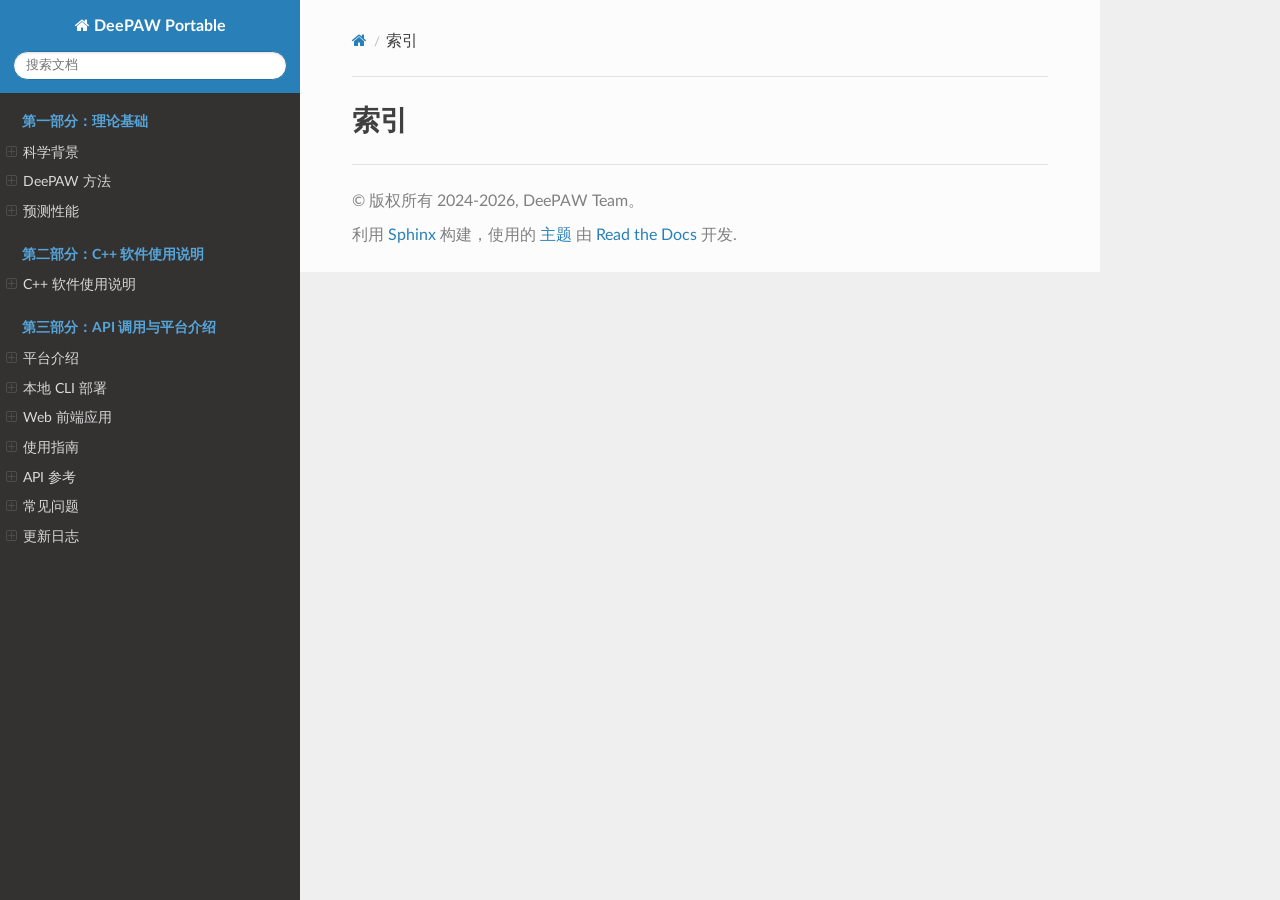
==== commit 9b2b7e9e: "Rebuild HTML docs: fix deployment warnings, update all pages" ====
--- a/docs/genindex.html
+++ b/docs/genindex.html
@@ -13,9 +13,9 @@
       <script src="_static/jquery.js?v=5d32c60e"></script>
       <script src="_static/_sphinx_javascript_frameworks_compat.js?v=2cd50e6c"></script>
       <script src="_static/documentation_options.js?v=54a955ad"></script>
-      <script src="_static/doctools.js?v=9bcbadda"></script>
-      <script src="_static/sphinx_highlight.js?v=dc90522c"></script>
-      <script src="_static/translations.js?v=beaddf03"></script>
+      <script src="_static/doctools.js?v=fd6eb6e6"></script>
+      <script src="_static/sphinx_highlight.js?v=6ffebe34"></script>
+      <script src="_static/translations.js?v=540d3cec"></script>
     <script src="_static/js/theme.js"></script>
     <link rel="index" title="索引" href="#" />
     <link rel="search" title="搜索" href="search.html" /> 
@@ -58,11 +58,9 @@
 </li>
 <li class="toctree-l1"><a class="reference internal" href="theory/performance.html">预测性能</a><ul>
 <li class="toctree-l2"><a class="reference internal" href="theory/performance.html#id2">训练数据</a></li>
-<li class="toctree-l2"><a class="reference internal" href="theory/performance.html#id3">电子密度预测精度</a></li>
-<li class="toctree-l2"><a class="reference internal" href="theory/performance.html#id4">形成能预测</a></li>
-<li class="toctree-l2"><a class="reference internal" href="theory/performance.html#id5">泛化能力</a></li>
-<li class="toctree-l2"><a class="reference internal" href="theory/performance.html#id6">适用材料类型</a></li>
-<li class="toctree-l2"><a class="reference internal" href="theory/performance.html#id7">已知局限</a></li>
+<li class="toctree-l2"><a class="reference internal" href="theory/performance.html#id3">泛化能力</a></li>
+<li class="toctree-l2"><a class="reference internal" href="theory/performance.html#id4">适用材料类型</a></li>
+<li class="toctree-l2"><a class="reference internal" href="theory/performance.html#id5">已知局限</a></li>
 </ul>
 </li>
 </ul>
@@ -93,20 +91,13 @@
 </li>
 </ul>
 </li>
-<li class="toctree-l1"><a class="reference internal" href="platform/deployment.html">部署指南</a><ul>
-<li class="toctree-l2"><a class="reference internal" href="platform/deployment.html#id2">环境准备</a><ul>
-<li class="toctree-l3"><a class="reference internal" href="platform/deployment.html#id3">依赖安装</a></li>
-<li class="toctree-l3"><a class="reference internal" href="platform/deployment.html#id4">必要文件</a></li>
-</ul>
-</li>
-<li class="toctree-l2"><a class="reference internal" href="platform/deployment.html#id5">环境变量</a></li>
-<li class="toctree-l2"><a class="reference internal" href="platform/deployment.html#id6">快速启动（生产环境）</a></li>
-<li class="toctree-l2"><a class="reference internal" href="platform/deployment.html#id7">手动启动（开发环境）</a><ul>
-<li class="toctree-l3"><a class="reference internal" href="platform/deployment.html#id8">前端生产构建</a></li>
-</ul>
-</li>
-<li class="toctree-l2"><a class="reference internal" href="platform/deployment.html#id9">远程访问</a></li>
-<li class="toctree-l2"><a class="reference internal" href="platform/deployment.html#id10">验证部署</a></li>
+<li class="toctree-l1"><a class="reference internal" href="platform/deployment.html">本地 CLI 部署</a><ul>
+<li class="toctree-l2"><a class="reference internal" href="platform/deployment.html#id1">环境要求</a></li>
+<li class="toctree-l2"><a class="reference internal" href="platform/deployment.html#id2">快速开始</a></li>
+<li class="toctree-l2"><a class="reference internal" href="platform/deployment.html#id3">重要说明</a></li>
+<li class="toctree-l2"><a class="reference internal" href="platform/deployment.html#id4">容器结构</a></li>
+<li class="toctree-l2"><a class="reference internal" href="platform/deployment.html#id5">手动运行</a></li>
+<li class="toctree-l2"><a class="reference internal" href="platform/deployment.html#id6">故障排除</a></li>
 </ul>
 </li>
 <li class="toctree-l1"><a class="reference internal" href="platform/web_frontend.html">Web 前端应用</a><ul>
@@ -167,7 +158,6 @@
 </ul>
 </li>
 <li class="toctree-l1"><a class="reference internal" href="platform/faq.html">常见问题</a><ul>
-<li class="toctree-l2"><a class="reference internal" href="platform/faq.html#token">Token 过期怎么办？</a></li>
 <li class="toctree-l2"><a class="reference internal" href="platform/faq.html#nx-ny-nz">如何选择网格尺寸 nx/ny/nz？</a></li>
 <li class="toctree-l2"><a class="reference internal" href="platform/faq.html#id2">上传文件时 nx/ny/nz 必须填吗？</a></li>
 <li class="toctree-l2"><a class="reference internal" href="platform/faq.html#id3">预测失败怎么排查？</a></li>
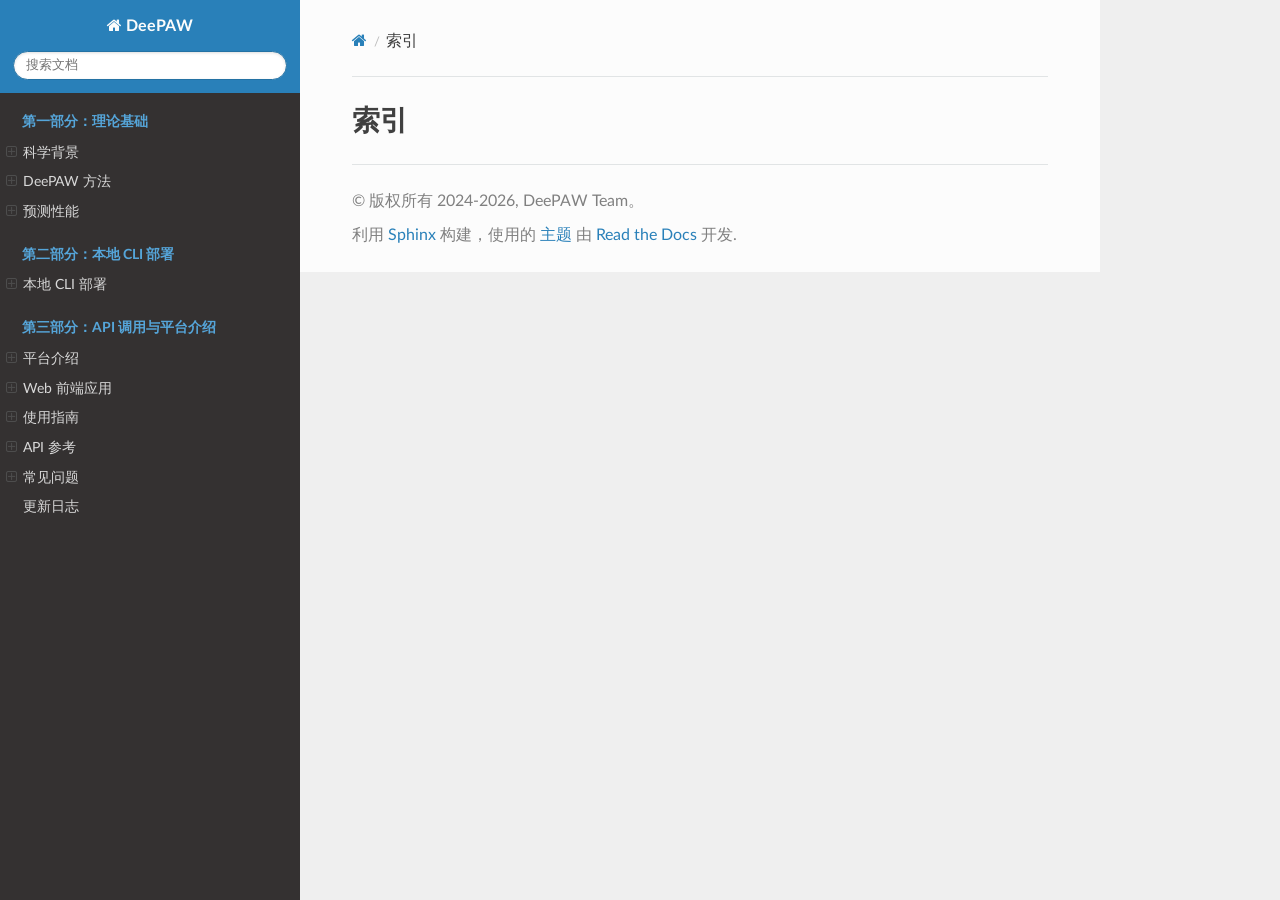
==== commit ba5d29e4: "Fix GAT head, training strategy, restructure sections, clear changelog, rename to DeePAW" ====
--- a/docs/genindex.html
+++ b/docs/genindex.html
@@ -5,7 +5,7 @@
 <head>
   <meta charset="utf-8" />
   <meta name="viewport" content="width=device-width, initial-scale=1.0" />
-  <title>索引 &mdash; DeePAW Portable 2.2.0 文档</title>
+  <title>索引 &mdash; DeePAW 2.2.0 文档</title>
       <link rel="stylesheet" type="text/css" href="_static/pygments.css?v=b86133f3" />
       <link rel="stylesheet" type="text/css" href="_static/css/theme.css?v=9edc463e" />
 
@@ -30,7 +30,7 @@
           
           
           <a href="index.html" class="icon icon-home">
-            DeePAW Portable
+            DeePAW
           </a>
 <div role="search">
   <form id="rtd-search-form" class="wy-form" action="search.html" method="get">
@@ -64,14 +64,15 @@
 </ul>
 </li>
 </ul>
-<p class="caption" role="heading"><span class="caption-text">第二部分：C++ 软件使用说明</span></p>
+<p class="caption" role="heading"><span class="caption-text">第二部分：本地 CLI 部署</span></p>
 <ul>
-<li class="toctree-l1"><a class="reference internal" href="cpp/placeholder.html">C++ 软件使用说明</a><ul>
-<li class="toctree-l2"><a class="reference internal" href="cpp/placeholder.html#id1">使用流程</a><ul>
-<li class="toctree-l3"><a class="reference internal" href="cpp/placeholder.html#id2">步骤 1: 启动 C++ 推理引擎</a></li>
-<li class="toctree-l3"><a class="reference internal" href="cpp/placeholder.html#id3">步骤 2: 执行预测任务</a></li>
-</ul>
-</li>
+<li class="toctree-l1"><a class="reference internal" href="platform/deployment.html">本地 CLI 部署</a><ul>
+<li class="toctree-l2"><a class="reference internal" href="platform/deployment.html#id1">环境要求</a></li>
+<li class="toctree-l2"><a class="reference internal" href="platform/deployment.html#id2">快速开始</a></li>
+<li class="toctree-l2"><a class="reference internal" href="platform/deployment.html#id3">重要说明</a></li>
+<li class="toctree-l2"><a class="reference internal" href="platform/deployment.html#id4">容器结构</a></li>
+<li class="toctree-l2"><a class="reference internal" href="platform/deployment.html#id5">手动运行</a></li>
+<li class="toctree-l2"><a class="reference internal" href="platform/deployment.html#id6">故障排除</a></li>
 </ul>
 </li>
 </ul>
@@ -89,15 +90,6 @@
 <li class="toctree-l3"><a class="reference internal" href="platform/overview.html#id7">客户端</a></li>
 </ul>
 </li>
-</ul>
-</li>
-<li class="toctree-l1"><a class="reference internal" href="platform/deployment.html">本地 CLI 部署</a><ul>
-<li class="toctree-l2"><a class="reference internal" href="platform/deployment.html#id1">环境要求</a></li>
-<li class="toctree-l2"><a class="reference internal" href="platform/deployment.html#id2">快速开始</a></li>
-<li class="toctree-l2"><a class="reference internal" href="platform/deployment.html#id3">重要说明</a></li>
-<li class="toctree-l2"><a class="reference internal" href="platform/deployment.html#id4">容器结构</a></li>
-<li class="toctree-l2"><a class="reference internal" href="platform/deployment.html#id5">手动运行</a></li>
-<li class="toctree-l2"><a class="reference internal" href="platform/deployment.html#id6">故障排除</a></li>
 </ul>
 </li>
 <li class="toctree-l1"><a class="reference internal" href="platform/web_frontend.html">Web 前端应用</a><ul>
@@ -167,17 +159,7 @@
 <li class="toctree-l2"><a class="reference internal" href="platform/faq.html#id5">两种上传方式有什么区别？</a></li>
 </ul>
 </li>
-<li class="toctree-l1"><a class="reference internal" href="platform/changelog.html">更新日志</a><ul>
-<li class="toctree-l2"><a class="reference internal" href="platform/changelog.html#v2-2-0-2026-03-19">v2.2.0 (2026-03-19)</a><ul>
-<li class="toctree-l3"><a class="reference internal" href="platform/changelog.html#bug">Bug 修复</a></li>
-<li class="toctree-l3"><a class="reference internal" href="platform/changelog.html#id2">改进</a></li>
-<li class="toctree-l3"><a class="reference internal" href="platform/changelog.html#id3">新增功能</a></li>
-</ul>
-</li>
-<li class="toctree-l2"><a class="reference internal" href="platform/changelog.html#v2-1-0-2026-03-10">v2.1.0 (2026-03-10)</a></li>
-<li class="toctree-l2"><a class="reference internal" href="platform/changelog.html#v2-0-0-2026-03-07">v2.0.0 (2026-03-07)</a></li>
-</ul>
-</li>
+<li class="toctree-l1"><a class="reference internal" href="platform/changelog.html">更新日志</a></li>
 </ul>
 
         </div>
@@ -186,7 +168,7 @@
 
     <section data-toggle="wy-nav-shift" class="wy-nav-content-wrap"><nav class="wy-nav-top" aria-label="移动版导航菜单" >
           <i data-toggle="wy-nav-top" class="fa fa-bars"></i>
-          <a href="index.html">DeePAW Portable</a>
+          <a href="index.html">DeePAW</a>
       </nav>
 
       <div class="wy-nav-content">
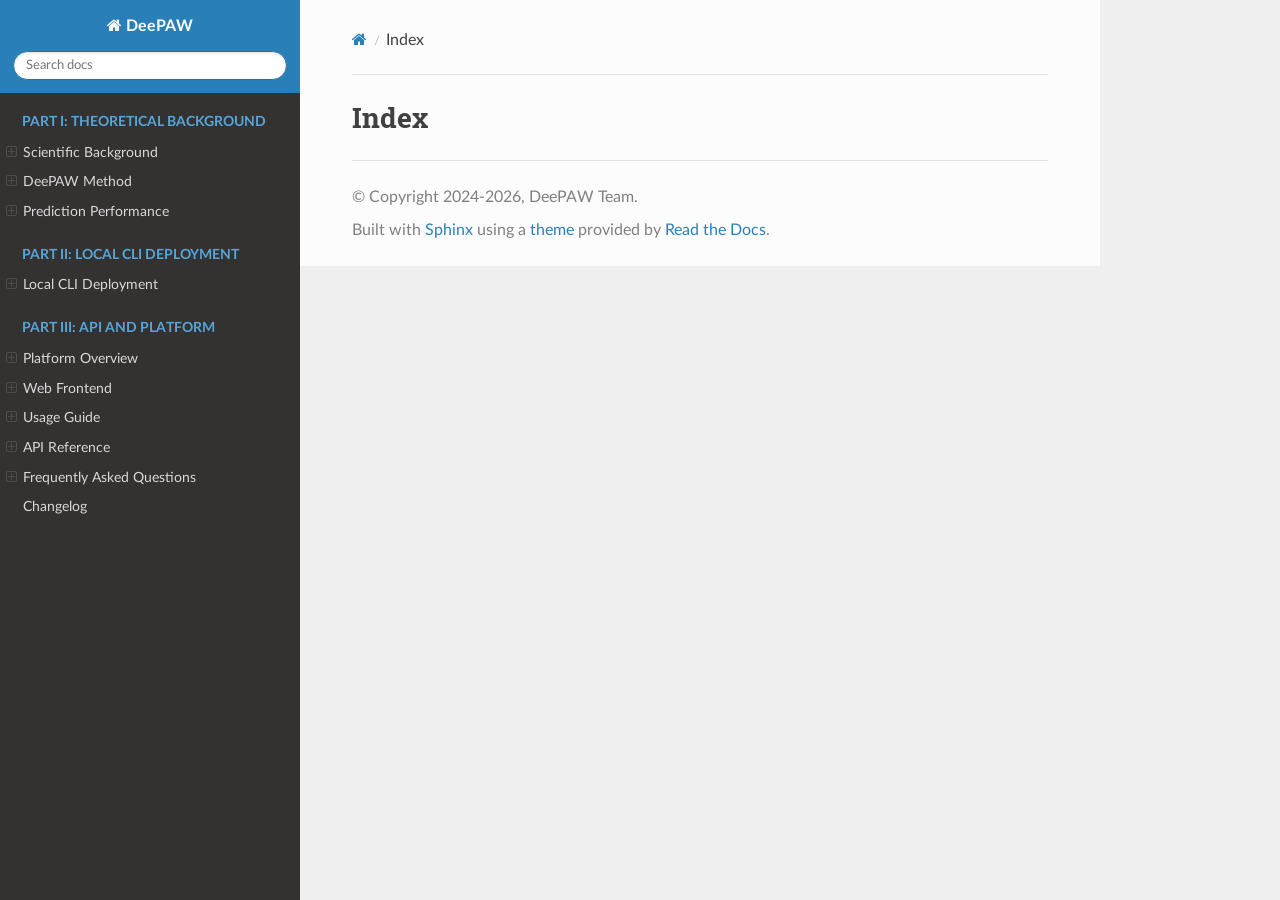
==== commit ff72ab7e: "Translate all documentation to English" ====
--- a/docs/genindex.html
+++ b/docs/genindex.html
@@ -1,24 +1,23 @@
 
 
 <!DOCTYPE html>
-<html class="writer-html5" lang="zh-CN" data-content_root="./">
+<html class="writer-html5" lang="en" data-content_root="./">
 <head>
   <meta charset="utf-8" />
   <meta name="viewport" content="width=device-width, initial-scale=1.0" />
-  <title>索引 &mdash; DeePAW 2.2.0 文档</title>
+  <title>Index &mdash; DeePAW 2.2.0 documentation</title>
       <link rel="stylesheet" type="text/css" href="_static/pygments.css?v=b86133f3" />
       <link rel="stylesheet" type="text/css" href="_static/css/theme.css?v=9edc463e" />
 
   
       <script src="_static/jquery.js?v=5d32c60e"></script>
       <script src="_static/_sphinx_javascript_frameworks_compat.js?v=2cd50e6c"></script>
-      <script src="_static/documentation_options.js?v=54a955ad"></script>
+      <script src="_static/documentation_options.js?v=b21de401"></script>
       <script src="_static/doctools.js?v=fd6eb6e6"></script>
       <script src="_static/sphinx_highlight.js?v=6ffebe34"></script>
-      <script src="_static/translations.js?v=540d3cec"></script>
     <script src="_static/js/theme.js"></script>
-    <link rel="index" title="索引" href="#" />
-    <link rel="search" title="搜索" href="search.html" /> 
+    <link rel="index" title="Index" href="#" />
+    <link rel="search" title="Search" href="search.html" /> 
 </head>
 
 <body class="wy-body-for-nav"> 
@@ -34,149 +33,148 @@
           </a>
 <div role="search">
   <form id="rtd-search-form" class="wy-form" action="search.html" method="get">
-    <input type="text" name="q" placeholder="搜索文档" aria-label="搜索文档" />
+    <input type="text" name="q" placeholder="Search docs" aria-label="Search docs" />
     <input type="hidden" name="check_keywords" value="yes" />
     <input type="hidden" name="area" value="default" />
   </form>
 </div>
-        </div><div class="wy-menu wy-menu-vertical" data-spy="affix" role="navigation" aria-label="导航菜单">
-              <p class="caption" role="heading"><span class="caption-text">第一部分：理论基础</span></p>
+        </div><div class="wy-menu wy-menu-vertical" data-spy="affix" role="navigation" aria-label="Navigation menu">
+              <p class="caption" role="heading"><span class="caption-text">Part I: Theoretical Background</span></p>
 <ul>
-<li class="toctree-l1"><a class="reference internal" href="theory/background.html">科学背景</a><ul>
-<li class="toctree-l2"><a class="reference internal" href="theory/background.html#id2">电荷密度与密度泛函理论</a></li>
-<li class="toctree-l2"><a class="reference internal" href="theory/background.html#id3">无轨道密度泛函理论</a></li>
-<li class="toctree-l2"><a class="reference internal" href="theory/background.html#e-3">E(3) 等变性</a></li>
-<li class="toctree-l2"><a class="reference internal" href="theory/background.html#id4">消息传递神经网络</a></li>
-</ul>
-</li>
-<li class="toctree-l1"><a class="reference internal" href="theory/method.html">DeePAW 方法</a><ul>
-<li class="toctree-l2"><a class="reference internal" href="theory/method.html#id1">方法概述</a></li>
-<li class="toctree-l2"><a class="reference internal" href="theory/method.html#id2">双图消息传递架构</a></li>
-<li class="toctree-l2"><a class="reference internal" href="theory/method.html#id3">电荷密度网格构建</a></li>
-<li class="toctree-l2"><a class="reference internal" href="theory/method.html#id4">训练策略</a></li>
-</ul>
-</li>
-<li class="toctree-l1"><a class="reference internal" href="theory/performance.html">预测性能</a><ul>
-<li class="toctree-l2"><a class="reference internal" href="theory/performance.html#id2">训练数据</a></li>
-<li class="toctree-l2"><a class="reference internal" href="theory/performance.html#id3">泛化能力</a></li>
-<li class="toctree-l2"><a class="reference internal" href="theory/performance.html#id4">适用材料类型</a></li>
-<li class="toctree-l2"><a class="reference internal" href="theory/performance.html#id5">已知局限</a></li>
-</ul>
-</li>
-</ul>
-<p class="caption" role="heading"><span class="caption-text">第二部分：本地 CLI 部署</span></p>
+<li class="toctree-l1"><a class="reference internal" href="theory/background.html">Scientific Background</a><ul>
+<li class="toctree-l2"><a class="reference internal" href="theory/background.html#electron-density-and-density-functional-theory">Electron Density and Density Functional Theory</a></li>
+<li class="toctree-l2"><a class="reference internal" href="theory/background.html#orbital-free-density-functional-theory">Orbital-Free Density Functional Theory</a></li>
+<li class="toctree-l2"><a class="reference internal" href="theory/background.html#e-3-equivariance">E(3) Equivariance</a></li>
+<li class="toctree-l2"><a class="reference internal" href="theory/background.html#message-passing-neural-networks">Message Passing Neural Networks</a></li>
+</ul>
+</li>
+<li class="toctree-l1"><a class="reference internal" href="theory/method.html">DeePAW Method</a><ul>
+<li class="toctree-l2"><a class="reference internal" href="theory/method.html#method-overview">Method Overview</a></li>
+<li class="toctree-l2"><a class="reference internal" href="theory/method.html#dual-graph-message-passing-architecture">Dual-Graph Message Passing Architecture</a></li>
+<li class="toctree-l2"><a class="reference internal" href="theory/method.html#charge-density-grid-construction">Charge Density Grid Construction</a></li>
+<li class="toctree-l2"><a class="reference internal" href="theory/method.html#training-strategy">Training Strategy</a></li>
+</ul>
+</li>
+<li class="toctree-l1"><a class="reference internal" href="theory/performance.html">Prediction Performance</a><ul>
+<li class="toctree-l2"><a class="reference internal" href="theory/performance.html#generalization-capability">Generalization Capability</a></li>
+<li class="toctree-l2"><a class="reference internal" href="theory/performance.html#supported-material-types">Supported Material Types</a></li>
+<li class="toctree-l2"><a class="reference internal" href="theory/performance.html#known-limitations">Known Limitations</a></li>
+</ul>
+</li>
+</ul>
+<p class="caption" role="heading"><span class="caption-text">Part II: Local CLI Deployment</span></p>
 <ul>
-<li class="toctree-l1"><a class="reference internal" href="platform/deployment.html">本地 CLI 部署</a><ul>
-<li class="toctree-l2"><a class="reference internal" href="platform/deployment.html#id1">环境要求</a></li>
-<li class="toctree-l2"><a class="reference internal" href="platform/deployment.html#id2">快速开始</a></li>
-<li class="toctree-l2"><a class="reference internal" href="platform/deployment.html#id3">重要说明</a></li>
-<li class="toctree-l2"><a class="reference internal" href="platform/deployment.html#id4">容器结构</a></li>
-<li class="toctree-l2"><a class="reference internal" href="platform/deployment.html#id5">手动运行</a></li>
-<li class="toctree-l2"><a class="reference internal" href="platform/deployment.html#id6">故障排除</a></li>
-</ul>
-</li>
-</ul>
-<p class="caption" role="heading"><span class="caption-text">第三部分：API 调用与平台介绍</span></p>
+<li class="toctree-l1"><a class="reference internal" href="platform/deployment.html">Local CLI Deployment</a><ul>
+<li class="toctree-l2"><a class="reference internal" href="platform/deployment.html#requirements">Requirements</a></li>
+<li class="toctree-l2"><a class="reference internal" href="platform/deployment.html#quick-start">Quick Start</a></li>
+<li class="toctree-l2"><a class="reference internal" href="platform/deployment.html#important-notes">Important Notes</a></li>
+<li class="toctree-l2"><a class="reference internal" href="platform/deployment.html#container-structure">Container Structure</a></li>
+<li class="toctree-l2"><a class="reference internal" href="platform/deployment.html#manual-run">Manual Run</a></li>
+<li class="toctree-l2"><a class="reference internal" href="platform/deployment.html#troubleshooting">Troubleshooting</a></li>
+</ul>
+</li>
+</ul>
+<p class="caption" role="heading"><span class="caption-text">Part III: API and Platform</span></p>
 <ul>
-<li class="toctree-l1"><a class="reference internal" href="platform/overview.html">平台介绍</a><ul>
-<li class="toctree-l2"><a class="reference internal" href="platform/overview.html#id2">核心功能</a></li>
-<li class="toctree-l2"><a class="reference internal" href="platform/overview.html#id3">技术栈</a></li>
-<li class="toctree-l2"><a class="reference internal" href="platform/overview.html#id4">系统架构</a><ul>
-<li class="toctree-l3"><a class="reference internal" href="platform/overview.html#gpu">GPU 任务调度</a></li>
-</ul>
-</li>
-<li class="toctree-l2"><a class="reference internal" href="platform/overview.html#id5">系统要求</a><ul>
-<li class="toctree-l3"><a class="reference internal" href="platform/overview.html#id6">服务器端</a></li>
-<li class="toctree-l3"><a class="reference internal" href="platform/overview.html#id7">客户端</a></li>
-</ul>
-</li>
-</ul>
-</li>
-<li class="toctree-l1"><a class="reference internal" href="platform/web_frontend.html">Web 前端应用</a><ul>
-<li class="toctree-l2"><a class="reference internal" href="platform/web_frontend.html#id1">登录与注册</a></li>
-<li class="toctree-l2"><a class="reference internal" href="platform/web_frontend.html#id2">主界面布局</a></li>
-<li class="toctree-l2"><a class="reference internal" href="platform/web_frontend.html#predictions">预测工作台 (Predictions)</a><ul>
-<li class="toctree-l3"><a class="reference internal" href="platform/web_frontend.html#gpu">左栏: GPU 集群状态</a></li>
-<li class="toctree-l3"><a class="reference internal" href="platform/web_frontend.html#id3">中栏: 预测任务配置</a></li>
-<li class="toctree-l3"><a class="reference internal" href="platform/web_frontend.html#id4">右栏: 可视化</a></li>
-</ul>
-</li>
-<li class="toctree-l2"><a class="reference internal" href="platform/web_frontend.html#my-files">文件管理 (My Files)</a></li>
-<li class="toctree-l2"><a class="reference internal" href="platform/web_frontend.html#id5">性能建议</a></li>
-</ul>
-</li>
-<li class="toctree-l1"><a class="reference internal" href="platform/usage.html">使用指南</a><ul>
-<li class="toctree-l2"><a class="reference internal" href="platform/usage.html#id2">认证</a><ul>
-<li class="toctree-l3"><a class="reference internal" href="platform/usage.html#id3">注册账户</a></li>
-<li class="toctree-l3"><a class="reference internal" href="platform/usage.html#token">登录获取 Token</a></li>
-</ul>
-</li>
-<li class="toctree-l2"><a class="reference internal" href="platform/usage.html#id4">完整工作流</a><ul>
-<li class="toctree-l3"><a class="reference internal" href="platform/usage.html#id5">步骤 1：上传结构文件</a></li>
-<li class="toctree-l3"><a class="reference internal" href="platform/usage.html#id6">步骤 2：提交批量预测</a></li>
-<li class="toctree-l3"><a class="reference internal" href="platform/usage.html#id7">步骤 3：查询进度</a></li>
-<li class="toctree-l3"><a class="reference internal" href="platform/usage.html#id8">步骤 4：下载结果</a></li>
-</ul>
-</li>
-<li class="toctree-l2"><a class="reference internal" href="platform/usage.html#python">Python 客户端</a></li>
-<li class="toctree-l2"><a class="reference internal" href="platform/usage.html#id9">可视化结果</a></li>
-</ul>
-</li>
-<li class="toctree-l1"><a class="reference internal" href="platform/api_reference.html">API 参考</a><ul>
-<li class="toctree-l2"><a class="reference internal" href="platform/api_reference.html#id1">认证相关</a><ul>
+<li class="toctree-l1"><a class="reference internal" href="platform/overview.html">Platform Overview</a><ul>
+<li class="toctree-l2"><a class="reference internal" href="platform/overview.html#core-features">Core Features</a></li>
+<li class="toctree-l2"><a class="reference internal" href="platform/overview.html#technology-stack">Technology Stack</a></li>
+<li class="toctree-l2"><a class="reference internal" href="platform/overview.html#system-architecture">System Architecture</a><ul>
+<li class="toctree-l3"><a class="reference internal" href="platform/overview.html#gpu-task-scheduling">GPU Task Scheduling</a></li>
+</ul>
+</li>
+<li class="toctree-l2"><a class="reference internal" href="platform/overview.html#system-requirements">System Requirements</a><ul>
+<li class="toctree-l3"><a class="reference internal" href="platform/overview.html#server-side">Server Side</a></li>
+<li class="toctree-l3"><a class="reference internal" href="platform/overview.html#client-side">Client Side</a></li>
+</ul>
+</li>
+</ul>
+</li>
+<li class="toctree-l1"><a class="reference internal" href="platform/web_frontend.html">Web Frontend</a><ul>
+<li class="toctree-l2"><a class="reference internal" href="platform/web_frontend.html#login-and-registration">Login and Registration</a></li>
+<li class="toctree-l2"><a class="reference internal" href="platform/web_frontend.html#main-interface-layout">Main Interface Layout</a></li>
+<li class="toctree-l2"><a class="reference internal" href="platform/web_frontend.html#prediction-workspace-predictions">Prediction Workspace (Predictions)</a><ul>
+<li class="toctree-l3"><a class="reference internal" href="platform/web_frontend.html#left-panel-gpu-cluster-status">Left Panel: GPU Cluster Status</a></li>
+<li class="toctree-l3"><a class="reference internal" href="platform/web_frontend.html#center-panel-prediction-task-configuration">Center Panel: Prediction Task Configuration</a></li>
+<li class="toctree-l3"><a class="reference internal" href="platform/web_frontend.html#right-panel-visualization">Right Panel: Visualization</a></li>
+</ul>
+</li>
+<li class="toctree-l2"><a class="reference internal" href="platform/web_frontend.html#file-management-my-files">File Management (My Files)</a></li>
+<li class="toctree-l2"><a class="reference internal" href="platform/web_frontend.html#performance-tips">Performance Tips</a></li>
+</ul>
+</li>
+<li class="toctree-l1"><a class="reference internal" href="platform/usage.html">Usage Guide</a><ul>
+<li class="toctree-l2"><a class="reference internal" href="platform/usage.html#authentication">Authentication</a><ul>
+<li class="toctree-l3"><a class="reference internal" href="platform/usage.html#register-account">Register Account</a></li>
+<li class="toctree-l3"><a class="reference internal" href="platform/usage.html#login-and-obtain-token">Login and Obtain Token</a></li>
+</ul>
+</li>
+<li class="toctree-l2"><a class="reference internal" href="platform/usage.html#complete-workflow">Complete Workflow</a><ul>
+<li class="toctree-l3"><a class="reference internal" href="platform/usage.html#step-1-upload-structure-files">Step 1: Upload Structure Files</a></li>
+<li class="toctree-l3"><a class="reference internal" href="platform/usage.html#step-2-submit-batch-prediction">Step 2: Submit Batch Prediction</a></li>
+<li class="toctree-l3"><a class="reference internal" href="platform/usage.html#step-3-check-progress">Step 3: Check Progress</a></li>
+<li class="toctree-l3"><a class="reference internal" href="platform/usage.html#step-4-download-results">Step 4: Download Results</a></li>
+</ul>
+</li>
+<li class="toctree-l2"><a class="reference internal" href="platform/usage.html#python-client">Python Client</a></li>
+<li class="toctree-l2"><a class="reference internal" href="platform/usage.html#visualize-results">Visualize Results</a></li>
+</ul>
+</li>
+<li class="toctree-l1"><a class="reference internal" href="platform/api_reference.html">API Reference</a><ul>
+<li class="toctree-l2"><a class="reference internal" href="platform/api_reference.html#authentication">Authentication</a><ul>
 <li class="toctree-l3"><a class="reference internal" href="platform/api_reference.html#post-api-auth-register-with-code">POST /api/auth/register-with-code</a></li>
 <li class="toctree-l3"><a class="reference internal" href="platform/api_reference.html#post-api-auth-login">POST /api/auth/login</a></li>
 <li class="toctree-l3"><a class="reference internal" href="platform/api_reference.html#post-api-auth-send-reset-code">POST /api/auth/send-reset-code</a></li>
 <li class="toctree-l3"><a class="reference internal" href="platform/api_reference.html#post-api-auth-reset-password">POST /api/auth/reset-password</a></li>
 </ul>
 </li>
-<li class="toctree-l2"><a class="reference internal" href="platform/api_reference.html#id2">文件上传</a><ul>
+<li class="toctree-l2"><a class="reference internal" href="platform/api_reference.html#file-upload">File Upload</a><ul>
 <li class="toctree-l3"><a class="reference internal" href="platform/api_reference.html#post-api-files-upload-structures">POST /api/files/upload-structures</a></li>
 </ul>
 </li>
-<li class="toctree-l2"><a class="reference internal" href="platform/api_reference.html#id3">预测相关</a><ul>
+<li class="toctree-l2"><a class="reference internal" href="platform/api_reference.html#prediction-tasks">Prediction Tasks</a><ul>
 <li class="toctree-l3"><a class="reference internal" href="platform/api_reference.html#post-api-predictions-batch">POST /api/predictions/batch</a></li>
 <li class="toctree-l3"><a class="reference internal" href="platform/api_reference.html#get-api-predictions-batch-batch-id">GET /api/predictions/batch/{batch_id}</a></li>
 <li class="toctree-l3"><a class="reference internal" href="platform/api_reference.html#get-api-predictions-result-task-id">GET /api/predictions/result/{task_id}</a></li>
 <li class="toctree-l3"><a class="reference internal" href="platform/api_reference.html#get-api-predictions-slice-task-id">GET /api/predictions/slice/{task_id}</a></li>
 </ul>
 </li>
-<li class="toctree-l2"><a class="reference internal" href="platform/api_reference.html#id4">用户管理</a></li>
-<li class="toctree-l2"><a class="reference internal" href="platform/api_reference.html#id5">系统相关</a><ul>
+<li class="toctree-l2"><a class="reference internal" href="platform/api_reference.html#user-management">User Management</a></li>
+<li class="toctree-l2"><a class="reference internal" href="platform/api_reference.html#system-status">System Status</a><ul>
 <li class="toctree-l3"><a class="reference internal" href="platform/api_reference.html#get-api-tasks-system-status">GET /api/tasks/system/status</a></li>
 </ul>
 </li>
-<li class="toctree-l2"><a class="reference internal" href="platform/api_reference.html#http">HTTP 状态码</a></li>
-</ul>
-</li>
-<li class="toctree-l1"><a class="reference internal" href="platform/faq.html">常见问题</a><ul>
-<li class="toctree-l2"><a class="reference internal" href="platform/faq.html#nx-ny-nz">如何选择网格尺寸 nx/ny/nz？</a></li>
-<li class="toctree-l2"><a class="reference internal" href="platform/faq.html#id2">上传文件时 nx/ny/nz 必须填吗？</a></li>
-<li class="toctree-l2"><a class="reference internal" href="platform/faq.html#id3">预测失败怎么排查？</a></li>
-<li class="toctree-l2"><a class="reference internal" href="platform/faq.html#id4">支持分子结构吗？</a></li>
-<li class="toctree-l2"><a class="reference internal" href="platform/faq.html#chgcar">CHGCAR 文件如何可视化？</a></li>
-<li class="toctree-l2"><a class="reference internal" href="platform/faq.html#gpu">GPU 显存不足怎么办？</a></li>
-<li class="toctree-l2"><a class="reference internal" href="platform/faq.html#id5">两种上传方式有什么区别？</a></li>
-</ul>
-</li>
-<li class="toctree-l1"><a class="reference internal" href="platform/changelog.html">更新日志</a></li>
+<li class="toctree-l2"><a class="reference internal" href="platform/api_reference.html#http-status-codes">HTTP Status Codes</a></li>
+</ul>
+</li>
+<li class="toctree-l1"><a class="reference internal" href="platform/faq.html">Frequently Asked Questions</a><ul>
+<li class="toctree-l2"><a class="reference internal" href="platform/faq.html#how-to-choose-grid-dimensions-nx-ny-nz">How to choose grid dimensions nx/ny/nz?</a></li>
+<li class="toctree-l2"><a class="reference internal" href="platform/faq.html#are-nx-ny-nz-required-when-uploading-files">Are nx/ny/nz required when uploading files?</a></li>
+<li class="toctree-l2"><a class="reference internal" href="platform/faq.html#how-to-troubleshoot-failed-predictions">How to troubleshoot failed predictions?</a></li>
+<li class="toctree-l2"><a class="reference internal" href="platform/faq.html#are-molecular-structures-supported">Are molecular structures supported?</a></li>
+<li class="toctree-l2"><a class="reference internal" href="platform/faq.html#how-to-visualize-chgcar-files">How to visualize CHGCAR files?</a></li>
+<li class="toctree-l2"><a class="reference internal" href="platform/faq.html#what-to-do-if-gpu-vram-is-insufficient">What to do if GPU VRAM is insufficient?</a></li>
+<li class="toctree-l2"><a class="reference internal" href="platform/faq.html#what-is-the-difference-between-the-two-upload-methods">What is the difference between the two upload methods?</a></li>
+</ul>
+</li>
+<li class="toctree-l1"><a class="reference internal" href="platform/changelog.html">Changelog</a></li>
 </ul>
 
         </div>
       </div>
     </nav>
 
-    <section data-toggle="wy-nav-shift" class="wy-nav-content-wrap"><nav class="wy-nav-top" aria-label="移动版导航菜单" >
+    <section data-toggle="wy-nav-shift" class="wy-nav-content-wrap"><nav class="wy-nav-top" aria-label="Mobile navigation menu" >
           <i data-toggle="wy-nav-top" class="fa fa-bars"></i>
           <a href="index.html">DeePAW</a>
       </nav>
 
       <div class="wy-nav-content">
         <div class="rst-content">
-          <div role="navigation" aria-label="页面导航">
+          <div role="navigation" aria-label="Page navigation">
   <ul class="wy-breadcrumbs">
       <li><a href="index.html" class="icon icon-home" aria-label="Home"></a></li>
-      <li class="breadcrumb-item active">索引</li>
+      <li class="breadcrumb-item active">Index</li>
       <li class="wy-breadcrumbs-aside">
       </li>
   </ul>
@@ -186,7 +184,7 @@
            <div itemprop="articleBody">
              
 
-<h1 id="index">索引</h1>
+<h1 id="index">Index</h1>
 
 <div class="genindex-jumpbox">
  
@@ -200,12 +198,12 @@
   <hr/>
 
   <div role="contentinfo">
-    <p>&#169; 版权所有 2024-2026, DeePAW Team。</p>
+    <p>&#169; Copyright 2024-2026, DeePAW Team.</p>
   </div>
 
-  利用 <a href="https://www.sphinx-doc.org/">Sphinx</a> 构建，使用的 
-    <a href="https://github.com/readthedocs/sphinx_rtd_theme">主题</a>
-    由 <a href="https://readthedocs.org">Read the Docs</a> 开发.
+  Built with <a href="https://www.sphinx-doc.org/">Sphinx</a> using a
+    <a href="https://github.com/readthedocs/sphinx_rtd_theme">theme</a>
+    provided by <a href="https://readthedocs.org">Read the Docs</a>.
    
 
 </footer>
